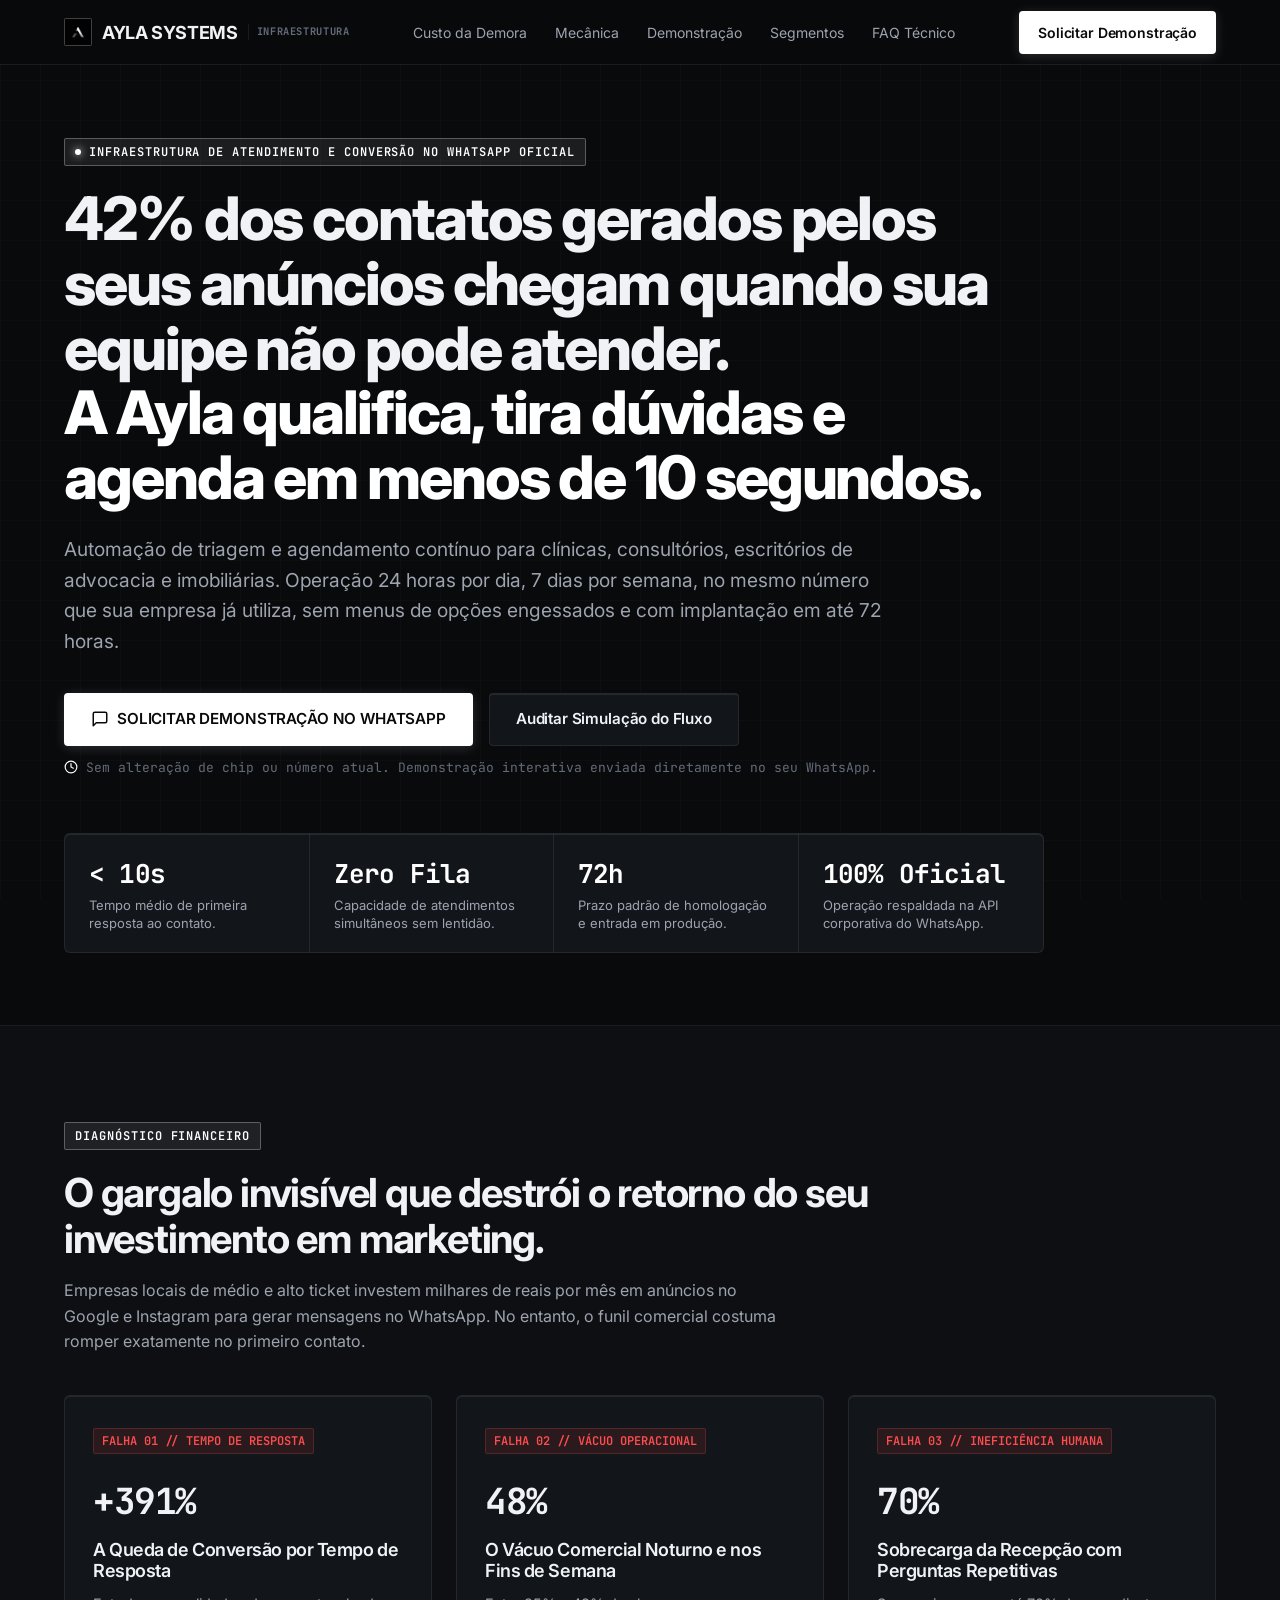
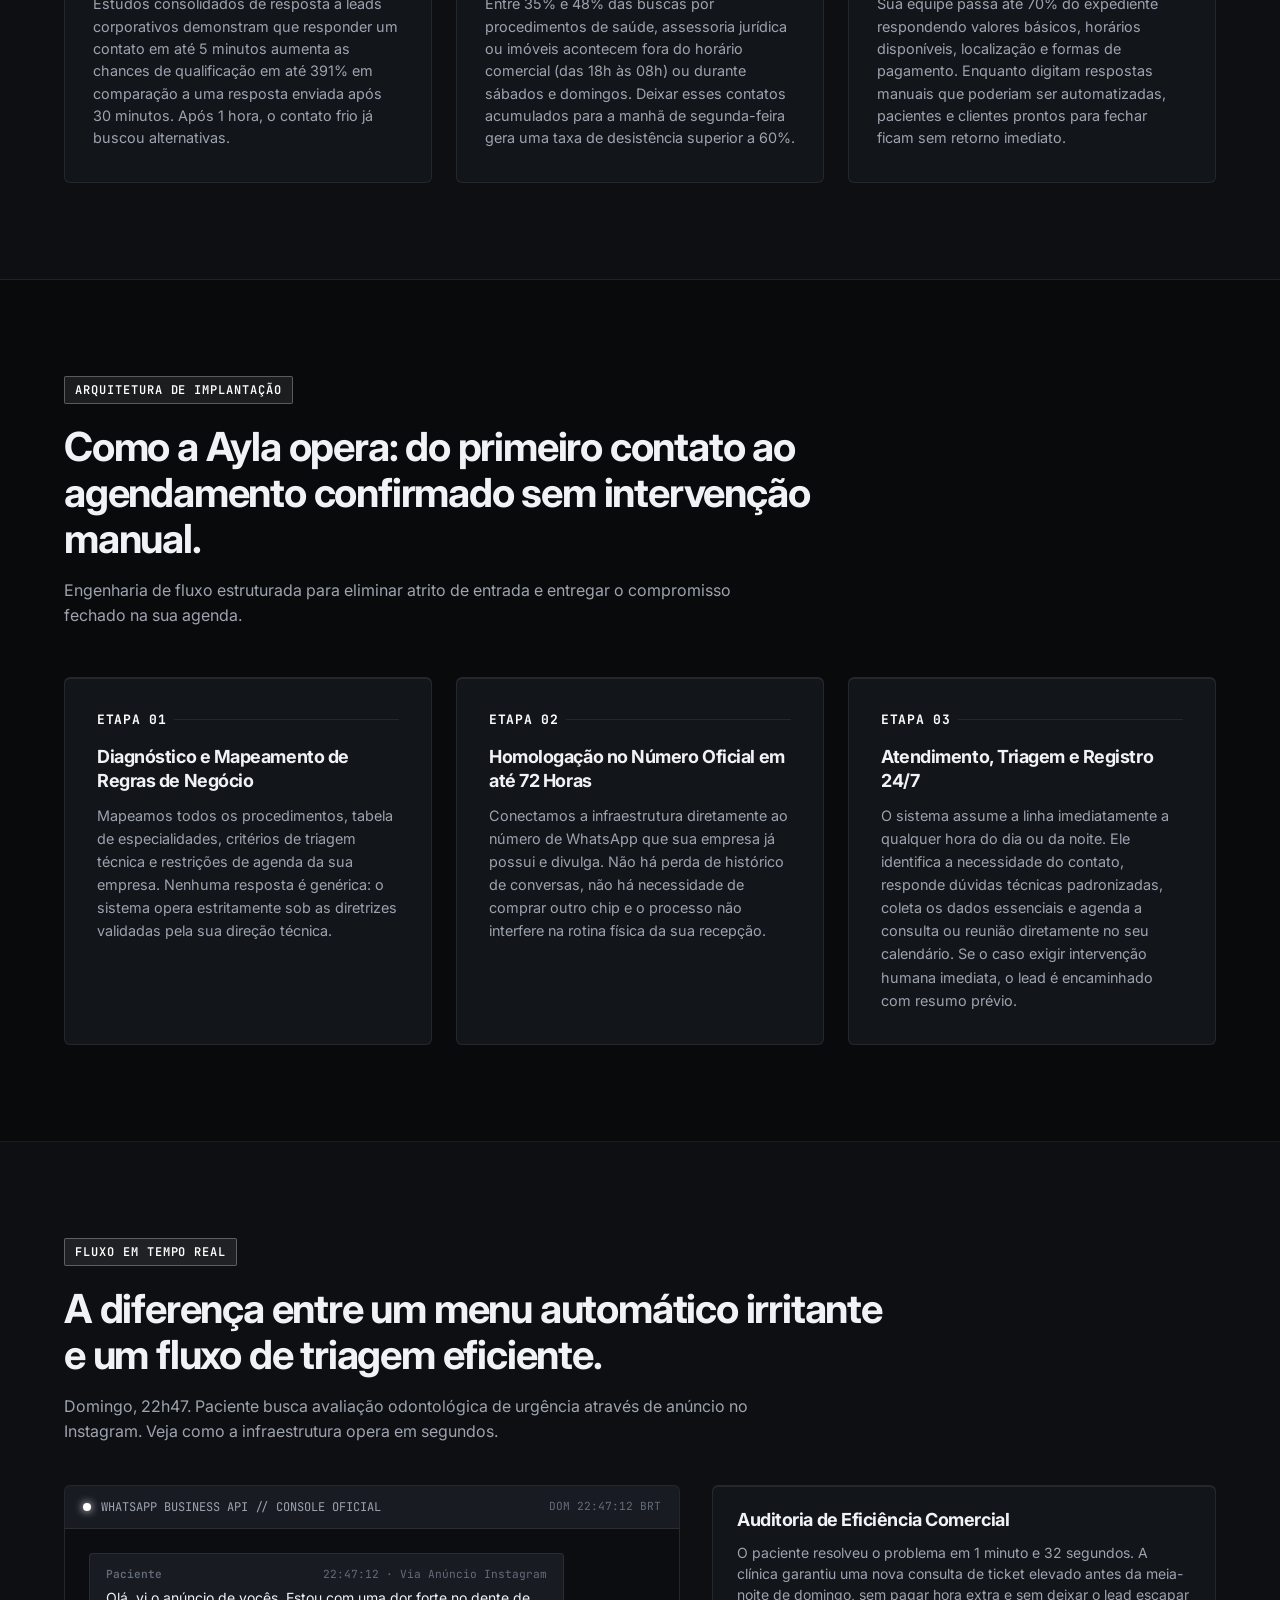
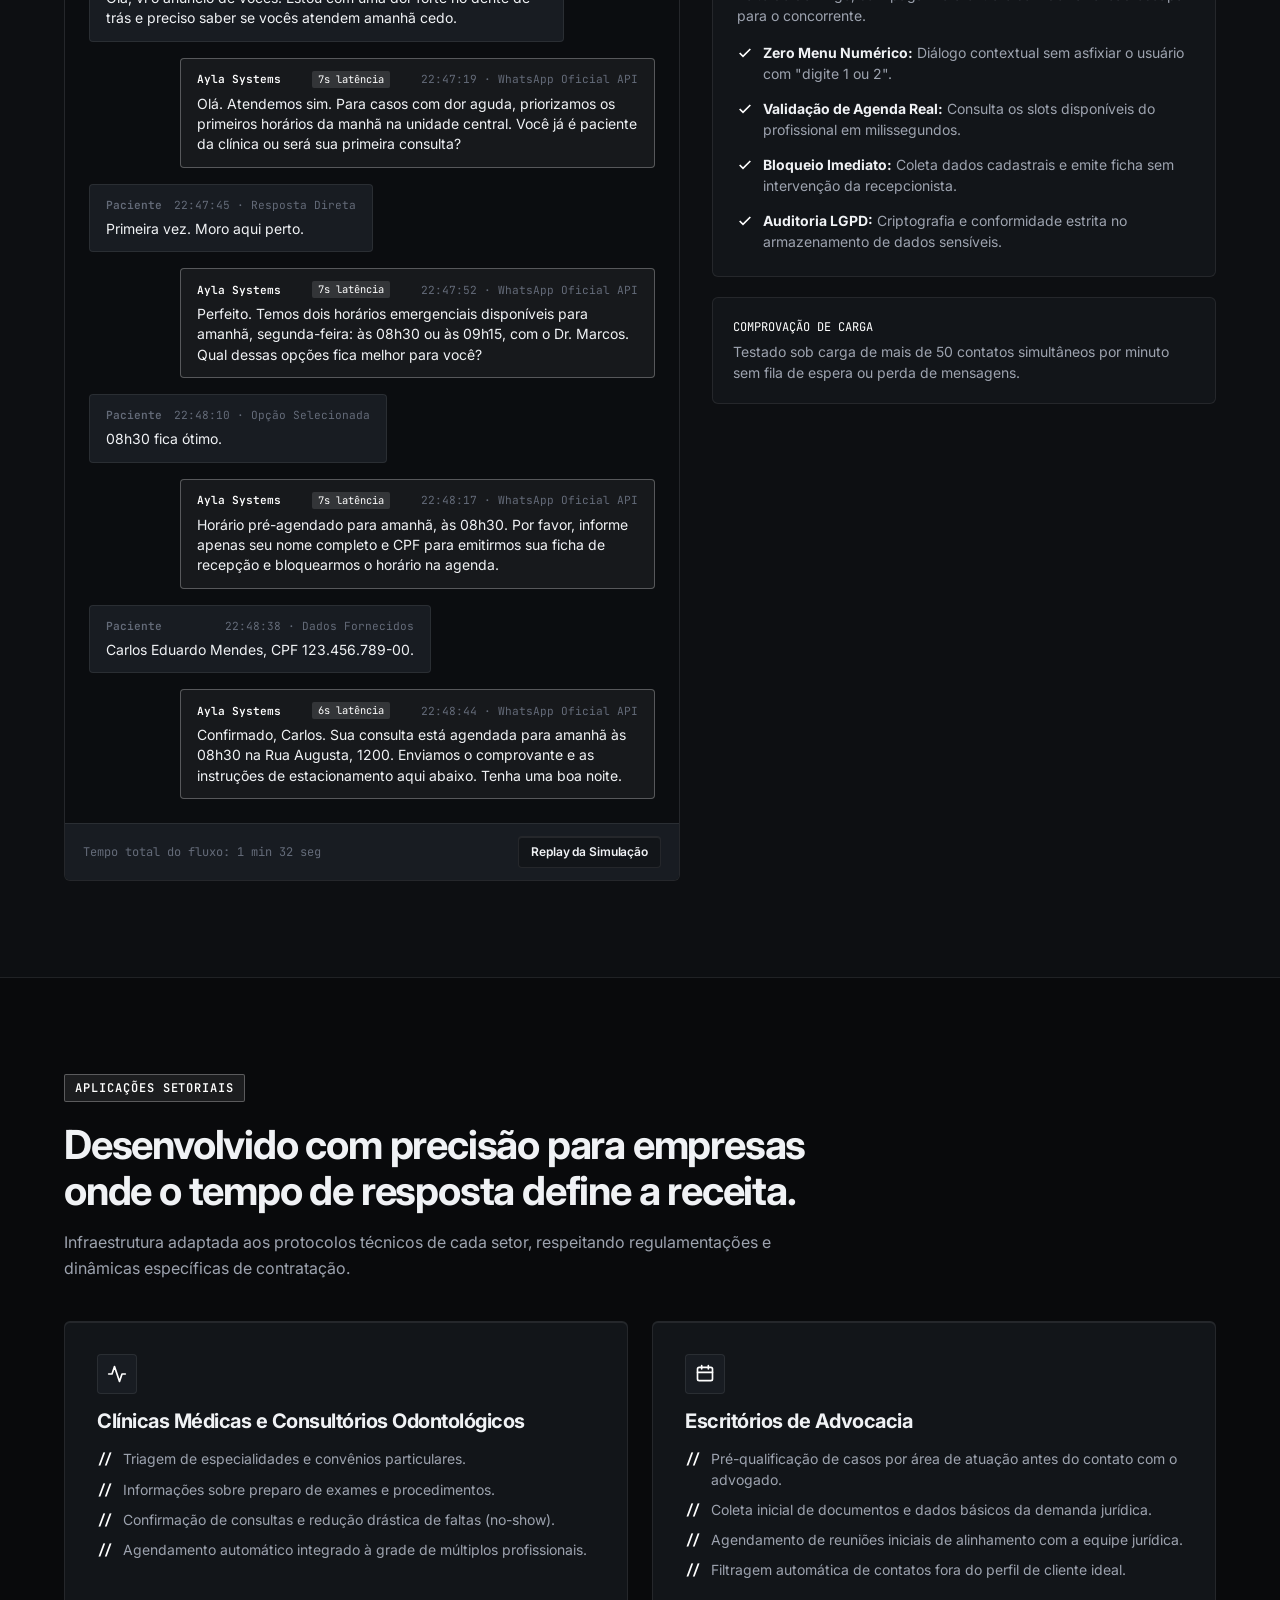
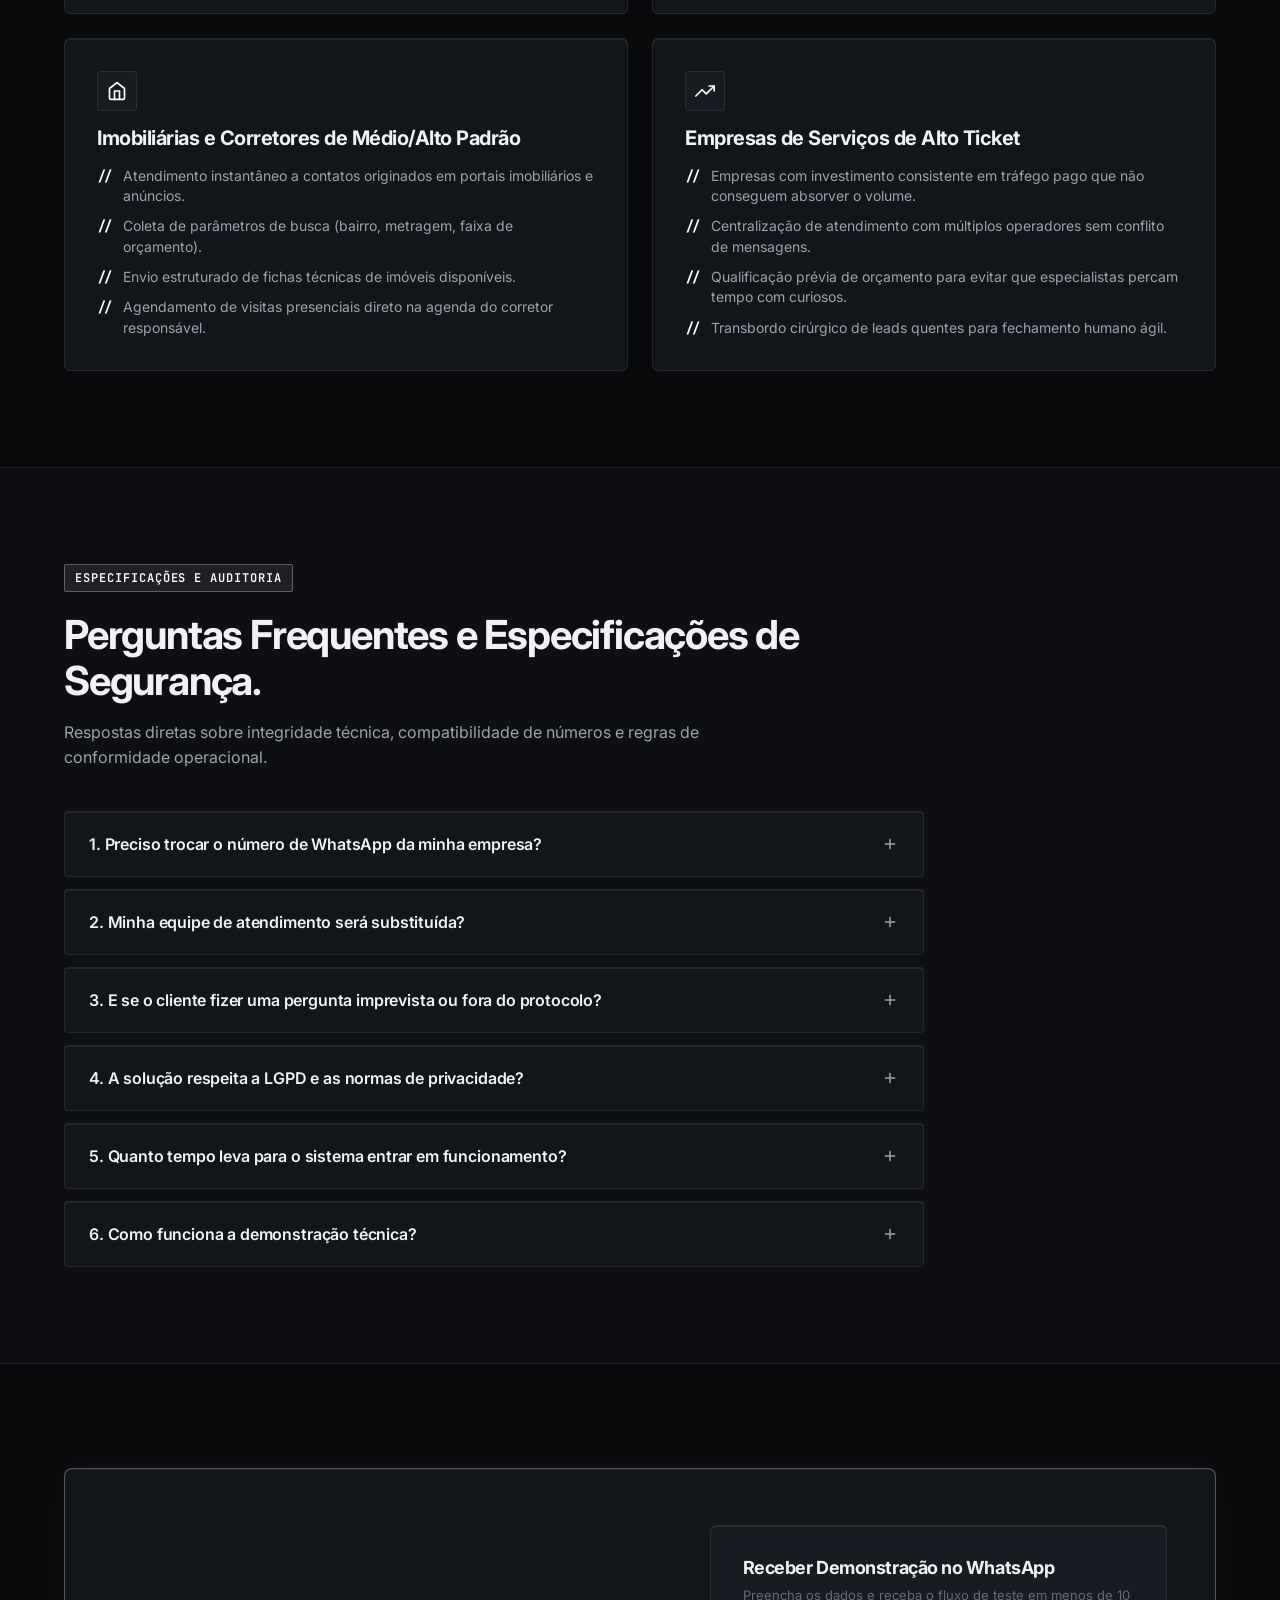
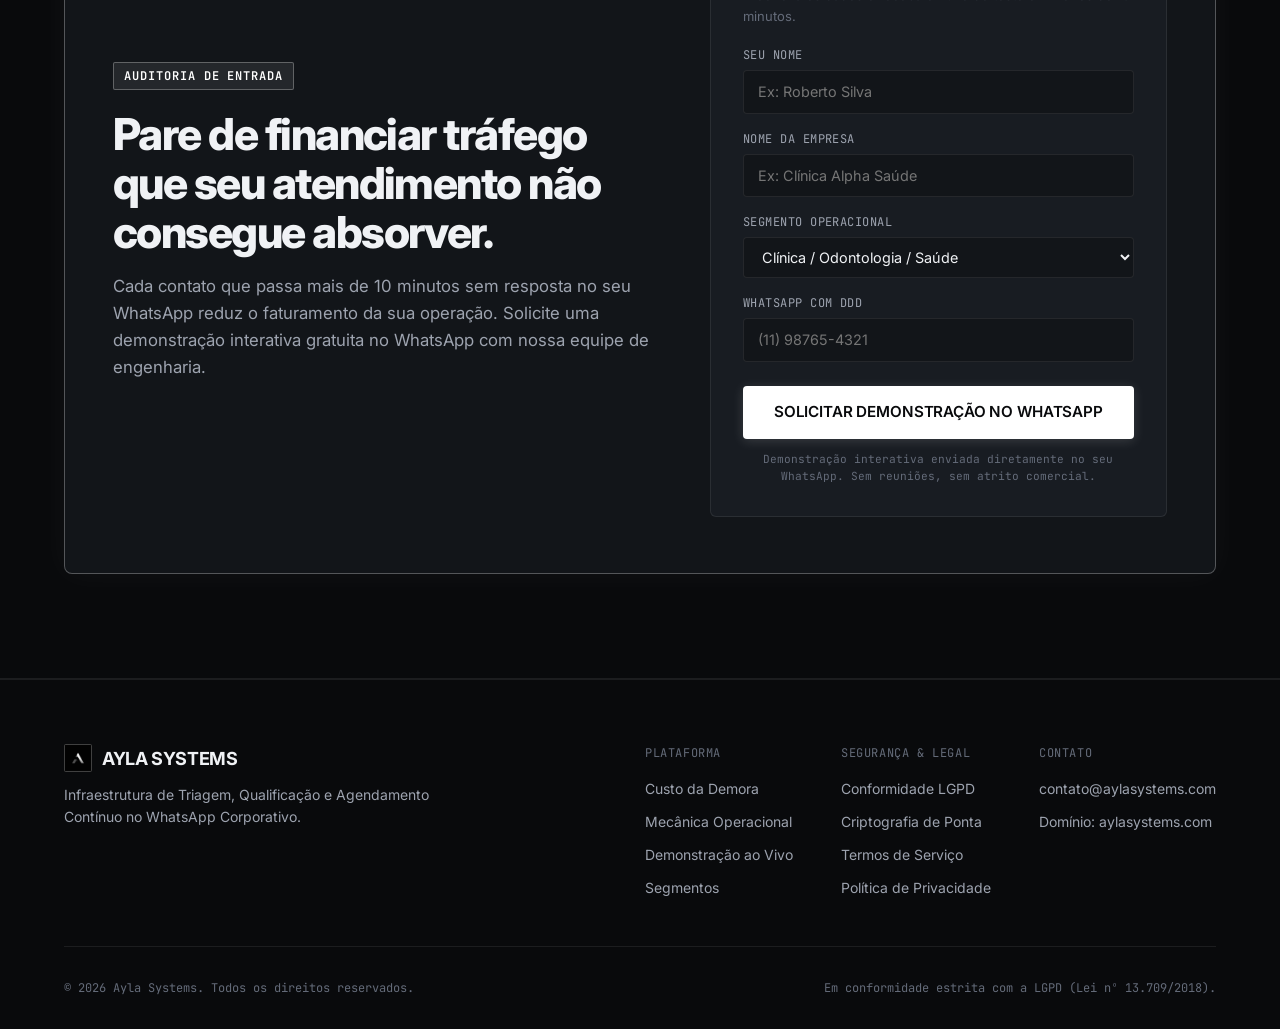
==== index.html @ 6163c15a "Ayla Systems landing page with monochrome metallic visual identity Co-authored-by: OpenBot <33560406" ====
<!DOCTYPE html>
<html lang="pt-BR">
<head>
 <meta charset="UTF-8">
 <meta name="viewport" content="width=device-width, initial-scale=1.0">
 <title>Ayla Systems | Infraestrutura de Atendimento e Conversão no WhatsApp Oficial</title>
 <meta name="description" content="Automação de triagem ativa e agendamento contínuo para clínicas, escritórios de advocacia e imobiliárias no número oficial do WhatsApp. Resposta em menos de 10 segundos.">
 <link rel="canonical" href="https://aylasystems.com">
 <link rel="preconnect" href="https://fonts.googleapis.com">
 <link rel="preconnect" href="https://fonts.gstatic.com" crossorigin>
 <link href="https://fonts.googleapis.com/css2?family=Inter:wght@400;500;600;700;800&family=JetBrains+Mono:wght@400;500;600;700&display=swap" rel="stylesheet">
 <link rel="icon" type="image/jpeg" href="assets/logo.jpg">
 <link rel="stylesheet" href="styles.css">
</head>
<body>
 <header class="site-header">
 <div class="container nav-wrap">
 <a href="#" class="brand-logo" aria-label="Ayla Systems Início">
 <span class="brand-icon">
 <img src="assets/logo.jpg" alt="Ayla Systems Logo" class="brand-logo-img">
 </span>
 <span>AYLA SYSTEMS</span>
 <span class="brand-tag">INFRAESTRUTURA</span>
 </a>
 <nav aria-label="Navegação Principal">
 <ul class="nav-links">
 <li><a href="#custo-demora" class="nav-link">Custo da Demora</a></li>
 <li><a href="#mecanica" class="nav-link">Mecânica</a></li>
 <li><a href="#demonstracao" class="nav-link">Demonstração</a></li>
 <li><a href="#segmentos" class="nav-link">Segmentos</a></li>
 <li><a href="#faq" class="nav-link">FAQ Técnico</a></li>
 </ul>
 </nav>
 <div class="nav-actions">
 <button type="button" class="btn btn-primary trigger-modal">
 Solicitar Demonstração
 </button>
 </div>
 </div>
 </header>
 <main>
 <section class="hero-section" id="hero">
 <div class="container">
 <div class="hero-content">
 <div class="eyebrow">
 <span class="eyebrow-dot"></span>
 INFRAESTRUTURA DE ATENDIMENTO E CONVERSÃO NO WHATSAPP OFICIAL
 </div>
 <h1 class="hero-title">
 42% dos contatos gerados pelos seus anúncios chegam quando sua equipe não pode atender.<br>
 <span class="highlight">A Ayla qualifica, tira dúvidas e agenda em menos de 10 segundos.</span>
 </h1>
 <p class="hero-subtitle">
 Automação de triagem e agendamento contínuo para clínicas, consultórios, escritórios de advocacia e imobiliárias. Operação 24 horas por dia, 7 dias por semana, no mesmo número que sua empresa já utiliza, sem menus de opções engessados e com implantação em até 72 horas.
 </p>
 <div class="hero-cta-group">
 <div class="hero-cta-actions">
 <button type="button" class="btn btn-primary btn-lg trigger-modal">
 <svg width="18" height="18" viewBox="0 0 24 24" fill="none" stroke="currentColor" stroke-width="2" stroke-linecap="round" stroke-linejoin="round">
 <path d="M21 15a2 2 0 0 1-2 2H7l-4 4V5a2 2 0 0 1 2-2h14a2 2 0 0 1 2 2z"></path>
 </svg>
 SOLICITAR DEMONSTRAÇÃO NO WHATSAPP
 </button>
 <a href="#demonstracao" class="btn btn-secondary btn-lg">
 Auditar Simulação do Fluxo
 </a>
 </div>
 <div class="hero-microcopy">
 <svg width="14" height="14" viewBox="0 0 24 24" fill="none" stroke="currentColor" stroke-width="2" stroke-linecap="round" stroke-linejoin="round">
 <circle cx="12" cy="12" r="10"></circle>
 <polyline points="12 6 12 12 16 14"></polyline>
 </svg>
 <span>Sem alteração de chip ou número atual. Demonstração interativa enviada diretamente no seu WhatsApp.</span>
 </div>
 </div>
 <div class="kpi-bar" aria-label="Métricas de Desempenho Operacional">
 <div class="kpi-item">
 <span class="kpi-val">&lt; 10s</span>
 <span class="kpi-label">Tempo médio de primeira resposta ao contato.</span>
 </div>
 <div class="kpi-item">
 <span class="kpi-val">Zero Fila</span>
 <span class="kpi-label">Capacidade de atendimentos simultâneos sem lentidão.</span>
 </div>
 <div class="kpi-item">
 <span class="kpi-val">72h</span>
 <span class="kpi-label">Prazo padrão de homologação e entrada em produção.</span>
 </div>
 <div class="kpi-item">
 <span class="kpi-val">100% Oficial</span>
 <span class="kpi-label">Operação respaldada na API corporativa do WhatsApp.</span>
 </div>
 </div>
 </div>
 </div>
 </section>
 <section class="leak-section" id="custo-demora">
 <div class="container">
 <div class="eyebrow">DIAGNÓSTICO FINANCEIRO</div>
 <h2 class="section-title">O gargalo invisível que destrói o retorno do seu investimento em marketing.</h2>
 <p class="section-desc">
 Empresas locais de médio e alto ticket investem milhares de reais por mês em anúncios no Google e Instagram para gerar mensagens no WhatsApp. No entanto, o funil comercial costuma romper exatamente no primeiro contato.
 </p>
 <div class="leak-grid">
 <article class="leak-card">
 <div class="leak-badge">FALHA 01 // TEMPO DE RESPOSTA</div>
 <div class="leak-metric">+391%</div>
 <h3 class="leak-title">A Queda de Conversão por Tempo de Resposta</h3>
 <p class="leak-desc">
 Estudos consolidados de resposta a leads corporativos demonstram que responder um contato em até 5 minutos aumenta as chances de qualificação em até 391% em comparação a uma resposta enviada após 30 minutos. Após 1 hora, o contato frio já buscou alternativas.
 </p>
 </article>
 <article class="leak-card">
 <div class="leak-badge">FALHA 02 // VÁCUO OPERACIONAL</div>
 <div class="leak-metric">48%</div>
 <h3 class="leak-title">O Vácuo Comercial Noturno e nos Fins de Semana</h3>
 <p class="leak-desc">
 Entre 35% e 48% das buscas por procedimentos de saúde, assessoria jurídica ou imóveis acontecem fora do horário comercial (das 18h às 08h) ou durante sábados e domingos. Deixar esses contatos acumulados para a manhã de segunda-feira gera uma taxa de desistência superior a 60%.
 </p>
 </article>
 <article class="leak-card">
 <div class="leak-badge">FALHA 03 // INEFICIÊNCIA HUMANA</div>
 <div class="leak-metric">70%</div>
 <h3 class="leak-title">Sobrecarga da Recepção com Perguntas Repetitivas</h3>
 <p class="leak-desc">
 Sua equipe passa até 70% do expediente respondendo valores básicos, horários disponíveis, localização e formas de pagamento. Enquanto digitam respostas manuais que poderiam ser automatizadas, pacientes e clientes prontos para fechar ficam sem retorno imediato.
 </p>
 </article>
 </div>
 </div>
 </section>
 <section class="steps-section" id="mecanica">
 <div class="container">
 <div class="eyebrow">ARQUITETURA DE IMPLANTAÇÃO</div>
 <h2 class="section-title">Como a Ayla opera: do primeiro contato ao agendamento confirmado sem intervenção manual.</h2>
 <p class="section-desc">
 Engenharia de fluxo estruturada para eliminar atrito de entrada e entregar o compromisso fechado na sua agenda.
 </p>
 <div class="steps-grid">
 <div class="step-card">
 <div class="step-num">ETAPA 01</div>
 <h3 class="step-title">Diagnóstico e Mapeamento de Regras de Negócio</h3>
 <p class="step-desc">
 Mapeamos todos os procedimentos, tabela de especialidades, critérios de triagem técnica e restrições de agenda da sua empresa. Nenhuma resposta é genérica: o sistema opera estritamente sob as diretrizes validadas pela sua direção técnica.
 </p>
 </div>
 <div class="step-card">
 <div class="step-num">ETAPA 02</div>
 <h3 class="step-title">Homologação no Número Oficial em até 72 Horas</h3>
 <p class="step-desc">
 Conectamos a infraestrutura diretamente ao número de WhatsApp que sua empresa já possui e divulga. Não há perda de histórico de conversas, não há necessidade de comprar outro chip e o processo não interfere na rotina física da sua recepção.
 </p>
 </div>
 <div class="step-card">
 <div class="step-num">ETAPA 03</div>
 <h3 class="step-title">Atendimento, Triagem e Registro 24/7</h3>
 <p class="step-desc">
 O sistema assume a linha imediatamente a qualquer hora do dia ou da noite. Ele identifica a necessidade do contato, responde dúvidas técnicas padronizadas, coleta os dados essenciais e agenda a consulta ou reunião diretamente no seu calendário. Se o caso exigir intervenção humana imediata, o lead é encaminhado com resumo prévio.
 </p>
 </div>
 </div>
 </div>
 </section>
 <section class="demo-section" id="demonstracao">
 <div class="container">
 <div class="eyebrow">FLUXO EM TEMPO REAL</div>
 <h2 class="section-title">A diferença entre um menu automático irritante e um fluxo de triagem eficiente.</h2>
 <p class="section-desc">
 Domingo, 22h47. Paciente busca avaliação odontológica de urgência através de anúncio no Instagram. Veja como a infraestrutura opera em segundos.
 </p>
 <div class="demo-wrap">
 <div class="dialogue-console">
 <div class="console-header">
 <div class="console-title">
 <span class="live-indicator"></span>
 <span>WHATSAPP BUSINESS API // CONSOLE OFICIAL</span>
 </div>
 <div class="console-meta">DOM 22:47:12 BRT</div>
 </div>
 <div class="chat-stream" id="chatStream" aria-live="polite">
 <div class="chat-bubble patient">
 <div class="bubble-head">
 <span class="author">Paciente</span>
 <span>22:47:12 · Via Anúncio Instagram</span>
 </div>
 <div>Olá, vi o anúncio de vocês. Estou com uma dor forte no dente de trás e preciso saber se vocês atendem amanhã cedo.</div>
 </div>
 <div class="chat-bubble ayla">
 <div class="bubble-head">
 <span class="author">Ayla Systems</span>
 <span class="latency-tag">7s latência</span>
 <span>22:47:19 · WhatsApp Oficial API</span>
 </div>
 <div>Olá. Atendemos sim. Para casos com dor aguda, priorizamos os primeiros horários da manhã na unidade central. Você já é paciente da clínica ou será sua primeira consulta?</div>
 </div>
 <div class="chat-bubble patient">
 <div class="bubble-head">
 <span class="author">Paciente</span>
 <span>22:47:45 · Resposta Direta</span>
 </div>
 <div>Primeira vez. Moro aqui perto.</div>
 </div>
 <div class="chat-bubble ayla">
 <div class="bubble-head">
 <span class="author">Ayla Systems</span>
 <span class="latency-tag">7s latência</span>
 <span>22:47:52 · WhatsApp Oficial API</span>
 </div>
 <div>Perfeito. Temos dois horários emergenciais disponíveis para amanhã, segunda-feira: às 08h30 ou às 09h15, com o Dr. Marcos. Qual dessas opções fica melhor para você?</div>
 </div>
 <div class="chat-bubble patient">
 <div class="bubble-head">
 <span class="author">Paciente</span>
 <span>22:48:10 · Opção Selecionada</span>
 </div>
 <div>08h30 fica ótimo.</div>
 </div>
 <div class="chat-bubble ayla">
 <div class="bubble-head">
 <span class="author">Ayla Systems</span>
 <span class="latency-tag">7s latência</span>
 <span>22:48:17 · WhatsApp Oficial API</span>
 </div>
 <div>Horário pré-agendado para amanhã, às 08h30. Por favor, informe apenas seu nome completo e CPF para emitirmos sua ficha de recepção e bloquearmos o horário na agenda.</div>
 </div>
 <div class="chat-bubble patient">
 <div class="bubble-head">
 <span class="author">Paciente</span>
 <span>22:48:38 · Dados Fornecidos</span>
 </div>
 <div>Carlos Eduardo Mendes, CPF 123.456.789-00.</div>
 </div>
 <div class="chat-bubble ayla">
 <div class="bubble-head">
 <span class="author">Ayla Systems</span>
 <span class="latency-tag">6s latência</span>
 <span>22:48:44 · WhatsApp Oficial API</span>
 </div>
 <div>Confirmado, Carlos. Sua consulta está agendada para amanhã às 08h30 na Rua Augusta, 1200. Enviamos o comprovante e as instruções de estacionamento aqui abaixo. Tenha uma boa noite.</div>
 </div>
 </div>
 <div style="padding: 12px 18px; background: var(--surface-2); border-top: 1px solid var(--hairline); display: flex; justify-content: space-between; align-items: center;">
 <span style="font-family: var(--font-mono); font-size: 0.75rem; color: var(--text-muted);">Tempo total do fluxo: 1 min 32 seg</span>
 <button type="button" id="restartSimulatorBtn" class="btn btn-secondary" style="padding: 6px 12px; font-size: 0.75rem;">
 Replay da Simulação
 </button>
 </div>
 </div>
 <div class="demo-sidebar">
 <div class="audit-card">
 <h3>Auditoria de Eficiência Comercial</h3>
 <p style="font-size: 0.875rem; color: var(--text-secondary); line-height: 1.5;">
 O paciente resolveu o problema em 1 minuto e 32 segundos. A clínica garantiu uma nova consulta de ticket elevado antes da meia-noite de domingo, sem pagar hora extra e sem deixar o lead escapar para o concorrente.
 </p>
 <ul class="audit-list">
 <li class="audit-item">
 <svg width="16" height="16" viewBox="0 0 24 24" fill="none" stroke="currentColor" stroke-width="2.5"><polyline points="20 6 9 17 4 12"></polyline></svg>
 <div><strong>Zero Menu Numérico:</strong> Diálogo contextual sem asfixiar o usuário com "digite 1 ou 2".</div>
 </li>
 <li class="audit-item">
 <svg width="16" height="16" viewBox="0 0 24 24" fill="none" stroke="currentColor" stroke-width="2.5"><polyline points="20 6 9 17 4 12"></polyline></svg>
 <div><strong>Validação de Agenda Real:</strong> Consulta os slots disponíveis do profissional em milissegundos.</div>
 </li>
 <li class="audit-item">
 <svg width="16" height="16" viewBox="0 0 24 24" fill="none" stroke="currentColor" stroke-width="2.5"><polyline points="20 6 9 17 4 12"></polyline></svg>
 <div><strong>Bloqueio Imediato:</strong> Coleta dados cadastrais e emite ficha sem intervenção da recepcionista.</div>
 </li>
 <li class="audit-item">
 <svg width="16" height="16" viewBox="0 0 24 24" fill="none" stroke="currentColor" stroke-width="2.5"><polyline points="20 6 9 17 4 12"></polyline></svg>
 <div><strong>Auditoria LGPD:</strong> Criptografia e conformidade estrita no armazenamento de dados sensíveis.</div>
 </li>
 </ul>
 </div>
 <div style="background-color: var(--surface-1); border: 1px solid var(--hairline); border-radius: var(--radius-md); padding: 20px;">
 <div style="font-family: var(--font-mono); font-size: 0.75rem; color: var(--accent); margin-bottom: 6px;">COMPROVAÇÃO DE CARGA</div>
 <div style="font-size: 0.875rem; color: var(--text-secondary); line-height: 1.45;">
 Testado sob carga de mais de 50 contatos simultâneos por minuto sem fila de espera ou perda de mensagens.
 </div>
 </div>
 </div>
 </div>
 </div>
 </section>
 <section class="segments-section" id="segmentos">
 <div class="container">
 <div class="eyebrow">APLICAÇÕES SETORIAIS</div>
 <h2 class="section-title">Desenvolvido com precisão para empresas onde o tempo de resposta define a receita.</h2>
 <p class="section-desc">
 Infraestrutura adaptada aos protocolos técnicos de cada setor, respeitando regulamentações e dinâmicas específicas de contratação.
 </p>
 <div class="segment-grid">
 <article class="segment-card">
 <div class="segment-icon-wrap">
 <svg width="20" height="20" viewBox="0 0 24 24" fill="none" stroke="currentColor" stroke-width="2" stroke-linecap="round" stroke-linejoin="round">
 <path d="M22 12h-4l-3 9L9 3l-3 9H2"></path>
 </svg>
 </div>
 <h3>Clínicas Médicas e Consultórios Odontológicos</h3>
 <ul class="segment-bullets">
 <li><span class="bullet-dash">//</span> Triagem de especialidades e convênios particulares.</li>
 <li><span class="bullet-dash">//</span> Informações sobre preparo de exames e procedimentos.</li>
 <li><span class="bullet-dash">//</span> Confirmação de consultas e redução drástica de faltas (no-show).</li>
 <li><span class="bullet-dash">//</span> Agendamento automático integrado à grade de múltiplos profissionais.</li>
 </ul>
 </article>
 <article class="segment-card">
 <div class="segment-icon-wrap">
 <svg width="20" height="20" viewBox="0 0 24 24" fill="none" stroke="currentColor" stroke-width="2" stroke-linecap="round" stroke-linejoin="round">
 <rect x="3" y="4" width="18" height="16" rx="2"></rect>
 <line x1="8" y1="2" x2="8" y2="6"></line>
 <line x1="16" y1="2" x2="16" y2="6"></line>
 <line x1="3" y1="10" x2="21" y2="10"></line>
 </svg>
 </div>
 <h3>Escritórios de Advocacia</h3>
 <ul class="segment-bullets">
 <li><span class="bullet-dash">//</span> Pré-qualificação de casos por área de atuação antes do contato com o advogado.</li>
 <li><span class="bullet-dash">//</span> Coleta inicial de documentos e dados básicos da demanda jurídica.</li>
 <li><span class="bullet-dash">//</span> Agendamento de reuniões iniciais de alinhamento com a equipe jurídica.</li>
 <li><span class="bullet-dash">//</span> Filtragem automática de contatos fora do perfil de cliente ideal.</li>
 </ul>
 </article>
 <article class="segment-card">
 <div class="segment-icon-wrap">
 <svg width="20" height="20" viewBox="0 0 24 24" fill="none" stroke="currentColor" stroke-width="2" stroke-linecap="round" stroke-linejoin="round">
 <path d="M3 9l9-7 9 7v11a2 2 0 0 1-2 2H5a2 2 0 0 1-2-2z"></path>
 <polyline points="9 22 9 12 15 12 15 22"></polyline>
 </svg>
 </div>
 <h3>Imobiliárias e Corretores de Médio/Alto Padrão</h3>
 <ul class="segment-bullets">
 <li><span class="bullet-dash">//</span> Atendimento instantâneo a contatos originados em portais imobiliários e anúncios.</li>
 <li><span class="bullet-dash">//</span> Coleta de parâmetros de busca (bairro, metragem, faixa de orçamento).</li>
 <li><span class="bullet-dash">//</span> Envio estruturado de fichas técnicas de imóveis disponíveis.</li>
 <li><span class="bullet-dash">//</span> Agendamento de visitas presenciais direto na agenda do corretor responsável.</li>
 </ul>
 </article>
 <article class="segment-card">
 <div class="segment-icon-wrap">
 <svg width="20" height="20" viewBox="0 0 24 24" fill="none" stroke="currentColor" stroke-width="2" stroke-linecap="round" stroke-linejoin="round">
 <polyline points="23 6 13.5 15.5 8.5 10.5 1 18"></polyline>
 <polyline points="17 6 23 6 23 12"></polyline>
 </svg>
 </div>
 <h3>Empresas de Serviços de Alto Ticket</h3>
 <ul class="segment-bullets">
 <li><span class="bullet-dash">//</span> Empresas com investimento consistente em tráfego pago que não conseguem absorver o volume.</li>
 <li><span class="bullet-dash">//</span> Centralização de atendimento com múltiplos operadores sem conflito de mensagens.</li>
 <li><span class="bullet-dash">//</span> Qualificação prévia de orçamento para evitar que especialistas percam tempo com curiosos.</li>
 <li><span class="bullet-dash">//</span> Transbordo cirúrgico de leads quentes para fechamento humano ágil.</li>
 </ul>
 </article>
 </div>
 </div>
 </section>
 <section class="faq-section" id="faq">
 <div class="container">
 <div class="eyebrow">ESPECIFICAÇÕES E AUDITORIA</div>
 <h2 class="section-title">Perguntas Frequentes e Especificações de Segurança.</h2>
 <p class="section-desc">
 Respostas diretas sobre integridade técnica, compatibilidade de números e regras de conformidade operacional.
 </p>
 <div class="faq-list">
 <div class="faq-item">
 <button type="button" class="faq-question" aria-expanded="false">
 <span class="faq-title">1. Preciso trocar o número de WhatsApp da minha empresa?</span>
 <svg class="faq-toggle-icon" viewBox="0 0 24 24" fill="none" stroke="currentColor" stroke-width="2"><line x1="12" y1="5" x2="12" y2="19"></line><line x1="5" y1="12" x2="19" y2="12"></line></svg>
 </button>
 <div class="faq-answer">
 Não. A integração é realizada diretamente no número fixo ou móvel que sua empresa já utiliza e divulga. Não há necessidade de cadastrar novos números nem de perder sua base histórica de clientes.
 </div>
 </div>
 <div class="faq-item">
 <button type="button" class="faq-question" aria-expanded="false">
 <span class="faq-title">2. Minha equipe de atendimento será substituída?</span>
 <svg class="faq-toggle-icon" viewBox="0 0 24 24" fill="none" stroke="currentColor" stroke-width="2"><line x1="12" y1="5" x2="12" y2="19"></line><line x1="5" y1="12" x2="19" y2="12"></line></svg>
 </button>
 <div class="faq-answer">
 Não. A Ayla assume o trabalho repetitivo, mecânico e os horários desprovidos de equipe (noites, madrugadas e finais de semana). Sua equipe humana passa a focar exclusivamente em atendimentos complexos, negociações decisivas e no acolhimento presencial.
 </div>
 </div>
 <div class="faq-item">
 <button type="button" class="faq-question" aria-expanded="false">
 <span class="faq-title">3. E se o cliente fizer uma pergunta imprevista ou fora do protocolo?</span>
 <svg class="faq-toggle-icon" viewBox="0 0 24 24" fill="none" stroke="currentColor" stroke-width="2"><line x1="12" y1="5" x2="12" y2="19"></line><line x1="5" y1="12" x2="19" y2="12"></line></svg>
 </button>
 <div class="faq-answer">
 O sistema possui regras rígidas de segurança operacional. Quando uma mensagem foge dos parâmetros homologados de triagem, a Ayla não inventa informações: ela registra a solicitação, avisa o cliente sobre o encaminhamento e notifica sua equipe com o histórico completo para continuidade manual.
 </div>
 </div>
 <div class="faq-item">
 <button type="button" class="faq-question" aria-expanded="false">
 <span class="faq-title">4. A solução respeita a LGPD e as normas de privacidade?</span>
 <svg class="faq-toggle-icon" viewBox="0 0 24 24" fill="none" stroke="currentColor" stroke-width="2"><line x1="12" y1="5" x2="12" y2="19"></line><line x1="5" y1="12" x2="19" y2="12"></line></svg>
 </button>
 <div class="faq-answer">
 Sim. Todos os dados coletados durante o fluxo de triagem são tratados de acordo com a Lei Geral de Proteção de Dados (Lei nº 13.709/2018). As comunicações utilizam criptografia de ponta a ponta e ficam armazenadas em ambiente seguro e auditável.
 </div>
 </div>
 <div class="faq-item">
 <button type="button" class="faq-question" aria-expanded="false">
 <span class="faq-title">5. Quanto tempo leva para o sistema entrar em funcionamento?</span>
 <svg class="faq-toggle-icon" viewBox="0 0 24 24" fill="none" stroke="currentColor" stroke-width="2"><line x1="12" y1="5" x2="12" y2="19"></line><line x1="5" y1="12" x2="19" y2="12"></line></svg>
 </button>
 <div class="faq-answer">
 Após a reunião de alinhamento das regras de negócio e validação da tabela de serviços, nossa engenharia entrega a automação homologada e em operação no seu WhatsApp em até 72 horas úteis.
 </div>
 </div>
 <div class="faq-item">
 <button type="button" class="faq-question" aria-expanded="false">
 <span class="faq-title">6. Como funciona a demonstração técnica?</span>
 <svg class="faq-toggle-icon" viewBox="0 0 24 24" fill="none" stroke="currentColor" stroke-width="2"><line x1="12" y1="5" x2="12" y2="19"></line><line x1="5" y1="12" x2="19" y2="12"></line></svg>
 </button>
 <div class="faq-answer">
 Enviamos uma demonstração interativa diretamente no seu WhatsApp configurada para o segmento da sua empresa. Você experimenta a triagem na prática, como se fosse um cliente final, para auditar a velocidade, precisão e ausência de menus engessados. Sem reuniões longas, sem perda de tempo.
 </div>
 </div>
 </div>
 </div>
 </section>
 <section class="cta-section" id="contato">
 <div class="container">
 <div class="cta-box">
 <div>
 <div class="eyebrow">AUDITORIA DE ENTRADA</div>
 <h2>Pare de financiar tráfego que seu atendimento não consegue absorver.</h2>
 <p>
 Cada contato que passa mais de 10 minutos sem resposta no seu WhatsApp reduz o faturamento da sua operação. Solicite uma demonstração interativa gratuita no WhatsApp com nossa equipe de engenharia.
 </p>
 </div>
 <div class="lead-form-card">
 <h3>Receber Demonstração no WhatsApp</h3>
 <p>Preencha os dados e receba o fluxo de teste em menos de 10 minutos.</p>
 <form id="sectionLeadForm">
 <div class="form-group">
 <label class="form-label" for="secName">Seu Nome</label>
 <input class="form-input" type="text" id="secName" name="name" placeholder="Ex: Roberto Silva" required>
 </div>
 <div class="form-group">
 <label class="form-label" for="secCompany">Nome da Empresa</label>
 <input class="form-input" type="text" id="secCompany" name="company" placeholder="Ex: Clínica Alpha Saúde">
 </div>
 <div class="form-group">
 <label class="form-label" for="secSegment">Segmento Operacional</label>
 <select class="form-select" id="secSegment" name="segment">
 <option value="Clínica / Consultório">Clínica / Odontologia / Saúde</option>
 <option value="Escritório de Advocacia">Escritório de Advocacia</option>
 <option value="Imobiliária / Corretores">Imobiliária / Corretores</option>
 <option value="Serviços High Ticket">Serviços de Alto Ticket</option>
 <option value="Outro Segmento">Outro Segmento</option>
 </select>
 </div>
 <div class="form-group">
 <label class="form-label" for="secPhone">WhatsApp com DDD</label>
 <input class="form-input" type="tel" id="secPhone" name="phone" placeholder="(11) 98765-4321" required>
 </div>
 <button type="submit" class="btn btn-primary btn-lg" style="width: 100%; margin-top: 8px;">
 SOLICITAR DEMONSTRAÇÃO NO WHATSAPP
 </button>
 <div class="form-footer-note">
 Demonstração interativa enviada diretamente no seu WhatsApp. Sem reuniões, sem atrito comercial.
 </div>
 </form>
 </div>
 </div>
 </div>
 </section>
 </main>
 <div class="modal-overlay" id="demoModal" role="dialog" aria-modal="true" aria-labelledby="modalTitle">
 <div class="modal-window">
 <button type="button" class="modal-close-btn" id="modalCloseBtn" aria-label="Fechar janela">
 <svg width="20" height="20" viewBox="0 0 24 24" fill="none" stroke="currentColor" stroke-width="2"><line x1="18" y1="6" x2="6" y2="18"></line><line x1="6" y1="6" x2="18" y2="18"></line></svg>
 </button>
 <div class="eyebrow" style="margin-bottom: 12px;">DEMONSTRAÇÃO INTERATIVA</div>
 <h3 id="modalTitle" style="font-size: 1.25rem; font-weight: 700; margin-bottom: 8px;">Receba o Fluxo Direto no seu WhatsApp</h3>
 <p style="font-size: 0.85rem; color: var(--text-secondary); margin-bottom: 20px;">
 Informe seu número corporativo. Enviaremos a simulação técnica do protocolo de triagem para você auditar a resposta em 8 segundos.
 </p>
 <form id="modalLeadForm">
 <div class="form-group">
 <label class="form-label" for="modName">Nome</label>
 <input class="form-input" type="text" id="modName" name="name" placeholder="Seu nome" required>
 </div>
 <div class="form-group">
 <label class="form-label" for="modCompany">Empresa</label>
 <input class="form-input" type="text" id="modCompany" name="company" placeholder="Nome da empresa">
 </div>
 <div class="form-group">
 <label class="form-label" for="modSegment">Segmento</label>
 <select class="form-select" id="modSegment" name="segment">
 <option value="Clínica / Odontologia">Clínica / Odontologia / Saúde</option>
 <option value="Advocacia">Escritório de Advocacia</option>
 <option value="Imobiliária">Imobiliária / Corretores</option>
 <option value="Serviços High Ticket">Serviços de Alto Ticket</option>
 <option value="Outro">Outro</option>
 </select>
 </div>
 <div class="form-group">
 <label class="form-label" for="modPhone">WhatsApp</label>
 <input class="form-input" type="tel" id="modPhone" name="phone" placeholder="(11) 98765-4321" required>
 </div>
 <button type="submit" class="btn btn-primary btn-lg" style="width: 100%; margin-top: 8px;">
 INICIAR TESTE NO WHATSAPP
 </button>
 </form>
 </div>
 </div>
 <footer class="site-footer">
 <div class="container">
 <div class="footer-top">
 <div class="footer-brand">
 <div class="brand-logo" style="margin-bottom: 12px;">
 <span class="brand-icon">
 <img src="assets/logo.jpg" alt="Ayla Systems Logo" class="brand-logo-img">
 </span>
 <span>AYLA SYSTEMS</span>
 </div>
 <p>
 Infraestrutura de Triagem, Qualificação e Agendamento Contínuo no WhatsApp Corporativo.
 </p>
 </div>
 <div class="footer-links-group">
 <div class="footer-links-col">
 <span class="footer-col-title">Plataforma</span>
 <a href="#custo-demora" class="footer-link">Custo da Demora</a>
 <a href="#mecanica" class="footer-link">Mecânica Operacional</a>
 <a href="#demonstracao" class="footer-link">Demonstração ao Vivo</a>
 <a href="#segmentos" class="footer-link">Segmentos</a>
 </div>
 <div class="footer-links-col">
 <span class="footer-col-title">Segurança & Legal</span>
 <a href="#faq" class="footer-link">Conformidade LGPD</a>
 <a href="#faq" class="footer-link">Criptografia de Ponta</a>
 <a href="#faq" class="footer-link">Termos de Serviço</a>
 <a href="#faq" class="footer-link">Política de Privacidade</a>
 </div>
 <div class="footer-links-col">
 <span class="footer-col-title">Contato</span>
 <span class="footer-link">contato@aylasystems.com</span>
 <span class="footer-link">Domínio: aylasystems.com</span>
 </div>
 </div>
 </div>
 <div class="footer-bottom">
 <div>© 2026 Ayla Systems. Todos os direitos reservados.</div>
 <div>Em conformidade estrita com a LGPD (Lei nº 13.709/2018).</div>
 </div>
 </div>
 </footer>
 <script src="script.js"></script>
</body>
</html>
---- styles.css ----
:root {
 --canvas: #090a0c;
 --canvas-subtle: #0d0f12;
 --surface-1: #121519;
 --surface-2: #181c22;
 --surface-3: #20252e;
 --hairline: rgba(255, 255, 255, 0.08);
 --hairline-hover: rgba(255, 255, 255, 0.16);
 --hairline-accent: rgba(255, 255, 255, 0.28);
 --accent: #ffffff;
 --accent-hover: #eaeaea;
 --accent-dim: rgba(255, 255, 255, 0.08);
 --accent-glow: rgba(255, 255, 255, 0.18);
 --text-main: #f0f2f5;
 --text-secondary: #9da3af;
 --text-muted: #646b79;
 --text-inverse: #090a0c;
 --red-signal: #ff4d4d;
 --red-dim: rgba(255, 77, 77, 0.1);
 --amber-signal: #ffb84d;
 --font-sans: 'Inter', -apple-system, BlinkMacSystemFont, 'Segoe UI', Roboto, Helvetica, Arial, sans-serif;
 --font-mono: 'JetBrains Mono', 'Space Mono', 'SFMono-Regular', Menlo, Monaco, Consolas, monospace;
 --radius-xs: 2px;
 --radius-sm: 4px;
 --radius-md: 6px;
 --radius-lg: 8px;
 --glint: inset 0 1px 0 rgba(255, 255, 255, 0.08);
 --glint-accent: inset 0 1px 0 rgba(255, 255, 255, 0.4);
 --transition-fast: 140ms cubic-bezier(0.16, 1, 0.3, 1);
 --transition-smooth: 220ms cubic-bezier(0.16, 1, 0.3, 1);
 --container-max: 1200px;
}
*, *::before, *::after {
 box-sizing: border-box;
 margin: 0;
 padding: 0;
}
html {
 background-color: var(--canvas);
 color: var(--text-main);
 font-family: var(--font-sans);
 font-size: 16px;
 line-height: 1.5;
 -webkit-font-smoothing: antialiased;
 -moz-osx-font-smoothing: grayscale;
 scroll-behavior: smooth;
 text-rendering: optimizeLegibility;
}
body {
 min-height: 100vh;
 display: flex;
 flex-direction: column;
 position: relative;
 overflow-x: hidden;
}
body::before {
 content: '';
 position: fixed;
 inset: 0;
 background-image: 
 linear-gradient(to right, rgba(255, 255, 255, 0.02) 1px, transparent 1px),
 linear-gradient(to bottom, rgba(255, 255, 255, 0.02) 1px, transparent 1px);
 background-size: 40px 40px;
 pointer-events: none;
 z-index: 0;
}
a {
 color: inherit;
 text-decoration: none;
}
button, input, select, textarea {
 font: inherit;
 color: inherit;
}
.container {
 width: 100%;
 max-width: var(--container-max);
 margin-left: auto;
 margin-right: auto;
 padding-left: 24px;
 padding-right: 24px;
 position: relative;
 z-index: 1;
}
.eyebrow {
 display: inline-flex;
 align-items: center;
 gap: 8px;
 font-family: var(--font-mono);
 font-size: 0.75rem;
 font-weight: 600;
 letter-spacing: 0.08em;
 text-transform: uppercase;
 color: var(--accent);
 padding: 4px 10px;
 background-color: var(--accent-dim);
 border: 1px solid var(--hairline-accent);
 border-radius: var(--radius-xs);
 margin-bottom: 20px;
}
.eyebrow-dot {
 width: 6px;
 height: 6px;
 border-radius: 50%;
 background-color: var(--accent);
 box-shadow: 0 0 8px var(--accent);
 display: inline-block;
}
h1, h2, h3, h4 {
 color: var(--text-main);
 letter-spacing: -0.025em;
 font-weight: 700;
 line-height: 1.15;
}
.section-title {
 font-size: clamp(1.75rem, 3.5vw, 2.5rem);
 font-weight: 700;
 letter-spacing: -0.03em;
 margin-bottom: 16px;
 max-width: 820px;
}
.section-desc {
 font-size: clamp(1rem, 1.25vw, 1.125rem);
 color: var(--text-secondary);
 max-width: 720px;
 line-height: 1.6;
 margin-bottom: 40px;
}
.site-header {
 position: sticky;
 top: 0;
 z-index: 100;
 background-color: rgba(9, 10, 12, 0.85);
 backdrop-filter: blur(12px);
 -webkit-backdrop-filter: blur(12px);
 border-bottom: 1px solid var(--hairline);
 transition: border-color var(--transition-fast);
}
.nav-wrap {
 display: flex;
 align-items: center;
 justify-content: space-between;
 height: 64px;
}
.brand-logo {
 display: flex;
 align-items: center;
 gap: 10px;
 font-weight: 700;
 font-size: 1.125rem;
 letter-spacing: -0.02em;
}
.brand-icon {
 width: 28px;
 height: 28px;
 background: #000000;
 border: 1px solid rgba(255, 255, 255, 0.25);
 border-radius: var(--radius-xs);
 display: flex;
 align-items: center;
 justify-content: center;
 overflow: hidden;
 flex-shrink: 0;
}
.brand-icon img,
.brand-logo-img {
 width: 100%;
 height: 100%;
 object-fit: cover;
 display: block;
}
.brand-tag {
 font-family: var(--font-mono);
 font-size: 0.65rem;
 letter-spacing: 0.06em;
 text-transform: uppercase;
 color: var(--text-muted);
 border-left: 1px solid var(--hairline);
 padding-left: 8px;
}
.nav-links {
 display: flex;
 align-items: center;
 gap: 28px;
 list-style: none;
}
.nav-link {
 font-size: 0.875rem;
 color: var(--text-secondary);
 transition: color var(--transition-fast);
}
.nav-link:hover {
 color: var(--text-main);
}
.nav-actions {
 display: flex;
 align-items: center;
 gap: 12px;
}
.btn {
 display: inline-flex;
 align-items: center;
 justify-content: center;
 gap: 8px;
 font-family: var(--font-sans);
 font-size: 0.875rem;
 font-weight: 600;
 letter-spacing: -0.01em;
 padding: 10px 18px;
 border-radius: var(--radius-sm);
 cursor: pointer;
 transition: all var(--transition-fast);
 border: 1px solid transparent;
 white-space: nowrap;
}
.btn:active {
 transform: translateY(1px);
}
.btn-primary {
 background-color: var(--accent);
 color: var(--text-inverse);
 box-shadow: var(--glint-accent), 0 2px 12px rgba(255, 255, 255, 0.15);
}
.btn-primary:hover {
 background-color: var(--accent-hover);
 box-shadow: 0 4px 20px rgba(255, 255, 255, 0.25);
}
.btn-secondary {
 background-color: var(--surface-1);
 color: var(--text-main);
 border-color: var(--hairline);
 box-shadow: var(--glint);
}
.btn-secondary:hover {
 background-color: var(--surface-2);
 border-color: var(--hairline-hover);
}
.btn-lg {
 font-size: 0.95rem;
 padding: 14px 26px;
 border-radius: var(--radius-sm);
}
.hero-section {
 padding-top: 72px;
 padding-bottom: 72px;
 position: relative;
 border-bottom: 1px solid var(--hairline);
}
.hero-content {
 max-width: 980px;
}
.hero-title {
 font-size: clamp(2.25rem, 5vw, 3.75rem);
 font-weight: 800;
 letter-spacing: -0.035em;
 line-height: 1.08;
 margin-bottom: 24px;
}
.hero-title span.highlight {
 color: var(--accent);
}
.hero-subtitle {
 font-size: clamp(1.05rem, 1.5vw, 1.25rem);
 color: var(--text-secondary);
 line-height: 1.6;
 max-width: 820px;
 margin-bottom: 36px;
}
.hero-cta-group {
 display: flex;
 flex-direction: column;
 gap: 12px;
 margin-bottom: 56px;
}
.hero-cta-actions {
 display: flex;
 flex-wrap: wrap;
 align-items: center;
 gap: 16px;
}
.hero-microcopy {
 display: flex;
 align-items: center;
 gap: 8px;
 font-size: 0.8125rem;
 color: var(--text-muted);
 font-family: var(--font-mono);
}
.hero-microcopy svg {
 color: var(--accent);
}
.kpi-bar {
 display: grid;
 grid-template-columns: repeat(4, 1fr);
 background-color: var(--surface-1);
 border: 1px solid var(--hairline);
 border-radius: var(--radius-md);
 box-shadow: var(--glint);
 overflow: hidden;
}
.kpi-item {
 padding: 20px 24px;
 border-right: 1px solid var(--hairline);
 display: flex;
 flex-direction: column;
 gap: 4px;
}
.kpi-item:last-child {
 border-right: none;
}
.kpi-val {
 font-family: var(--font-mono);
 font-size: 1.625rem;
 font-weight: 700;
 letter-spacing: -0.03em;
 color: var(--accent);
}
.kpi-label {
 font-size: 0.8125rem;
 color: var(--text-secondary);
 line-height: 1.35;
}
.leak-section {
 padding: 96px 0;
 border-bottom: 1px solid var(--hairline);
 background-color: var(--canvas-subtle);
}
.leak-grid {
 display: grid;
 grid-template-columns: repeat(3, 1fr);
 gap: 24px;
 margin-top: 40px;
}
.leak-card {
 background-color: var(--surface-1);
 border: 1px solid var(--hairline);
 border-radius: var(--radius-md);
 padding: 32px 28px;
 display: flex;
 flex-direction: column;
 box-shadow: var(--glint);
 position: relative;
 transition: border-color var(--transition-fast), transform var(--transition-fast);
}
.leak-card:hover {
 border-color: var(--hairline-hover);
 transform: translateY(-2px);
}
.leak-badge {
 display: inline-flex;
 align-items: center;
 gap: 6px;
 font-family: var(--font-mono);
 font-size: 0.75rem;
 font-weight: 600;
 color: var(--red-signal);
 background: var(--red-dim);
 border: 1px solid rgba(255, 77, 77, 0.2);
 padding: 3px 8px;
 border-radius: var(--radius-xs);
 align-self: flex-start;
 margin-bottom: 20px;
}
.leak-metric {
 font-family: var(--font-mono);
 font-size: 2.25rem;
 font-weight: 700;
 letter-spacing: -0.04em;
 color: var(--text-main);
 margin-bottom: 12px;
}
.leak-title {
 font-size: 1.125rem;
 font-weight: 600;
 margin-bottom: 12px;
 color: var(--text-main);
}
.leak-desc {
 font-size: 0.9rem;
 color: var(--text-secondary);
 line-height: 1.55;
}
.steps-section {
 padding: 96px 0;
 border-bottom: 1px solid var(--hairline);
}
.steps-grid {
 display: grid;
 grid-template-columns: repeat(3, 1fr);
 gap: 24px;
 margin-top: 48px;
 position: relative;
}
.step-card {
 background-color: var(--surface-1);
 border: 1px solid var(--hairline);
 border-radius: var(--radius-md);
 padding: 32px;
 box-shadow: var(--glint);
 position: relative;
 display: flex;
 flex-direction: column;
}
.step-num {
 font-family: var(--font-mono);
 font-size: 0.8125rem;
 font-weight: 700;
 letter-spacing: 0.05em;
 color: var(--accent);
 margin-bottom: 16px;
 display: flex;
 align-items: center;
 gap: 8px;
}
.step-num::after {
 content: '';
 flex: 1;
 height: 1px;
 background-color: var(--hairline);
}
.step-title {
 font-size: 1.125rem;
 font-weight: 700;
 margin-bottom: 12px;
 line-height: 1.3;
}
.step-desc {
 font-size: 0.9rem;
 color: var(--text-secondary);
 line-height: 1.6;
}
.demo-section {
 padding: 96px 0;
 border-bottom: 1px solid var(--hairline);
 background-color: var(--canvas-subtle);
}
.demo-wrap {
 display: grid;
 grid-template-columns: 1.1fr 0.9fr;
 gap: 32px;
 align-items: start;
}
.dialogue-console {
 background-color: var(--surface-1);
 border: 1px solid var(--hairline);
 border-radius: var(--radius-md);
 box-shadow: var(--glint);
 overflow: hidden;
}
.console-header {
 background-color: var(--surface-2);
 border-bottom: 1px solid var(--hairline);
 padding: 12px 18px;
 display: flex;
 align-items: center;
 justify-content: space-between;
}
.console-title {
 display: flex;
 align-items: center;
 gap: 10px;
 font-family: var(--font-mono);
 font-size: 0.75rem;
 color: var(--text-secondary);
}
.live-indicator {
 width: 8px;
 height: 8px;
 border-radius: 50%;
 background-color: var(--accent);
 box-shadow: 0 0 8px var(--accent);
}
.console-meta {
 font-family: var(--font-mono);
 font-size: 0.7rem;
 color: var(--text-muted);
}
.chat-stream {
 padding: 24px;
 display: flex;
 flex-direction: column;
 gap: 16px;
 background-color: #0b0d10;
 min-height: 480px;
}
.chat-bubble {
 max-width: 84%;
 padding: 12px 16px;
 border-radius: var(--radius-sm);
 font-size: 0.875rem;
 line-height: 1.45;
 position: relative;
}
.chat-bubble.patient {
 align-self: flex-start;
 background-color: var(--surface-2);
 border: 1px solid var(--hairline);
 color: var(--text-main);
}
.chat-bubble.ayla {
 align-self: flex-end;
 background-color: rgba(255, 255, 255, 0.05);
 border: 1px solid var(--hairline-accent);
 color: var(--text-main);
}
.bubble-head {
 display: flex;
 align-items: center;
 justify-content: space-between;
 gap: 12px;
 font-family: var(--font-mono);
 font-size: 0.7rem;
 margin-bottom: 6px;
 color: var(--text-muted);
}
.bubble-head .author {
 font-weight: 600;
}
.chat-bubble.ayla .bubble-head .author {
 color: var(--accent);
}
.chat-bubble.ayla .latency-tag {
 color: var(--accent);
 font-size: 0.65rem;
 background-color: rgba(255, 255, 255, 0.12);
 padding: 1px 6px;
 border-radius: var(--radius-xs);
}
.demo-sidebar {
 display: flex;
 flex-direction: column;
 gap: 20px;
}
.audit-card {
 background-color: var(--surface-1);
 border: 1px solid var(--hairline);
 border-radius: var(--radius-md);
 padding: 24px;
 box-shadow: var(--glint);
}
.audit-card h3 {
 font-size: 1.125rem;
 margin-bottom: 12px;
}
.audit-list {
 list-style: none;
 display: flex;
 flex-direction: column;
 gap: 14px;
 margin-top: 16px;
}
.audit-item {
 display: flex;
 align-items: flex-start;
 gap: 10px;
 font-size: 0.875rem;
 color: var(--text-secondary);
}
.audit-item strong {
 color: var(--text-main);
}
.audit-item svg {
 color: var(--accent);
 flex-shrink: 0;
 margin-top: 3px;
}
.segments-section {
 padding: 96px 0;
 border-bottom: 1px solid var(--hairline);
}
.segment-grid {
 display: grid;
 grid-template-columns: repeat(2, 1fr);
 gap: 24px;
 margin-top: 40px;
}
.segment-card {
 background-color: var(--surface-1);
 border: 1px solid var(--hairline);
 border-radius: var(--radius-md);
 padding: 32px;
 box-shadow: var(--glint);
 display: flex;
 flex-direction: column;
 gap: 16px;
 transition: border-color var(--transition-fast);
}
.segment-card:hover {
 border-color: var(--hairline-hover);
}
.segment-icon-wrap {
 width: 40px;
 height: 40px;
 background-color: var(--surface-2);
 border: 1px solid var(--hairline);
 border-radius: var(--radius-sm);
 display: flex;
 align-items: center;
 justify-content: center;
 color: var(--accent);
}
.segment-card h3 {
 font-size: 1.25rem;
 font-weight: 700;
}
.segment-bullets {
 list-style: none;
 display: flex;
 flex-direction: column;
 gap: 10px;
}
.segment-bullets li {
 display: flex;
 align-items: flex-start;
 gap: 10px;
 font-size: 0.875rem;
 color: var(--text-secondary);
 line-height: 1.45;
}
.bullet-dash {
 font-family: var(--font-mono);
 color: var(--accent);
 font-weight: 700;
}
.faq-section {
 padding: 96px 0;
 border-bottom: 1px solid var(--hairline);
 background-color: var(--canvas-subtle);
}
.faq-list {
 max-width: 860px;
 display: flex;
 flex-direction: column;
 gap: 12px;
 margin-top: 40px;
}
.faq-item {
 background-color: var(--surface-1);
 border: 1px solid var(--hairline);
 border-radius: var(--radius-sm);
 box-shadow: var(--glint);
 overflow: hidden;
 transition: border-color var(--transition-fast);
}
.faq-item.active {
 border-color: var(--hairline-hover);
}
.faq-question {
 width: 100%;
 padding: 20px 24px;
 background: none;
 border: none;
 display: flex;
 align-items: center;
 justify-content: space-between;
 gap: 16px;
 text-align: left;
 cursor: pointer;
}
.faq-title {
 font-size: 1rem;
 font-weight: 600;
 color: var(--text-main);
 letter-spacing: -0.01em;
}
.faq-toggle-icon {
 width: 18px;
 height: 18px;
 color: var(--text-secondary);
 transition: transform var(--transition-fast);
 flex-shrink: 0;
}
.faq-item.active .faq-toggle-icon {
 transform: rotate(45deg);
 color: var(--accent);
}
.faq-answer {
 max-height: 0;
 overflow: hidden;
 transition: max-height 280ms cubic-bezier(0.16, 1, 0.3, 1), padding 280ms ease;
 padding: 0 24px;
 color: var(--text-secondary);
 font-size: 0.925rem;
 line-height: 1.6;
}
.faq-item.active .faq-answer {
 max-height: 300px;
 padding-bottom: 24px;
}
.cta-section {
 padding: 104px 0;
 border-bottom: 1px solid var(--hairline);
 position: relative;
}
.cta-box {
 background-color: var(--surface-1);
 border: 1px solid var(--hairline-accent);
 border-radius: var(--radius-lg);
 padding: 56px 48px;
 box-shadow: var(--glint), 0 0 32px rgba(255, 255, 255, 0.04);
 display: grid;
 grid-template-columns: 1.2fr 1fr;
 gap: 48px;
 align-items: center;
}
.cta-box h2 {
 font-size: clamp(1.85rem, 3.5vw, 2.75rem);
 font-weight: 800;
 letter-spacing: -0.035em;
 margin-bottom: 16px;
 line-height: 1.12;
}
.cta-box p {
 font-size: 1.05rem;
 color: var(--text-secondary);
 line-height: 1.6;
}
.lead-form-card {
 background-color: var(--surface-2);
 border: 1px solid var(--hairline);
 border-radius: var(--radius-md);
 padding: 32px;
 box-shadow: var(--glint);
}
.lead-form-card h3 {
 font-size: 1.125rem;
 font-weight: 700;
 margin-bottom: 6px;
}
.lead-form-card p {
 font-size: 0.8125rem;
 color: var(--text-muted);
 margin-bottom: 20px;
}
.form-group {
 display: flex;
 flex-direction: column;
 gap: 6px;
 margin-bottom: 16px;
}
.form-label {
 font-family: var(--font-mono);
 font-size: 0.75rem;
 color: var(--text-secondary);
 text-transform: uppercase;
 letter-spacing: 0.04em;
}
.form-input, .form-select {
 background-color: var(--surface-1);
 border: 1px solid var(--hairline);
 border-radius: var(--radius-sm);
 padding: 10px 14px;
 color: var(--text-main);
 font-size: 0.9rem;
 outline: none;
 transition: border-color var(--transition-fast), box-shadow var(--transition-fast);
}
.form-input:focus, .form-select:focus {
 border-color: var(--accent);
 box-shadow: 0 0 0 2px var(--accent-dim);
}
.form-select option {
 background-color: var(--surface-1);
 color: var(--text-main);
}
.form-footer-note {
 font-family: var(--font-mono);
 font-size: 0.7rem;
 color: var(--text-muted);
 text-align: center;
 margin-top: 12px;
}
.modal-overlay {
 position: fixed;
 inset: 0;
 background-color: rgba(9, 10, 12, 0.85);
 backdrop-filter: blur(8px);
 z-index: 1000;
 display: flex;
 align-items: center;
 justify-content: center;
 padding: 20px;
 opacity: 0;
 visibility: hidden;
 transition: opacity var(--transition-smooth), visibility var(--transition-smooth);
}
.modal-overlay.open {
 opacity: 1;
 visibility: visible;
}
.modal-window {
 width: 100%;
 max-width: 480px;
 background-color: var(--surface-1);
 border: 1px solid var(--hairline-accent);
 border-radius: var(--radius-md);
 box-shadow: var(--glint), 0 20px 40px rgba(0, 0, 0, 0.6);
 padding: 32px;
 position: relative;
 transform: translateY(16px);
 transition: transform var(--transition-smooth);
}
.modal-overlay.open .modal-window {
 transform: translateY(0);
}
.modal-close-btn {
 position: absolute;
 top: 20px;
 right: 20px;
 background: none;
 border: none;
 color: var(--text-muted);
 cursor: pointer;
 padding: 4px;
 display: flex;
 align-items: center;
 justify-content: center;
}
.modal-close-btn:hover {
 color: var(--text-main);
}
.site-footer {
 padding: 64px 0 32px 0;
 background-color: var(--canvas);
 border-top: 1px solid var(--hairline);
}
.footer-top {
 display: flex;
 justify-content: space-between;
 align-items: flex-start;
 gap: 32px;
 padding-bottom: 48px;
 border-bottom: 1px solid var(--hairline);
}
.footer-brand {
 max-width: 420px;
}
.footer-brand p {
 font-size: 0.875rem;
 color: var(--text-secondary);
 margin-top: 12px;
 line-height: 1.55;
}
.footer-links-group {
 display: flex;
 gap: 48px;
}
.footer-links-col {
 display: flex;
 flex-direction: column;
 gap: 12px;
}
.footer-col-title {
 font-family: var(--font-mono);
 font-size: 0.75rem;
 text-transform: uppercase;
 color: var(--text-muted);
 letter-spacing: 0.05em;
 margin-bottom: 4px;
}
.footer-link {
 font-size: 0.875rem;
 color: var(--text-secondary);
 transition: color var(--transition-fast);
}
.footer-link:hover {
 color: var(--text-main);
}
.footer-bottom {
 display: flex;
 justify-content: space-between;
 align-items: center;
 gap: 16px;
 padding-top: 32px;
 font-family: var(--font-mono);
 font-size: 0.75rem;
 color: var(--text-muted);
}
@media (max-width: 960px) {
 .kpi-bar {
 grid-template-columns: repeat(2, 1fr);
 }
 .kpi-item:nth-child(2) {
 border-right: none;
 }
 .kpi-item:nth-child(1), .kpi-item:nth-child(2) {
 border-bottom: 1px solid var(--hairline);
 }
 .leak-grid, .steps-grid {
 grid-template-columns: 1fr;
 }
 .demo-wrap {
 grid-template-columns: 1fr;
 }
 .segment-grid {
 grid-template-columns: 1fr;
 }
 .cta-box {
 grid-template-columns: 1fr;
 padding: 36px 24px;
 }
 .footer-top {
 flex-direction: column;
 }
 .footer-links-group {
 flex-wrap: wrap;
 gap: 32px;
 }
}
@media (max-width: 640px) {
 .kpi-bar {
 grid-template-columns: 1fr;
 }
 .kpi-item {
 border-right: none;
 border-bottom: 1px solid var(--hairline);
 }
 .kpi-item:last-child {
 border-bottom: none;
 }
 .nav-links {
 display: none;
 }
 .footer-bottom {
 flex-direction: column;
 align-items: flex-start;
 }
}
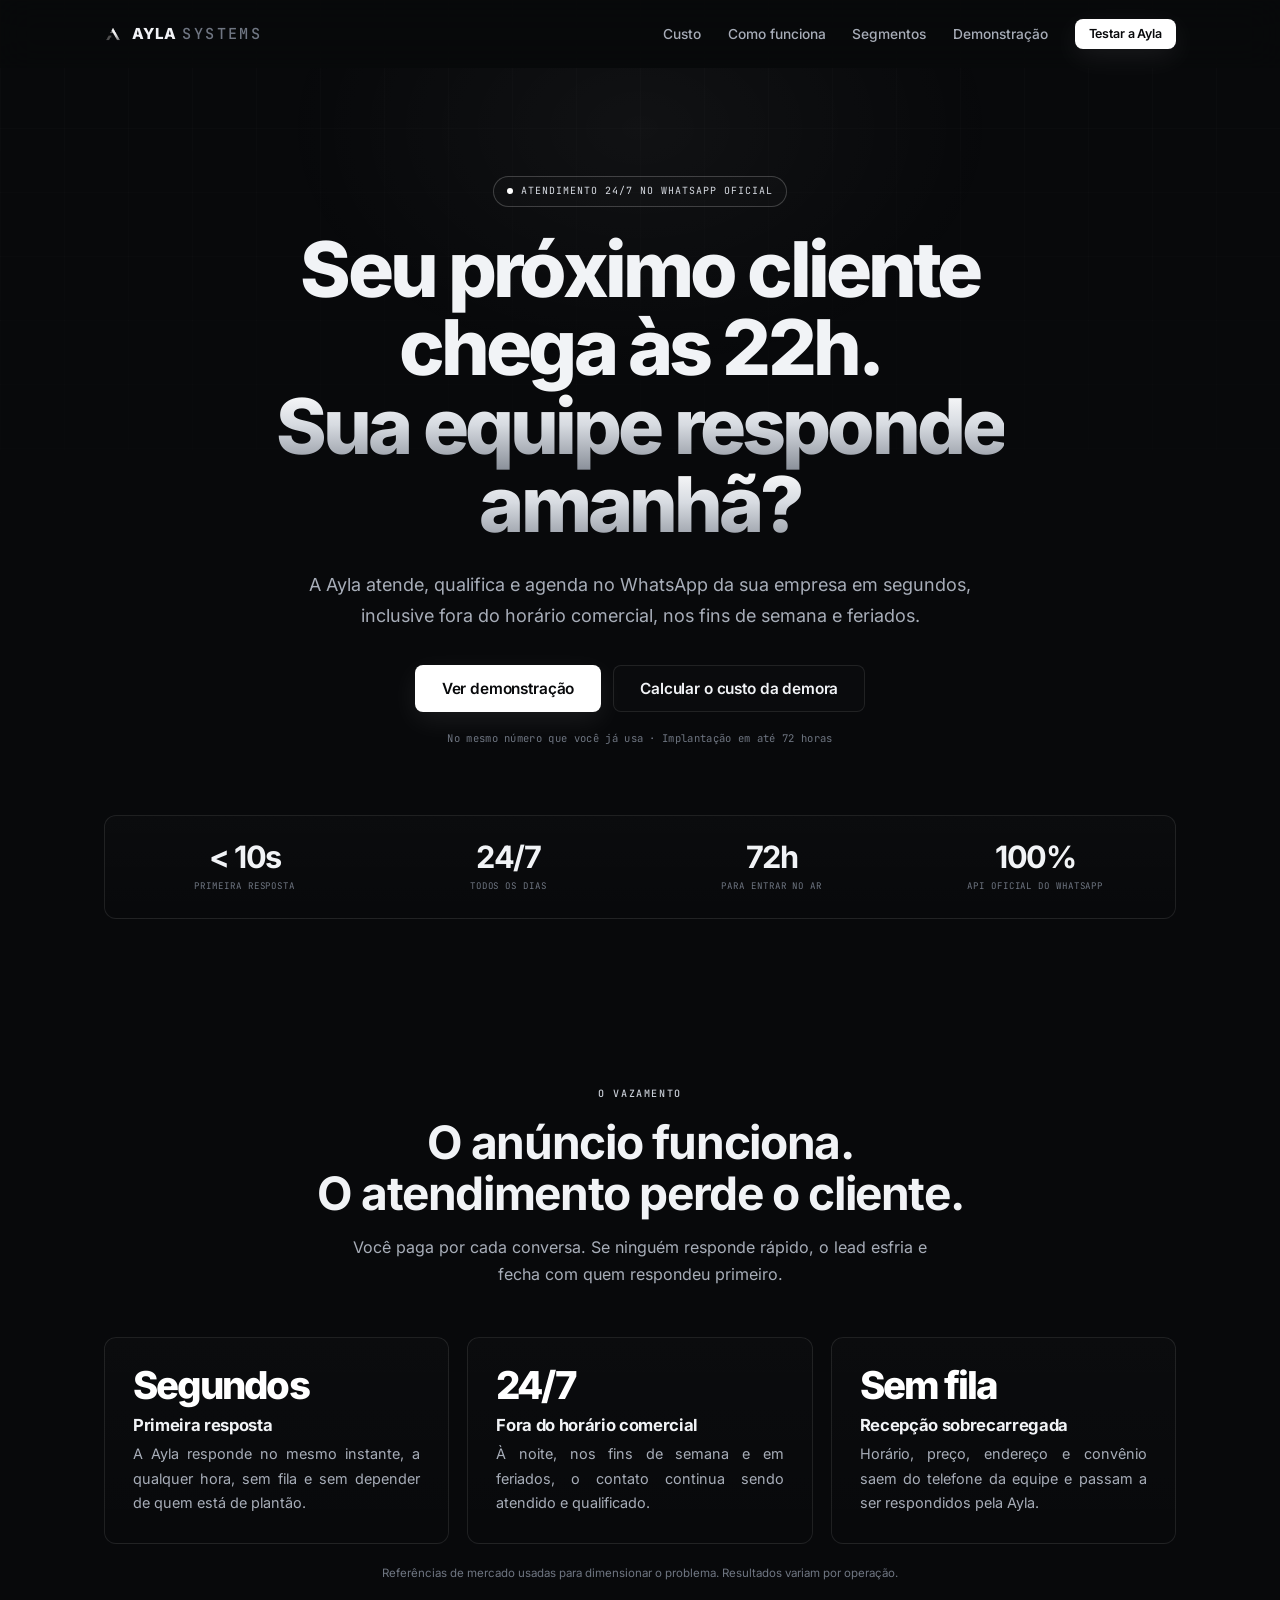
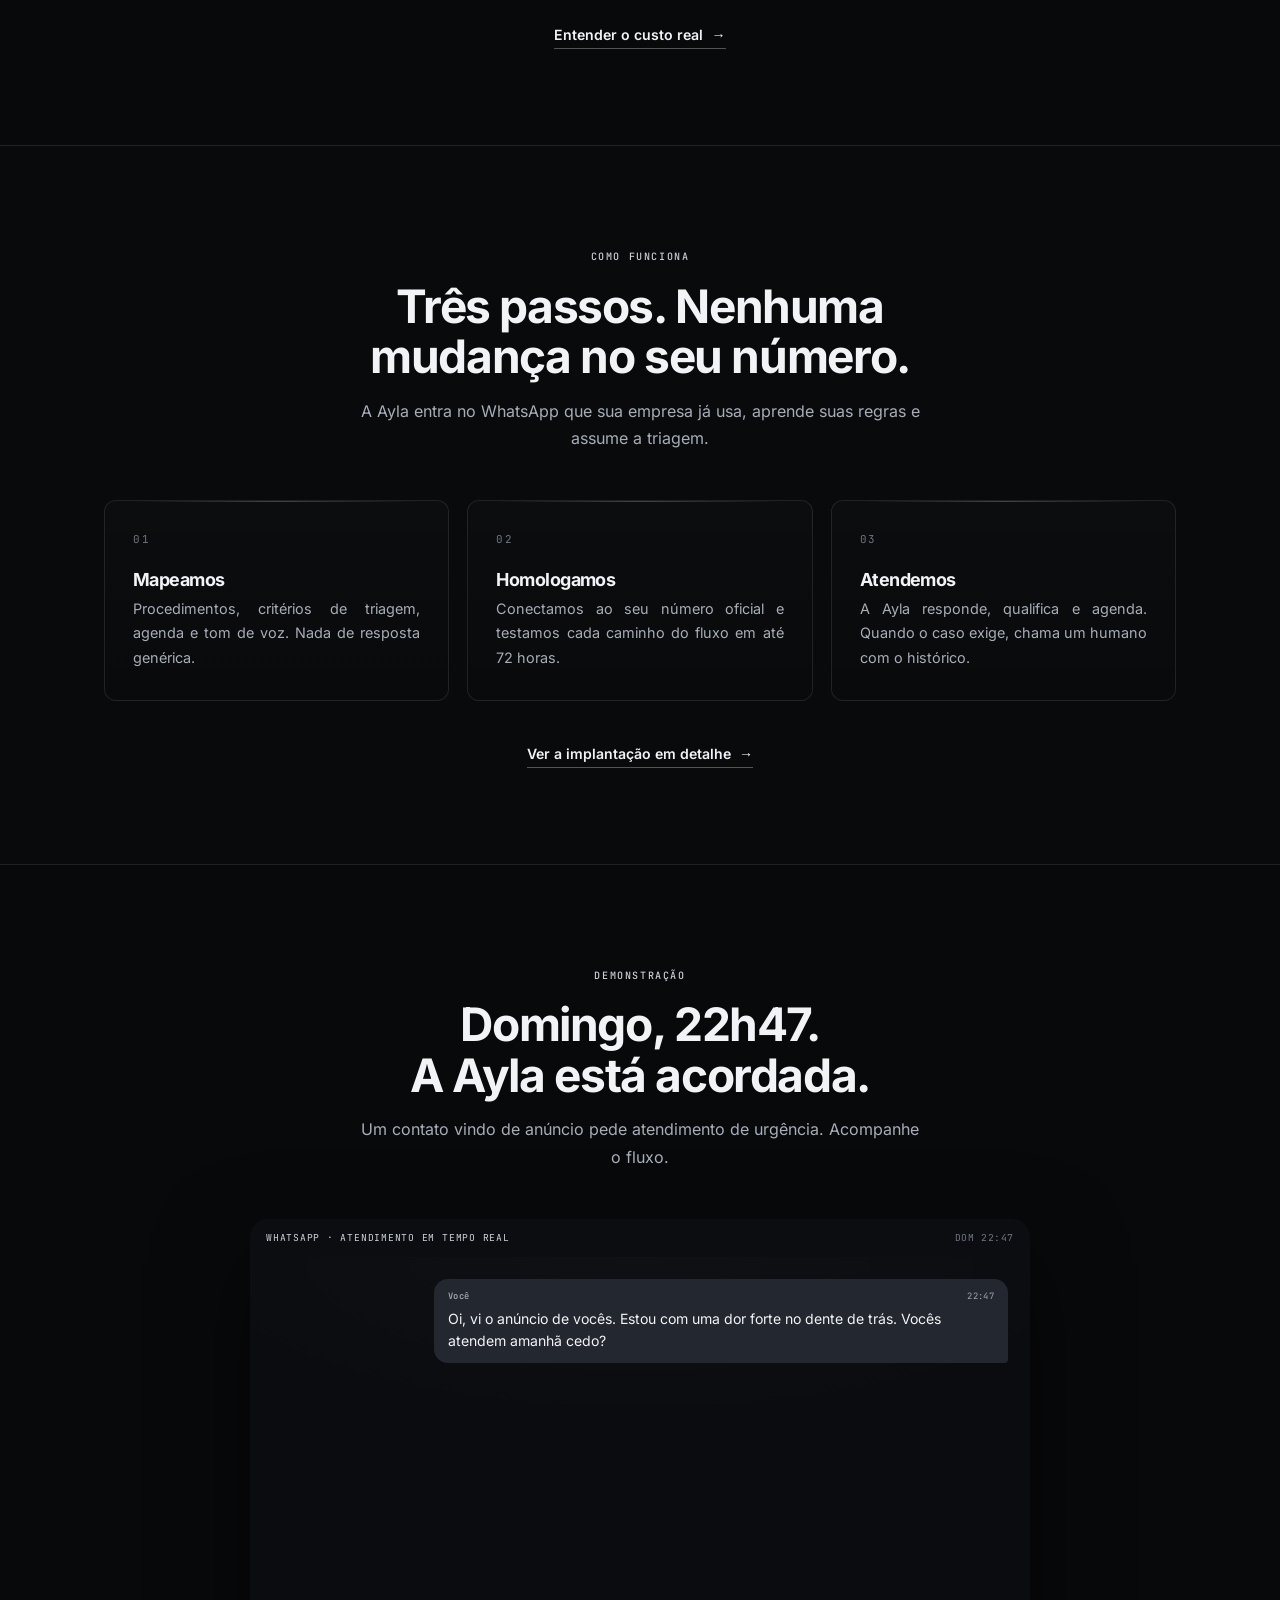
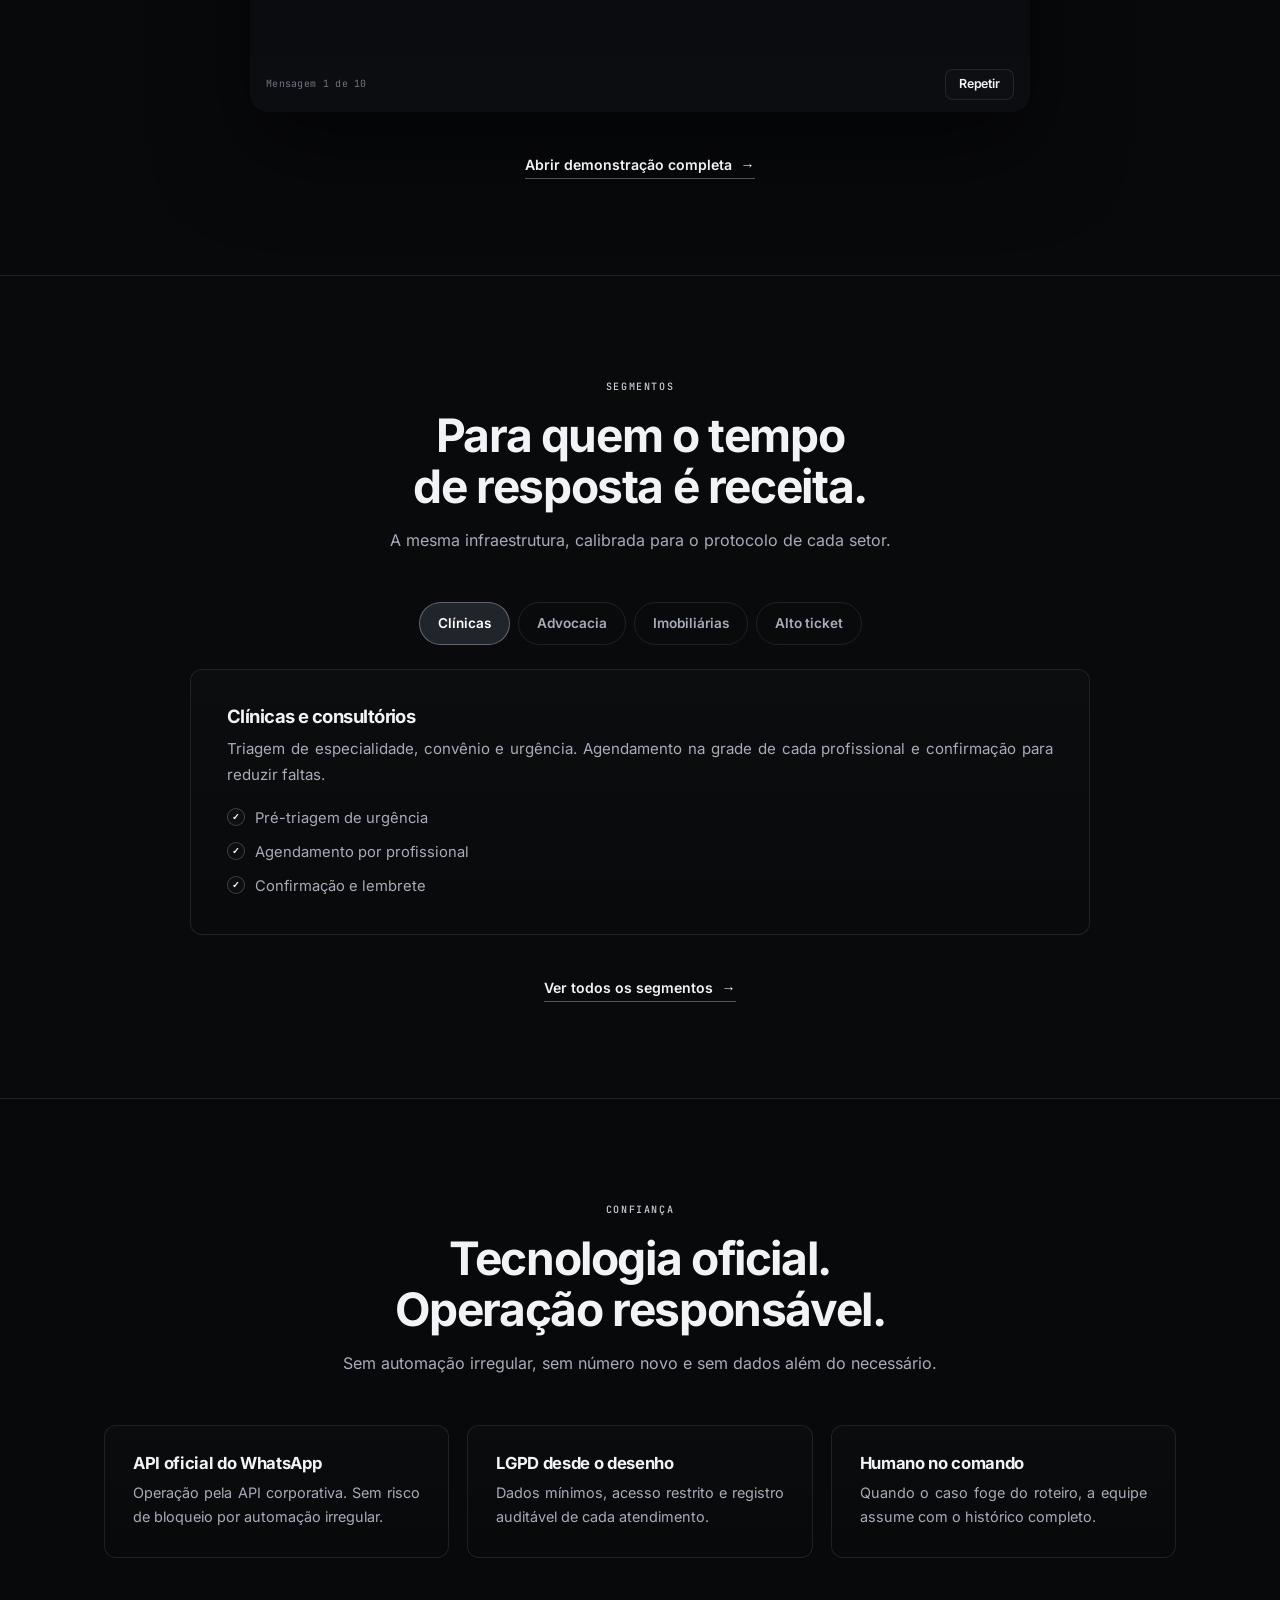
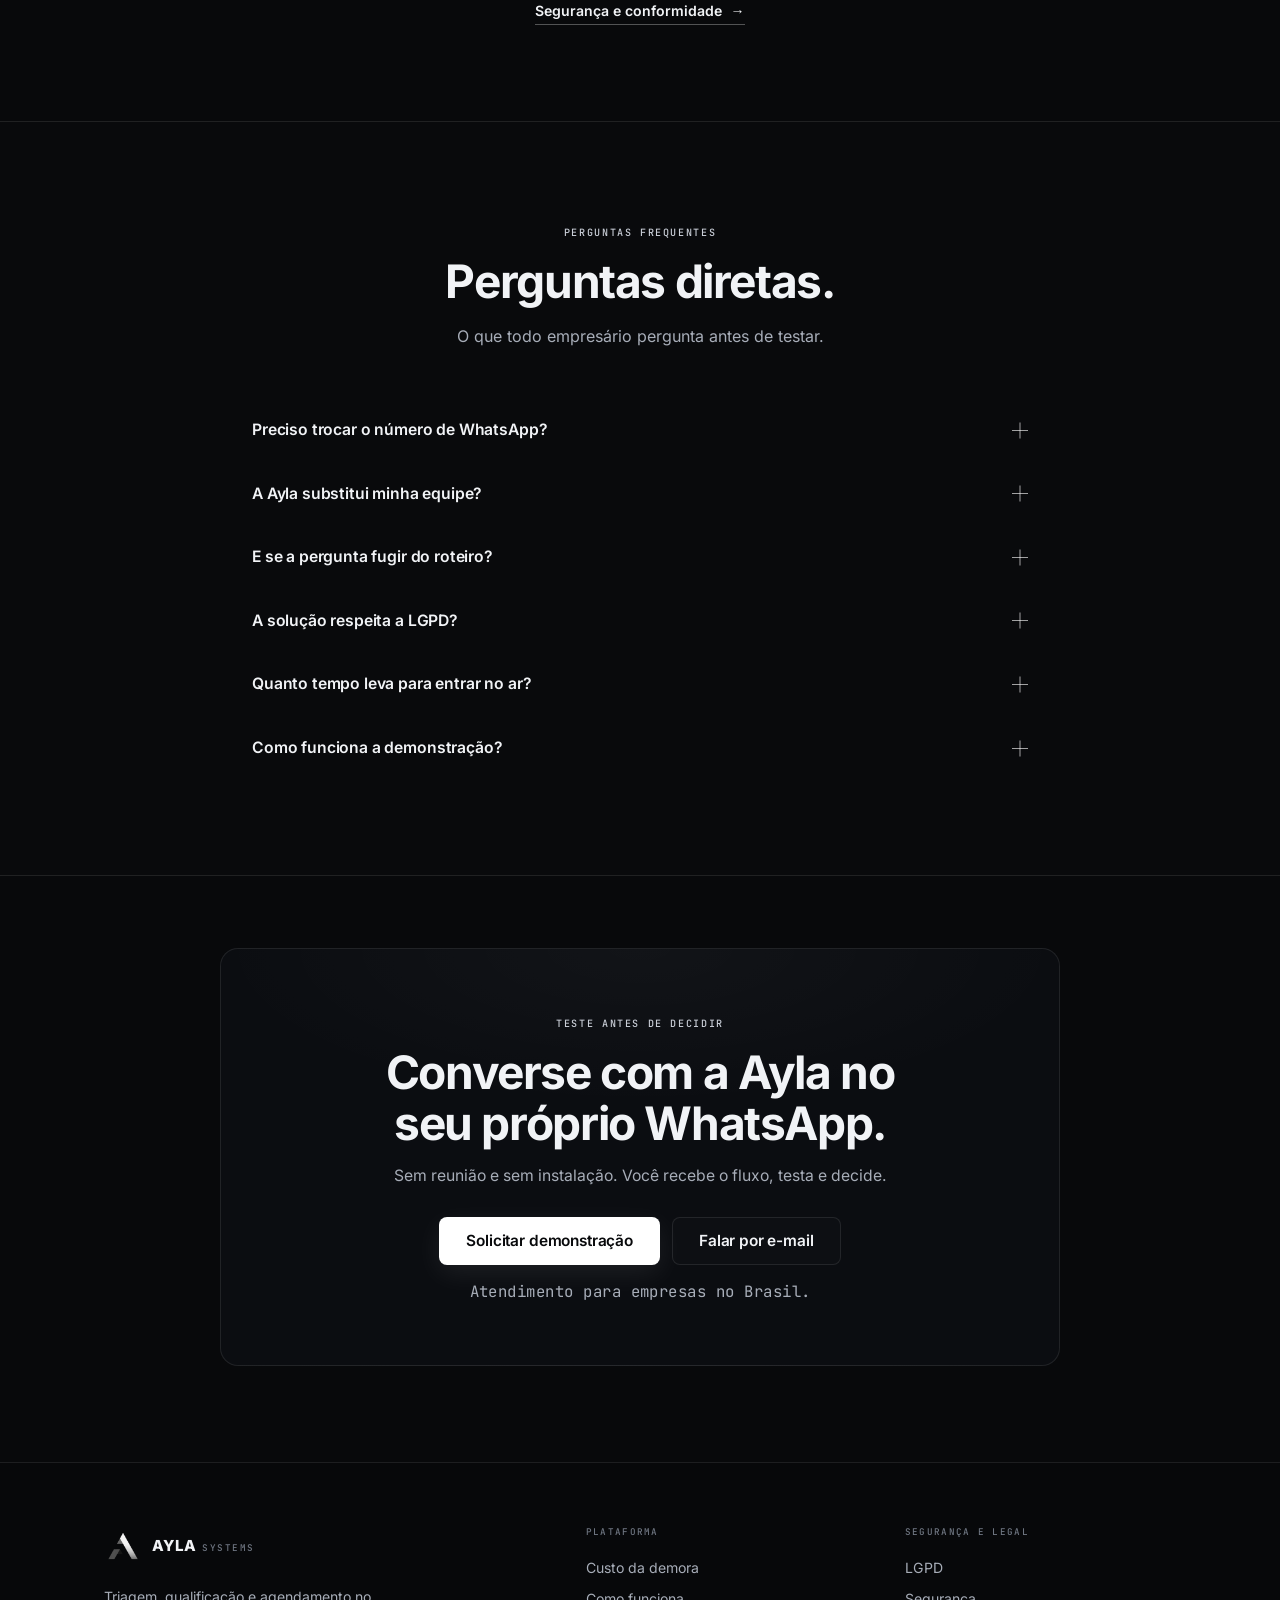
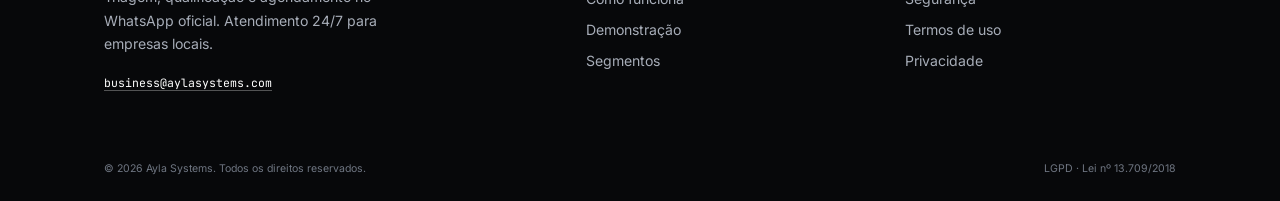
==== commit 697cc30a: "Atualiza site Ayla Systems - formulário envia lead por e-mail via função na Vercel - títulos descrit" ====
--- a/index.html
+++ b/index.html
@@ -1,552 +1,313 @@
 <!DOCTYPE html>
 <html lang="pt-BR">
 <head>
- <meta charset="UTF-8">
- <meta name="viewport" content="width=device-width, initial-scale=1.0">
- <title>Ayla Systems | Infraestrutura de Atendimento e Conversão no WhatsApp Oficial</title>
- <meta name="description" content="Automação de triagem ativa e agendamento contínuo para clínicas, escritórios de advocacia e imobiliárias no número oficial do WhatsApp. Resposta em menos de 10 segundos.">
- <link rel="canonical" href="https://aylasystems.com">
- <link rel="preconnect" href="https://fonts.googleapis.com">
- <link rel="preconnect" href="https://fonts.gstatic.com" crossorigin>
- <link href="https://fonts.googleapis.com/css2?family=Inter:wght@400;500;600;700;800&family=JetBrains+Mono:wght@400;500;600;700&display=swap" rel="stylesheet">
- <link rel="icon" type="image/jpeg" href="assets/logo.jpg">
- <link rel="stylesheet" href="styles.css">
+<meta charset="utf-8">
+<meta name="viewport" content="width=device-width, initial-scale=1">
+<title>Ayla Systems</title>
+<meta name="description" content="A Ayla atende, qualifica e agenda no WhatsApp da sua empresa em segundos, 24 horas por dia. Sem trocar o número e sem menu numérico.">
+<link rel="canonical" href="https://aylasystems.com/">
+<meta property="og:type" content="website">
+<meta property="og:locale" content="pt_BR">
+<meta property="og:site_name" content="Ayla Systems">
+<meta property="og:title" content="Ayla Systems">
+<meta property="og:description" content="A Ayla atende, qualifica e agenda no WhatsApp da sua empresa em segundos, 24 horas por dia. Sem trocar o número e sem menu numérico.">
+<meta property="og:url" content="https://aylasystems.com/">
+<meta property="og:image" content="https://aylasystems.com/assets/icon-512.png">
+<meta name="theme-color" content="#08090b">
+<link rel="icon" href="/assets/favicon.ico" sizes="any">
+<link rel="icon" type="image/png" sizes="32x32" href="/assets/favicon-32.png">
+<link rel="icon" type="image/png" sizes="48x48" href="/assets/favicon-48.png">
+<link rel="apple-touch-icon" href="/assets/apple-touch-icon.png">
+<link rel="manifest" href="/site.webmanifest">
+<link rel="preload" href="/assets/fonts/inter-latin.woff2" as="font" type="font/woff2" crossorigin>
+<link rel="stylesheet" href="/styles.css?v=b3f52405b1">
+<script async src="https://www.googletagmanager.com/gtm.js?id=GTM-W75SXPVL"></script>
+<script src="/analytics.js?v=431a092143" defer></script>
+<script src="/script.js?v=931541720b" defer></script>
 </head>
 <body>
- <header class="site-header">
- <div class="container nav-wrap">
- <a href="#" class="brand-logo" aria-label="Ayla Systems Início">
- <span class="brand-icon">
- <img src="assets/logo.jpg" alt="Ayla Systems Logo" class="brand-logo-img">
- </span>
- <span>AYLA SYSTEMS</span>
- <span class="brand-tag">INFRAESTRUTURA</span>
- </a>
- <nav aria-label="Navegação Principal">
- <ul class="nav-links">
- <li><a href="#custo-demora" class="nav-link">Custo da Demora</a></li>
- <li><a href="#mecanica" class="nav-link">Mecânica</a></li>
- <li><a href="#demonstracao" class="nav-link">Demonstração</a></li>
- <li><a href="#segmentos" class="nav-link">Segmentos</a></li>
- <li><a href="#faq" class="nav-link">FAQ Técnico</a></li>
- </ul>
- </nav>
- <div class="nav-actions">
- <button type="button" class="btn btn-primary trigger-modal">
- Solicitar Demonstração
- </button>
- </div>
- </div>
- </header>
- <main>
- <section class="hero-section" id="hero">
- <div class="container">
- <div class="hero-content">
- <div class="eyebrow">
- <span class="eyebrow-dot"></span>
- INFRAESTRUTURA DE ATENDIMENTO E CONVERSÃO NO WHATSAPP OFICIAL
- </div>
- <h1 class="hero-title">
- 42% dos contatos gerados pelos seus anúncios chegam quando sua equipe não pode atender.<br>
- <span class="highlight">A Ayla qualifica, tira dúvidas e agenda em menos de 10 segundos.</span>
- </h1>
- <p class="hero-subtitle">
- Automação de triagem e agendamento contínuo para clínicas, consultórios, escritórios de advocacia e imobiliárias. Operação 24 horas por dia, 7 dias por semana, no mesmo número que sua empresa já utiliza, sem menus de opções engessados e com implantação em até 72 horas.
- </p>
- <div class="hero-cta-group">
- <div class="hero-cta-actions">
- <button type="button" class="btn btn-primary btn-lg trigger-modal">
- <svg width="18" height="18" viewBox="0 0 24 24" fill="none" stroke="currentColor" stroke-width="2" stroke-linecap="round" stroke-linejoin="round">
- <path d="M21 15a2 2 0 0 1-2 2H7l-4 4V5a2 2 0 0 1 2-2h14a2 2 0 0 1 2 2z"></path>
- </svg>
- SOLICITAR DEMONSTRAÇÃO NO WHATSAPP
- </button>
- <a href="#demonstracao" class="btn btn-secondary btn-lg">
- Auditar Simulação do Fluxo
- </a>
- </div>
- <div class="hero-microcopy">
- <svg width="14" height="14" viewBox="0 0 24 24" fill="none" stroke="currentColor" stroke-width="2" stroke-linecap="round" stroke-linejoin="round">
- <circle cx="12" cy="12" r="10"></circle>
- <polyline points="12 6 12 12 16 14"></polyline>
- </svg>
- <span>Sem alteração de chip ou número atual. Demonstração interativa enviada diretamente no seu WhatsApp.</span>
- </div>
- </div>
- <div class="kpi-bar" aria-label="Métricas de Desempenho Operacional">
- <div class="kpi-item">
- <span class="kpi-val">&lt; 10s</span>
- <span class="kpi-label">Tempo médio de primeira resposta ao contato.</span>
- </div>
- <div class="kpi-item">
- <span class="kpi-val">Zero Fila</span>
- <span class="kpi-label">Capacidade de atendimentos simultâneos sem lentidão.</span>
- </div>
- <div class="kpi-item">
- <span class="kpi-val">72h</span>
- <span class="kpi-label">Prazo padrão de homologação e entrada em produção.</span>
- </div>
- <div class="kpi-item">
- <span class="kpi-val">100% Oficial</span>
- <span class="kpi-label">Operação respaldada na API corporativa do WhatsApp.</span>
- </div>
- </div>
- </div>
- </div>
- </section>
- <section class="leak-section" id="custo-demora">
- <div class="container">
- <div class="eyebrow">DIAGNÓSTICO FINANCEIRO</div>
- <h2 class="section-title">O gargalo invisível que destrói o retorno do seu investimento em marketing.</h2>
- <p class="section-desc">
- Empresas locais de médio e alto ticket investem milhares de reais por mês em anúncios no Google e Instagram para gerar mensagens no WhatsApp. No entanto, o funil comercial costuma romper exatamente no primeiro contato.
- </p>
- <div class="leak-grid">
- <article class="leak-card">
- <div class="leak-badge">FALHA 01 // TEMPO DE RESPOSTA</div>
- <div class="leak-metric">+391%</div>
- <h3 class="leak-title">A Queda de Conversão por Tempo de Resposta</h3>
- <p class="leak-desc">
- Estudos consolidados de resposta a leads corporativos demonstram que responder um contato em até 5 minutos aumenta as chances de qualificação em até 391% em comparação a uma resposta enviada após 30 minutos. Após 1 hora, o contato frio já buscou alternativas.
- </p>
- </article>
- <article class="leak-card">
- <div class="leak-badge">FALHA 02 // VÁCUO OPERACIONAL</div>
- <div class="leak-metric">48%</div>
- <h3 class="leak-title">O Vácuo Comercial Noturno e nos Fins de Semana</h3>
- <p class="leak-desc">
- Entre 35% e 48% das buscas por procedimentos de saúde, assessoria jurídica ou imóveis acontecem fora do horário comercial (das 18h às 08h) ou durante sábados e domingos. Deixar esses contatos acumulados para a manhã de segunda-feira gera uma taxa de desistência superior a 60%.
- </p>
- </article>
- <article class="leak-card">
- <div class="leak-badge">FALHA 03 // INEFICIÊNCIA HUMANA</div>
- <div class="leak-metric">70%</div>
- <h3 class="leak-title">Sobrecarga da Recepção com Perguntas Repetitivas</h3>
- <p class="leak-desc">
- Sua equipe passa até 70% do expediente respondendo valores básicos, horários disponíveis, localização e formas de pagamento. Enquanto digitam respostas manuais que poderiam ser automatizadas, pacientes e clientes prontos para fechar ficam sem retorno imediato.
- </p>
- </article>
- </div>
- </div>
- </section>
- <section class="steps-section" id="mecanica">
- <div class="container">
- <div class="eyebrow">ARQUITETURA DE IMPLANTAÇÃO</div>
- <h2 class="section-title">Como a Ayla opera: do primeiro contato ao agendamento confirmado sem intervenção manual.</h2>
- <p class="section-desc">
- Engenharia de fluxo estruturada para eliminar atrito de entrada e entregar o compromisso fechado na sua agenda.
- </p>
- <div class="steps-grid">
- <div class="step-card">
- <div class="step-num">ETAPA 01</div>
- <h3 class="step-title">Diagnóstico e Mapeamento de Regras de Negócio</h3>
- <p class="step-desc">
- Mapeamos todos os procedimentos, tabela de especialidades, critérios de triagem técnica e restrições de agenda da sua empresa. Nenhuma resposta é genérica: o sistema opera estritamente sob as diretrizes validadas pela sua direção técnica.
- </p>
- </div>
- <div class="step-card">
- <div class="step-num">ETAPA 02</div>
- <h3 class="step-title">Homologação no Número Oficial em até 72 Horas</h3>
- <p class="step-desc">
- Conectamos a infraestrutura diretamente ao número de WhatsApp que sua empresa já possui e divulga. Não há perda de histórico de conversas, não há necessidade de comprar outro chip e o processo não interfere na rotina física da sua recepção.
- </p>
- </div>
- <div class="step-card">
- <div class="step-num">ETAPA 03</div>
- <h3 class="step-title">Atendimento, Triagem e Registro 24/7</h3>
- <p class="step-desc">
- O sistema assume a linha imediatamente a qualquer hora do dia ou da noite. Ele identifica a necessidade do contato, responde dúvidas técnicas padronizadas, coleta os dados essenciais e agenda a consulta ou reunião diretamente no seu calendário. Se o caso exigir intervenção humana imediata, o lead é encaminhado com resumo prévio.
- </p>
- </div>
- </div>
- </div>
- </section>
- <section class="demo-section" id="demonstracao">
- <div class="container">
- <div class="eyebrow">FLUXO EM TEMPO REAL</div>
- <h2 class="section-title">A diferença entre um menu automático irritante e um fluxo de triagem eficiente.</h2>
- <p class="section-desc">
- Domingo, 22h47. Paciente busca avaliação odontológica de urgência através de anúncio no Instagram. Veja como a infraestrutura opera em segundos.
- </p>
- <div class="demo-wrap">
- <div class="dialogue-console">
- <div class="console-header">
- <div class="console-title">
- <span class="live-indicator"></span>
- <span>WHATSAPP BUSINESS API // CONSOLE OFICIAL</span>
- </div>
- <div class="console-meta">DOM 22:47:12 BRT</div>
- </div>
- <div class="chat-stream" id="chatStream" aria-live="polite">
- <div class="chat-bubble patient">
- <div class="bubble-head">
- <span class="author">Paciente</span>
- <span>22:47:12 · Via Anúncio Instagram</span>
- </div>
- <div>Olá, vi o anúncio de vocês. Estou com uma dor forte no dente de trás e preciso saber se vocês atendem amanhã cedo.</div>
- </div>
- <div class="chat-bubble ayla">
- <div class="bubble-head">
- <span class="author">Ayla Systems</span>
- <span class="latency-tag">7s latência</span>
- <span>22:47:19 · WhatsApp Oficial API</span>
- </div>
- <div>Olá. Atendemos sim. Para casos com dor aguda, priorizamos os primeiros horários da manhã na unidade central. Você já é paciente da clínica ou será sua primeira consulta?</div>
- </div>
- <div class="chat-bubble patient">
- <div class="bubble-head">
- <span class="author">Paciente</span>
- <span>22:47:45 · Resposta Direta</span>
- </div>
- <div>Primeira vez. Moro aqui perto.</div>
- </div>
- <div class="chat-bubble ayla">
- <div class="bubble-head">
- <span class="author">Ayla Systems</span>
- <span class="latency-tag">7s latência</span>
- <span>22:47:52 · WhatsApp Oficial API</span>
- </div>
- <div>Perfeito. Temos dois horários emergenciais disponíveis para amanhã, segunda-feira: às 08h30 ou às 09h15, com o Dr. Marcos. Qual dessas opções fica melhor para você?</div>
- </div>
- <div class="chat-bubble patient">
- <div class="bubble-head">
- <span class="author">Paciente</span>
- <span>22:48:10 · Opção Selecionada</span>
- </div>
- <div>08h30 fica ótimo.</div>
- </div>
- <div class="chat-bubble ayla">
- <div class="bubble-head">
- <span class="author">Ayla Systems</span>
- <span class="latency-tag">7s latência</span>
- <span>22:48:17 · WhatsApp Oficial API</span>
- </div>
- <div>Horário pré-agendado para amanhã, às 08h30. Por favor, informe apenas seu nome completo e CPF para emitirmos sua ficha de recepção e bloquearmos o horário na agenda.</div>
- </div>
- <div class="chat-bubble patient">
- <div class="bubble-head">
- <span class="author">Paciente</span>
- <span>22:48:38 · Dados Fornecidos</span>
- </div>
- <div>Carlos Eduardo Mendes, CPF 123.456.789-00.</div>
- </div>
- <div class="chat-bubble ayla">
- <div class="bubble-head">
- <span class="author">Ayla Systems</span>
- <span class="latency-tag">6s latência</span>
- <span>22:48:44 · WhatsApp Oficial API</span>
- </div>
- <div>Confirmado, Carlos. Sua consulta está agendada para amanhã às 08h30 na Rua Augusta, 1200. Enviamos o comprovante e as instruções de estacionamento aqui abaixo. Tenha uma boa noite.</div>
- </div>
- </div>
- <div style="padding: 12px 18px; background: var(--surface-2); border-top: 1px solid var(--hairline); display: flex; justify-content: space-between; align-items: center;">
- <span style="font-family: var(--font-mono); font-size: 0.75rem; color: var(--text-muted);">Tempo total do fluxo: 1 min 32 seg</span>
- <button type="button" id="restartSimulatorBtn" class="btn btn-secondary" style="padding: 6px 12px; font-size: 0.75rem;">
- Replay da Simulação
- </button>
- </div>
- </div>
- <div class="demo-sidebar">
- <div class="audit-card">
- <h3>Auditoria de Eficiência Comercial</h3>
- <p style="font-size: 0.875rem; color: var(--text-secondary); line-height: 1.5;">
- O paciente resolveu o problema em 1 minuto e 32 segundos. A clínica garantiu uma nova consulta de ticket elevado antes da meia-noite de domingo, sem pagar hora extra e sem deixar o lead escapar para o concorrente.
- </p>
- <ul class="audit-list">
- <li class="audit-item">
- <svg width="16" height="16" viewBox="0 0 24 24" fill="none" stroke="currentColor" stroke-width="2.5"><polyline points="20 6 9 17 4 12"></polyline></svg>
- <div><strong>Zero Menu Numérico:</strong> Diálogo contextual sem asfixiar o usuário com "digite 1 ou 2".</div>
- </li>
- <li class="audit-item">
- <svg width="16" height="16" viewBox="0 0 24 24" fill="none" stroke="currentColor" stroke-width="2.5"><polyline points="20 6 9 17 4 12"></polyline></svg>
- <div><strong>Validação de Agenda Real:</strong> Consulta os slots disponíveis do profissional em milissegundos.</div>
- </li>
- <li class="audit-item">
- <svg width="16" height="16" viewBox="0 0 24 24" fill="none" stroke="currentColor" stroke-width="2.5"><polyline points="20 6 9 17 4 12"></polyline></svg>
- <div><strong>Bloqueio Imediato:</strong> Coleta dados cadastrais e emite ficha sem intervenção da recepcionista.</div>
- </li>
- <li class="audit-item">
- <svg width="16" height="16" viewBox="0 0 24 24" fill="none" stroke="currentColor" stroke-width="2.5"><polyline points="20 6 9 17 4 12"></polyline></svg>
- <div><strong>Auditoria LGPD:</strong> Criptografia e conformidade estrita no armazenamento de dados sensíveis.</div>
- </li>
- </ul>
- </div>
- <div style="background-color: var(--surface-1); border: 1px solid var(--hairline); border-radius: var(--radius-md); padding: 20px;">
- <div style="font-family: var(--font-mono); font-size: 0.75rem; color: var(--accent); margin-bottom: 6px;">COMPROVAÇÃO DE CARGA</div>
- <div style="font-size: 0.875rem; color: var(--text-secondary); line-height: 1.45;">
- Testado sob carga de mais de 50 contatos simultâneos por minuto sem fila de espera ou perda de mensagens.
- </div>
- </div>
- </div>
- </div>
- </div>
- </section>
- <section class="segments-section" id="segmentos">
- <div class="container">
- <div class="eyebrow">APLICAÇÕES SETORIAIS</div>
- <h2 class="section-title">Desenvolvido com precisão para empresas onde o tempo de resposta define a receita.</h2>
- <p class="section-desc">
- Infraestrutura adaptada aos protocolos técnicos de cada setor, respeitando regulamentações e dinâmicas específicas de contratação.
- </p>
- <div class="segment-grid">
- <article class="segment-card">
- <div class="segment-icon-wrap">
- <svg width="20" height="20" viewBox="0 0 24 24" fill="none" stroke="currentColor" stroke-width="2" stroke-linecap="round" stroke-linejoin="round">
- <path d="M22 12h-4l-3 9L9 3l-3 9H2"></path>
- </svg>
- </div>
- <h3>Clínicas Médicas e Consultórios Odontológicos</h3>
- <ul class="segment-bullets">
- <li><span class="bullet-dash">//</span> Triagem de especialidades e convênios particulares.</li>
- <li><span class="bullet-dash">//</span> Informações sobre preparo de exames e procedimentos.</li>
- <li><span class="bullet-dash">//</span> Confirmação de consultas e redução drástica de faltas (no-show).</li>
- <li><span class="bullet-dash">//</span> Agendamento automático integrado à grade de múltiplos profissionais.</li>
- </ul>
- </article>
- <article class="segment-card">
- <div class="segment-icon-wrap">
- <svg width="20" height="20" viewBox="0 0 24 24" fill="none" stroke="currentColor" stroke-width="2" stroke-linecap="round" stroke-linejoin="round">
- <rect x="3" y="4" width="18" height="16" rx="2"></rect>
- <line x1="8" y1="2" x2="8" y2="6"></line>
- <line x1="16" y1="2" x2="16" y2="6"></line>
- <line x1="3" y1="10" x2="21" y2="10"></line>
- </svg>
- </div>
- <h3>Escritórios de Advocacia</h3>
- <ul class="segment-bullets">
- <li><span class="bullet-dash">//</span> Pré-qualificação de casos por área de atuação antes do contato com o advogado.</li>
- <li><span class="bullet-dash">//</span> Coleta inicial de documentos e dados básicos da demanda jurídica.</li>
- <li><span class="bullet-dash">//</span> Agendamento de reuniões iniciais de alinhamento com a equipe jurídica.</li>
- <li><span class="bullet-dash">//</span> Filtragem automática de contatos fora do perfil de cliente ideal.</li>
- </ul>
- </article>
- <article class="segment-card">
- <div class="segment-icon-wrap">
- <svg width="20" height="20" viewBox="0 0 24 24" fill="none" stroke="currentColor" stroke-width="2" stroke-linecap="round" stroke-linejoin="round">
- <path d="M3 9l9-7 9 7v11a2 2 0 0 1-2 2H5a2 2 0 0 1-2-2z"></path>
- <polyline points="9 22 9 12 15 12 15 22"></polyline>
- </svg>
- </div>
- <h3>Imobiliárias e Corretores de Médio/Alto Padrão</h3>
- <ul class="segment-bullets">
- <li><span class="bullet-dash">//</span> Atendimento instantâneo a contatos originados em portais imobiliários e anúncios.</li>
- <li><span class="bullet-dash">//</span> Coleta de parâmetros de busca (bairro, metragem, faixa de orçamento).</li>
- <li><span class="bullet-dash">//</span> Envio estruturado de fichas técnicas de imóveis disponíveis.</li>
- <li><span class="bullet-dash">//</span> Agendamento de visitas presenciais direto na agenda do corretor responsável.</li>
- </ul>
- </article>
- <article class="segment-card">
- <div class="segment-icon-wrap">
- <svg width="20" height="20" viewBox="0 0 24 24" fill="none" stroke="currentColor" stroke-width="2" stroke-linecap="round" stroke-linejoin="round">
- <polyline points="23 6 13.5 15.5 8.5 10.5 1 18"></polyline>
- <polyline points="17 6 23 6 23 12"></polyline>
- </svg>
- </div>
- <h3>Empresas de Serviços de Alto Ticket</h3>
- <ul class="segment-bullets">
- <li><span class="bullet-dash">//</span> Empresas com investimento consistente em tráfego pago que não conseguem absorver o volume.</li>
- <li><span class="bullet-dash">//</span> Centralização de atendimento com múltiplos operadores sem conflito de mensagens.</li>
- <li><span class="bullet-dash">//</span> Qualificação prévia de orçamento para evitar que especialistas percam tempo com curiosos.</li>
- <li><span class="bullet-dash">//</span> Transbordo cirúrgico de leads quentes para fechamento humano ágil.</li>
- </ul>
- </article>
- </div>
- </div>
- </section>
- <section class="faq-section" id="faq">
- <div class="container">
- <div class="eyebrow">ESPECIFICAÇÕES E AUDITORIA</div>
- <h2 class="section-title">Perguntas Frequentes e Especificações de Segurança.</h2>
- <p class="section-desc">
- Respostas diretas sobre integridade técnica, compatibilidade de números e regras de conformidade operacional.
- </p>
- <div class="faq-list">
- <div class="faq-item">
- <button type="button" class="faq-question" aria-expanded="false">
- <span class="faq-title">1. Preciso trocar o número de WhatsApp da minha empresa?</span>
- <svg class="faq-toggle-icon" viewBox="0 0 24 24" fill="none" stroke="currentColor" stroke-width="2"><line x1="12" y1="5" x2="12" y2="19"></line><line x1="5" y1="12" x2="19" y2="12"></line></svg>
- </button>
- <div class="faq-answer">
- Não. A integração é realizada diretamente no número fixo ou móvel que sua empresa já utiliza e divulga. Não há necessidade de cadastrar novos números nem de perder sua base histórica de clientes.
- </div>
- </div>
- <div class="faq-item">
- <button type="button" class="faq-question" aria-expanded="false">
- <span class="faq-title">2. Minha equipe de atendimento será substituída?</span>
- <svg class="faq-toggle-icon" viewBox="0 0 24 24" fill="none" stroke="currentColor" stroke-width="2"><line x1="12" y1="5" x2="12" y2="19"></line><line x1="5" y1="12" x2="19" y2="12"></line></svg>
- </button>
- <div class="faq-answer">
- Não. A Ayla assume o trabalho repetitivo, mecânico e os horários desprovidos de equipe (noites, madrugadas e finais de semana). Sua equipe humana passa a focar exclusivamente em atendimentos complexos, negociações decisivas e no acolhimento presencial.
- </div>
- </div>
- <div class="faq-item">
- <button type="button" class="faq-question" aria-expanded="false">
- <span class="faq-title">3. E se o cliente fizer uma pergunta imprevista ou fora do protocolo?</span>
- <svg class="faq-toggle-icon" viewBox="0 0 24 24" fill="none" stroke="currentColor" stroke-width="2"><line x1="12" y1="5" x2="12" y2="19"></line><line x1="5" y1="12" x2="19" y2="12"></line></svg>
- </button>
- <div class="faq-answer">
- O sistema possui regras rígidas de segurança operacional. Quando uma mensagem foge dos parâmetros homologados de triagem, a Ayla não inventa informações: ela registra a solicitação, avisa o cliente sobre o encaminhamento e notifica sua equipe com o histórico completo para continuidade manual.
- </div>
- </div>
- <div class="faq-item">
- <button type="button" class="faq-question" aria-expanded="false">
- <span class="faq-title">4. A solução respeita a LGPD e as normas de privacidade?</span>
- <svg class="faq-toggle-icon" viewBox="0 0 24 24" fill="none" stroke="currentColor" stroke-width="2"><line x1="12" y1="5" x2="12" y2="19"></line><line x1="5" y1="12" x2="19" y2="12"></line></svg>
- </button>
- <div class="faq-answer">
- Sim. Todos os dados coletados durante o fluxo de triagem são tratados de acordo com a Lei Geral de Proteção de Dados (Lei nº 13.709/2018). As comunicações utilizam criptografia de ponta a ponta e ficam armazenadas em ambiente seguro e auditável.
- </div>
- </div>
- <div class="faq-item">
- <button type="button" class="faq-question" aria-expanded="false">
- <span class="faq-title">5. Quanto tempo leva para o sistema entrar em funcionamento?</span>
- <svg class="faq-toggle-icon" viewBox="0 0 24 24" fill="none" stroke="currentColor" stroke-width="2"><line x1="12" y1="5" x2="12" y2="19"></line><line x1="5" y1="12" x2="19" y2="12"></line></svg>
- </button>
- <div class="faq-answer">
- Após a reunião de alinhamento das regras de negócio e validação da tabela de serviços, nossa engenharia entrega a automação homologada e em operação no seu WhatsApp em até 72 horas úteis.
- </div>
- </div>
- <div class="faq-item">
- <button type="button" class="faq-question" aria-expanded="false">
- <span class="faq-title">6. Como funciona a demonstração técnica?</span>
- <svg class="faq-toggle-icon" viewBox="0 0 24 24" fill="none" stroke="currentColor" stroke-width="2"><line x1="12" y1="5" x2="12" y2="19"></line><line x1="5" y1="12" x2="19" y2="12"></line></svg>
- </button>
- <div class="faq-answer">
- Enviamos uma demonstração interativa diretamente no seu WhatsApp configurada para o segmento da sua empresa. Você experimenta a triagem na prática, como se fosse um cliente final, para auditar a velocidade, precisão e ausência de menus engessados. Sem reuniões longas, sem perda de tempo.
- </div>
- </div>
- </div>
- </div>
- </section>
- <section class="cta-section" id="contato">
- <div class="container">
- <div class="cta-box">
- <div>
- <div class="eyebrow">AUDITORIA DE ENTRADA</div>
- <h2>Pare de financiar tráfego que seu atendimento não consegue absorver.</h2>
- <p>
- Cada contato que passa mais de 10 minutos sem resposta no seu WhatsApp reduz o faturamento da sua operação. Solicite uma demonstração interativa gratuita no WhatsApp com nossa equipe de engenharia.
- </p>
- </div>
- <div class="lead-form-card">
- <h3>Receber Demonstração no WhatsApp</h3>
- <p>Preencha os dados e receba o fluxo de teste em menos de 10 minutos.</p>
- <form id="sectionLeadForm">
- <div class="form-group">
- <label class="form-label" for="secName">Seu Nome</label>
- <input class="form-input" type="text" id="secName" name="name" placeholder="Ex: Roberto Silva" required>
- </div>
- <div class="form-group">
- <label class="form-label" for="secCompany">Nome da Empresa</label>
- <input class="form-input" type="text" id="secCompany" name="company" placeholder="Ex: Clínica Alpha Saúde">
- </div>
- <div class="form-group">
- <label class="form-label" for="secSegment">Segmento Operacional</label>
- <select class="form-select" id="secSegment" name="segment">
- <option value="Clínica / Consultório">Clínica / Odontologia / Saúde</option>
- <option value="Escritório de Advocacia">Escritório de Advocacia</option>
- <option value="Imobiliária / Corretores">Imobiliária / Corretores</option>
- <option value="Serviços High Ticket">Serviços de Alto Ticket</option>
- <option value="Outro Segmento">Outro Segmento</option>
- </select>
- </div>
- <div class="form-group">
- <label class="form-label" for="secPhone">WhatsApp com DDD</label>
- <input class="form-input" type="tel" id="secPhone" name="phone" placeholder="(11) 98765-4321" required>
- </div>
- <button type="submit" class="btn btn-primary btn-lg" style="width: 100%; margin-top: 8px;">
- SOLICITAR DEMONSTRAÇÃO NO WHATSAPP
- </button>
- <div class="form-footer-note">
- Demonstração interativa enviada diretamente no seu WhatsApp. Sem reuniões, sem atrito comercial.
- </div>
- </form>
- </div>
- </div>
- </div>
- </section>
- </main>
- <div class="modal-overlay" id="demoModal" role="dialog" aria-modal="true" aria-labelledby="modalTitle">
- <div class="modal-window">
- <button type="button" class="modal-close-btn" id="modalCloseBtn" aria-label="Fechar janela">
- <svg width="20" height="20" viewBox="0 0 24 24" fill="none" stroke="currentColor" stroke-width="2"><line x1="18" y1="6" x2="6" y2="18"></line><line x1="6" y1="6" x2="18" y2="18"></line></svg>
- </button>
- <div class="eyebrow" style="margin-bottom: 12px;">DEMONSTRAÇÃO INTERATIVA</div>
- <h3 id="modalTitle" style="font-size: 1.25rem; font-weight: 700; margin-bottom: 8px;">Receba o Fluxo Direto no seu WhatsApp</h3>
- <p style="font-size: 0.85rem; color: var(--text-secondary); margin-bottom: 20px;">
- Informe seu número corporativo. Enviaremos a simulação técnica do protocolo de triagem para você auditar a resposta em 8 segundos.
- </p>
- <form id="modalLeadForm">
- <div class="form-group">
- <label class="form-label" for="modName">Nome</label>
- <input class="form-input" type="text" id="modName" name="name" placeholder="Seu nome" required>
- </div>
- <div class="form-group">
- <label class="form-label" for="modCompany">Empresa</label>
- <input class="form-input" type="text" id="modCompany" name="company" placeholder="Nome da empresa">
- </div>
- <div class="form-group">
- <label class="form-label" for="modSegment">Segmento</label>
- <select class="form-select" id="modSegment" name="segment">
- <option value="Clínica / Odontologia">Clínica / Odontologia / Saúde</option>
- <option value="Advocacia">Escritório de Advocacia</option>
- <option value="Imobiliária">Imobiliária / Corretores</option>
- <option value="Serviços High Ticket">Serviços de Alto Ticket</option>
- <option value="Outro">Outro</option>
- </select>
- </div>
- <div class="form-group">
- <label class="form-label" for="modPhone">WhatsApp</label>
- <input class="form-input" type="tel" id="modPhone" name="phone" placeholder="(11) 98765-4321" required>
- </div>
- <button type="submit" class="btn btn-primary btn-lg" style="width: 100%; margin-top: 8px;">
- INICIAR TESTE NO WHATSAPP
- </button>
- </form>
- </div>
- </div>
- <footer class="site-footer">
- <div class="container">
- <div class="footer-top">
- <div class="footer-brand">
- <div class="brand-logo" style="margin-bottom: 12px;">
- <span class="brand-icon">
- <img src="assets/logo.jpg" alt="Ayla Systems Logo" class="brand-logo-img">
- </span>
- <span>AYLA SYSTEMS</span>
- </div>
- <p>
- Infraestrutura de Triagem, Qualificação e Agendamento Contínuo no WhatsApp Corporativo.
- </p>
- </div>
- <div class="footer-links-group">
- <div class="footer-links-col">
- <span class="footer-col-title">Plataforma</span>
- <a href="#custo-demora" class="footer-link">Custo da Demora</a>
- <a href="#mecanica" class="footer-link">Mecânica Operacional</a>
- <a href="#demonstracao" class="footer-link">Demonstração ao Vivo</a>
- <a href="#segmentos" class="footer-link">Segmentos</a>
- </div>
- <div class="footer-links-col">
- <span class="footer-col-title">Segurança & Legal</span>
- <a href="#faq" class="footer-link">Conformidade LGPD</a>
- <a href="#faq" class="footer-link">Criptografia de Ponta</a>
- <a href="#faq" class="footer-link">Termos de Serviço</a>
- <a href="#faq" class="footer-link">Política de Privacidade</a>
- </div>
- <div class="footer-links-col">
- <span class="footer-col-title">Contato</span>
- <span class="footer-link">contato@aylasystems.com</span>
- <span class="footer-link">Domínio: aylasystems.com</span>
- </div>
- </div>
- </div>
- <div class="footer-bottom">
- <div>© 2026 Ayla Systems. Todos os direitos reservados.</div>
- <div>Em conformidade estrita com a LGPD (Lei nº 13.709/2018).</div>
- </div>
- </div>
- </footer>
- <script src="script.js"></script>
+<noscript><iframe src="https://www.googletagmanager.com/ns.html?id=GTM-W75SXPVL" height="0" width="0" style="display:none;visibility:hidden" title="Google Tag Manager"></iframe></noscript>
+<a class="skip-link" href="#main">Pular para o conteúdo</a>
+<div class="progress" aria-hidden="true"><span id="scrollProgress"></span></div>
+<header class="site-header">
+  <div class="container nav-wrap">
+    <a class="brand" href="/" aria-label="Ayla Systems, página inicial">
+      <img class="brand-mark" src="/assets/logo-header.png?v=b3f52405b1" alt="" width="18" height="18">
+      <span class="brand-type">AYLA<span>SYSTEMS</span></span>
+    </a>
+    <button class="nav-toggle" id="navToggle" type="button" aria-expanded="false" aria-controls="siteNav" aria-label="Abrir menu">
+      <span></span><span></span>
+    </button>
+    <nav class="site-nav" id="siteNav" aria-label="Navegação principal">
+        <a href="/custo-da-demora" data-label="Custo"><span>Custo</span></a>
+        <a href="/mecanica" data-label="Como funciona"><span>Como funciona</span></a>
+        <a href="/segmentos" data-label="Segmentos"><span>Segmentos</span></a>
+        <a href="/demonstracao" data-label="Demonstração"><span>Demonstração</span></a>
+        <a class="btn btn-primary btn-small nav-cta" href="/demonstracao">Testar a Ayla</a>
+    </nav>
+  </div>
+</header>
+<main id="main">
+<section class="hero">
+  <div class="container hero-inner">
+    <span class="pill reveal"><span class="pill-dot" aria-hidden="true"></span>Atendimento 24/7 no WhatsApp oficial</span>
+    <h1 class="reveal">Seu próximo cliente chega às 22h.<br><span class="metal">Sua equipe responde amanhã?</span></h1>
+    <p class="lead reveal">A Ayla atende, qualifica e agenda no WhatsApp da sua empresa em segundos, inclusive fora do horário comercial, nos fins de semana e feriados.</p>
+    <div class="actions reveal">
+      <a class="btn btn-primary btn-large" href="/demonstracao">Ver demonstração</a>
+      <a class="btn btn-ghost btn-large" href="/custo-da-demora">Calcular o custo da demora</a>
+    </div>
+    <p class="micro reveal">No mesmo número que você já usa · Implantação em até 72 horas</p>
+  </div>
+  <div class="container">
+    <div class="stat-strip reveal">
+      <div class="stat"><strong>&lt; 10s</strong><span>primeira resposta</span></div>
+      <div class="stat"><strong>24/7</strong><span>todos os dias</span></div>
+      <div class="stat"><strong>72h</strong><span>para entrar no ar</span></div>
+      <div class="stat"><strong>100%</strong><span>API oficial do WhatsApp</span></div>
+    </div>
+  </div>
+</section>
+
+<section class="section">
+  <div class="container">
+    <div class="section-head reveal">
+      <span class="kicker">O vazamento</span>
+      <h2>O anúncio funciona.<br>O atendimento perde o cliente.</h2>
+      <p>Você paga por cada conversa. Se ninguém responde rápido, o lead esfria e fecha com quem respondeu primeiro.</p>
+    </div>
+    <div class="grid grid-3">
+      <article class="card card-problem reveal">
+        <span class="card-metric">Segundos</span>
+        <h3>Primeira resposta</h3>
+        <p>A Ayla responde no mesmo instante, a qualquer hora, sem fila e sem depender de quem está de plantão.</p>
+      </article>
+      <article class="card card-problem reveal">
+        <span class="card-metric">24/7</span>
+        <h3>Fora do horário comercial</h3>
+        <p>À noite, nos fins de semana e em feriados, o contato continua sendo atendido e qualificado.</p>
+      </article>
+      <article class="card card-problem reveal">
+        <span class="card-metric">Sem fila</span>
+        <h3>Recepção sobrecarregada</h3>
+        <p>Horário, preço, endereço e convênio saem do telefone da equipe e passam a ser respondidos pela Ayla.</p>
+      </article>
+    </div>
+    <p class="note reveal">Referências de mercado usadas para dimensionar o problema. Resultados variam por operação.</p>
+    <div class="center reveal"><a class="text-link" href="/custo-da-demora">Entender o custo real <span aria-hidden="true">→</span></a></div>
+  </div>
+</section>
+
+<section class="section section-alt">
+  <div class="container">
+    <div class="section-head reveal">
+      <span class="kicker">Como funciona</span>
+      <h2>Três passos. Nenhuma mudança no seu número.</h2>
+      <p>A Ayla entra no WhatsApp que sua empresa já usa, aprende suas regras e assume a triagem.</p>
+    </div>
+    <ol class="steps">
+      <li class="step reveal">
+        <span class="step-index">01</span>
+        <h3>Mapeamos</h3>
+        <p>Procedimentos, critérios de triagem, agenda e tom de voz. Nada de resposta genérica.</p>
+      </li>
+      <li class="step reveal">
+        <span class="step-index">02</span>
+        <h3>Homologamos</h3>
+        <p>Conectamos ao seu número oficial e testamos cada caminho do fluxo em até 72 horas.</p>
+      </li>
+      <li class="step reveal">
+        <span class="step-index">03</span>
+        <h3>Atendemos</h3>
+        <p>A Ayla responde, qualifica e agenda. Quando o caso exige, chama um humano com o histórico.</p>
+      </li>
+    </ol>
+    <div class="center reveal"><a class="text-link" href="/mecanica">Ver a implantação em detalhe <span aria-hidden="true">→</span></a></div>
+  </div>
+</section>
+
+<section class="section" id="simulador">
+  <div class="container">
+    <div class="section-head reveal">
+      <span class="kicker">Demonstração</span>
+      <h2>Domingo, 22h47.<br>A Ayla está acordada.</h2>
+      <p>Um contato vindo de anúncio pede atendimento de urgência. Acompanhe o fluxo.</p>
+    </div>
+    <div class="sim reveal" data-sim="home">
+      <div class="sim-head">
+        <span class="sim-title">WhatsApp · atendimento em tempo real</span>
+        <span class="sim-time">DOM 22:47</span>
+      </div>
+      <div class="sim-chat" id="chatStream" aria-live="polite" aria-label="Simulação de conversa no WhatsApp"></div>
+      <div class="sim-foot">
+        <span id="simStatus" class="sim-status">Preparando conversa…</span>
+        <button class="btn btn-ghost btn-small" id="restartSimulatorBtn" type="button">Repetir</button>
+      </div>
+    </div>
+    <div class="center reveal"><a class="text-link" href="/demonstracao">Abrir demonstração completa <span aria-hidden="true">→</span></a></div>
+  </div>
+</section>
+
+<section class="section section-alt">
+  <div class="container">
+    <div class="section-head reveal">
+      <span class="kicker">Segmentos</span>
+      <h2>Para quem o tempo de resposta é receita.</h2>
+      <p>A mesma infraestrutura, calibrada para o protocolo de cada setor.</p>
+    </div>
+    <div class="tabs reveal" role="tablist" aria-label="Segmentos de atendimento">
+      <button class="tab is-active" type="button" role="tab" aria-selected="true" aria-controls="panel-clinicas" id="tab-clinicas" data-tab="clinicas">Clínicas</button>
+      <button class="tab" type="button" role="tab" aria-selected="false" aria-controls="panel-advocacia" id="tab-advocacia" data-tab="advocacia" tabindex="-1">Advocacia</button>
+      <button class="tab" type="button" role="tab" aria-selected="false" aria-controls="panel-imobiliarias" id="tab-imobiliarias" data-tab="imobiliarias" tabindex="-1">Imobiliárias</button>
+      <button class="tab" type="button" role="tab" aria-selected="false" aria-controls="panel-ticket" id="tab-ticket" data-tab="ticket" tabindex="-1">Alto ticket</button>
+    </div>
+    <div class="tab-panels reveal">
+      <div class="tab-panel is-active" role="tabpanel" id="panel-clinicas" aria-labelledby="tab-clinicas" data-panel="clinicas">
+        <h3>Clínicas e consultórios</h3>
+        <p>Triagem de especialidade, convênio e urgência. Agendamento na grade de cada profissional e confirmação para reduzir faltas.</p>
+        <ul class="checklist">
+          <li>Pré-triagem de urgência</li>
+          <li>Agendamento por profissional</li>
+          <li>Confirmação e lembrete</li>
+        </ul>
+      </div>
+      <div class="tab-panel" role="tabpanel" id="panel-advocacia" aria-labelledby="tab-advocacia" data-panel="advocacia" hidden>
+        <h3>Escritórios de advocacia</h3>
+        <p>Pré-qualificação por área, coleta de dados e agendamento da consulta inicial. Contatos fora do perfil são filtrados.</p>
+        <ul class="checklist">
+          <li>Triagem por área de atuação</li>
+          <li>Coleta inicial de documentos</li>
+          <li>Agenda da equipe jurídica</li>
+        </ul>
+      </div>
+      <div class="tab-panel" role="tabpanel" id="panel-imobiliarias" aria-labelledby="tab-imobiliarias" data-panel="imobiliarias" hidden>
+        <h3>Imobiliárias e corretores</h3>
+        <p>Resposta imediata aos contatos de portais e anúncios. Bairro, faixa de orçamento e metragem coletados antes da visita.</p>
+        <ul class="checklist">
+          <li>Atendimento a leads de portais</li>
+          <li>Ficha técnica do imóvel</li>
+          <li>Visita na agenda do corretor</li>
+        </ul>
+      </div>
+      <div class="tab-panel" role="tabpanel" id="panel-ticket" aria-labelledby="tab-ticket" data-panel="ticket" hidden>
+        <h3>Serviços de alto ticket</h3>
+        <p>Qualificação de orçamento antes do especialista, atendimento simultâneo e transbordo para o fechamento humano.</p>
+        <ul class="checklist">
+          <li>Filtro de orçamento</li>
+          <li>Vários atendimentos ao mesmo tempo</li>
+          <li>Transbordo com contexto</li>
+        </ul>
+      </div>
+    </div>
+    <div class="center reveal"><a class="text-link" href="/segmentos">Ver todos os segmentos <span aria-hidden="true">→</span></a></div>
+  </div>
+</section>
+
+<section class="section">
+  <div class="container">
+    <div class="section-head reveal">
+      <span class="kicker">Confiança</span>
+      <h2>Tecnologia oficial. Operação responsável.</h2>
+      <p>Sem automação irregular, sem número novo e sem dados além do necessário.</p>
+    </div>
+    <div class="grid grid-3">
+      <article class="card reveal">
+        <h3>API oficial do WhatsApp</h3>
+        <p>Operação pela API corporativa. Sem risco de bloqueio por automação irregular.</p>
+      </article>
+      <article class="card reveal">
+        <h3>LGPD desde o desenho</h3>
+        <p>Dados mínimos, acesso restrito e registro auditável de cada atendimento.</p>
+      </article>
+      <article class="card reveal">
+        <h3>Humano no comando</h3>
+        <p>Quando o caso foge do roteiro, a equipe assume com o histórico completo.</p>
+      </article>
+    </div>
+    <div class="center reveal"><a class="text-link" href="/seguranca">Segurança e conformidade <span aria-hidden="true">→</span></a></div>
+  </div>
+</section>
+
+<section class="section section-alt">
+  <div class="container">
+    <div class="section-head reveal">
+      <span class="kicker">Perguntas frequentes</span>
+      <h2>Perguntas diretas.</h2>
+      <p>O que todo empresário pergunta antes de testar.</p>
+    </div>
+    <div class="accordion reveal">
+      <div class="acc-item">
+        <button class="acc-btn" type="button" aria-expanded="false"><span>Preciso trocar o número de WhatsApp?</span><span class="acc-icon" aria-hidden="true"></span></button>
+        <div class="acc-panel"><div class="acc-inner"><p>Não. A integração usa o número que sua empresa já divulga. Você não perde o histórico nem precisa comprar outro chip.</p></div></div>
+      </div>
+      <div class="acc-item">
+        <button class="acc-btn" type="button" aria-expanded="false"><span>A Ayla substitui minha equipe?</span><span class="acc-icon" aria-hidden="true"></span></button>
+        <div class="acc-panel"><div class="acc-inner"><p>Não. Ela assume o repetitivo e os horários sem equipe. Sua recepção fica livre para casos complexos, negociação e atendimento presencial.</p></div></div>
+      </div>
+      <div class="acc-item">
+        <button class="acc-btn" type="button" aria-expanded="false"><span>E se a pergunta fugir do roteiro?</span><span class="acc-icon" aria-hidden="true"></span></button>
+        <div class="acc-panel"><div class="acc-inner"><p>A Ayla não inventa. Ela registra a solicitação, avisa o cliente e encaminha o caso para um humano com o histórico da conversa.</p></div></div>
+      </div>
+      <div class="acc-item">
+        <button class="acc-btn" type="button" aria-expanded="false"><span>A solução respeita a LGPD?</span><span class="acc-icon" aria-hidden="true"></span></button>
+        <div class="acc-panel"><div class="acc-inner"><p>Sim. O tratamento segue a Lei nº 13.709/2018, com coleta mínima, acesso restrito e direitos do titular garantidos. Veja os detalhes na <a href="/lgpd">página de LGPD</a>.</p></div></div>
+      </div>
+      <div class="acc-item">
+        <button class="acc-btn" type="button" aria-expanded="false"><span>Quanto tempo leva para entrar no ar?</span><span class="acc-icon" aria-hidden="true"></span></button>
+        <div class="acc-panel"><div class="acc-inner"><p>Até 72 horas após a validação das regras de negócio e da tabela de serviços.</p></div></div>
+      </div>
+      <div class="acc-item">
+        <button class="acc-btn" type="button" aria-expanded="false"><span>Como funciona a demonstração?</span><span class="acc-icon" aria-hidden="true"></span></button>
+        <div class="acc-panel"><div class="acc-inner"><p>Você recebe um fluxo de teste no seu WhatsApp e conversa com a Ayla como um cliente. Sem reunião e sem instalação.</p></div></div>
+      </div>
+    </div>
+  </div>
+</section>
+
+<section class="section cta-section">
+  <div class="container">
+    <div class="cta-box reveal">
+      <span class="kicker">Teste antes de decidir</span>
+      <h2>Converse com a Ayla no seu próprio WhatsApp.</h2>
+      <p>Sem reunião e sem instalação. Você recebe o fluxo, testa e decide.</p>
+      <div class="actions">
+        <a class="btn btn-primary btn-large" href="/demonstracao">Solicitar demonstração</a>
+        <a class="btn btn-ghost btn-large" href="mailto:business@aylasystems.com">Falar por e-mail</a>
+      </div>
+      <p class="micro">Atendimento para empresas no Brasil.</p>
+    </div>
+  </div>
+</section>
+</main>
+<footer class="site-footer">
+  <div class="container footer-grid">
+    <div class="footer-brand">
+      <a class="brand" href="/" aria-label="Ayla Systems, página inicial">
+        <img class="brand-mark" src="/assets/logo-header.png?v=b3f52405b1" alt="" width="38" height="38">
+        <span class="brand-type">AYLA<span>SYSTEMS</span></span>
+      </a>
+      <p>Triagem, qualificação e agendamento no WhatsApp oficial. Atendimento 24/7 para empresas locais.</p>
+      <a class="footer-mail" href="mailto:business@aylasystems.com">business@aylasystems.com</a>
+    </div>
+    <div class="footer-col">
+      <h2>Plataforma</h2>
+      <a href="/custo-da-demora">Custo da demora</a>
+      <a href="/mecanica">Como funciona</a>
+      <a href="/demonstracao">Demonstração</a>
+      <a href="/segmentos">Segmentos</a>
+    </div>
+    <div class="footer-col">
+      <h2>Segurança e legal</h2>
+      <a href="/lgpd">LGPD</a>
+      <a href="/seguranca">Segurança</a>
+      <a href="/termos">Termos de uso</a>
+      <a href="/privacidade">Privacidade</a>
+    </div>
+  </div>
+  <div class="container footer-bottom">
+    <span>© 2026 Ayla Systems. Todos os direitos reservados.</span>
+    <span>LGPD · Lei nº 13.709/2018</span>
+  </div>
+</footer>
 </body>
-</html>+</html>
--- a/styles.css
+++ b/styles.css
@@ -1,928 +1,1906 @@
+/* ==========================================================================
+   Ayla Systems — site institucional
+   Paleta monocromática, layout centralizado, tipografia local.
+   ========================================================================== */
+
+@font-face {
+  font-family: "Inter";
+  font-style: normal;
+  font-weight: 400 800;
+  font-display: swap;
+  src: url("/assets/fonts/inter-latin.woff2") format("woff2");
+  unicode-range: U+0000-00FF, U+0131, U+0152-0153, U+02BB-02BC, U+02C6, U+02DA, U+02DC, U+0304, U+0308, U+0329, U+2000-206F, U+20AC, U+2122, U+2191, U+2193, U+2212, U+2215, U+FEFF, U+FFFD;
+}
+
+@font-face {
+  font-family: "Inter";
+  font-style: normal;
+  font-weight: 400 800;
+  font-display: swap;
+  src: url("/assets/fonts/inter-latin-ext.woff2") format("woff2");
+  unicode-range: U+0100-02BA, U+02BD-02C5, U+02C7-02CC, U+02CE-02D7, U+02DD-02FF, U+0304, U+0308, U+0329, U+1D00-1DBF, U+1E00-1E9F, U+1EF2-1EFF, U+2020, U+20A0-20AB, U+20AD-20C4, U+2113, U+2C60-2C7F, U+A720-A7FF;
+}
+
+@font-face {
+  font-family: "JetBrains Mono";
+  font-style: normal;
+  font-weight: 400 700;
+  font-display: swap;
+  src: url("/assets/fonts/jetbrains-mono-latin.woff2") format("woff2");
+  unicode-range: U+0000-00FF, U+0131, U+0152-0153, U+02BB-02BC, U+02C6, U+02DA, U+02DC, U+0304, U+0308, U+0329, U+2000-206F, U+20AC, U+2122, U+2191, U+2193, U+2212, U+2215, U+FEFF, U+FFFD;
+}
+
 :root {
- --canvas: #090a0c;
- --canvas-subtle: #0d0f12;
- --surface-1: #121519;
- --surface-2: #181c22;
- --surface-3: #20252e;
- --hairline: rgba(255, 255, 255, 0.08);
- --hairline-hover: rgba(255, 255, 255, 0.16);
- --hairline-accent: rgba(255, 255, 255, 0.28);
- --accent: #ffffff;
- --accent-hover: #eaeaea;
- --accent-dim: rgba(255, 255, 255, 0.08);
- --accent-glow: rgba(255, 255, 255, 0.18);
- --text-main: #f0f2f5;
- --text-secondary: #9da3af;
- --text-muted: #646b79;
- --text-inverse: #090a0c;
- --red-signal: #ff4d4d;
- --red-dim: rgba(255, 77, 77, 0.1);
- --amber-signal: #ffb84d;
- --font-sans: 'Inter', -apple-system, BlinkMacSystemFont, 'Segoe UI', Roboto, Helvetica, Arial, sans-serif;
- --font-mono: 'JetBrains Mono', 'Space Mono', 'SFMono-Regular', Menlo, Monaco, Consolas, monospace;
- --radius-xs: 2px;
- --radius-sm: 4px;
- --radius-md: 6px;
- --radius-lg: 8px;
- --glint: inset 0 1px 0 rgba(255, 255, 255, 0.08);
- --glint-accent: inset 0 1px 0 rgba(255, 255, 255, 0.4);
- --transition-fast: 140ms cubic-bezier(0.16, 1, 0.3, 1);
- --transition-smooth: 220ms cubic-bezier(0.16, 1, 0.3, 1);
- --container-max: 1200px;
-}
-*, *::before, *::after {
- box-sizing: border-box;
- margin: 0;
- padding: 0;
-}
+  --bg: #08090b;
+  --bg-soft: #0b0d10;
+  --surface: #0b0d11;
+  --surface-2: #101318;
+  --surface-3: #141820;
+  --line: rgba(255, 255, 255, 0.09);
+  --line-strong: rgba(255, 255, 255, 0.2);
+  --text: #f1f3f6;
+  --muted: #a7adb8;
+  --faint: #6f7682;
+  --white: #ffffff;
+  --radius-sm: 8px;
+  --radius-md: 12px;
+  --radius-lg: 18px;
+  --font-sans: "Inter", -apple-system, BlinkMacSystemFont, "Segoe UI", Roboto, Helvetica, Arial, sans-serif;
+  --font-mono: "JetBrains Mono", "SFMono-Regular", Menlo, Monaco, Consolas, monospace;
+  --container: 1120px;
+  --ease: cubic-bezier(0.16, 1, 0.3, 1);
+}
+
+*,
+*::before,
+*::after {
+  box-sizing: border-box;
+}
+
 html {
- background-color: var(--canvas);
- color: var(--text-main);
- font-family: var(--font-sans);
- font-size: 16px;
- line-height: 1.5;
- -webkit-font-smoothing: antialiased;
- -moz-osx-font-smoothing: grayscale;
- scroll-behavior: smooth;
- text-rendering: optimizeLegibility;
-}
+  scroll-behavior: smooth;
+  -webkit-text-size-adjust: 100%;
+}
+
 body {
- min-height: 100vh;
- display: flex;
- flex-direction: column;
- position: relative;
- overflow-x: hidden;
-}
+  margin: 0;
+  min-height: 100vh;
+  display: flex;
+  flex-direction: column;
+  background: var(--bg);
+  color: var(--text);
+  font-family: var(--font-sans);
+  font-size: 16px;
+  line-height: 1.5;
+  -webkit-font-smoothing: antialiased;
+  -moz-osx-font-smoothing: grayscale;
+  text-rendering: optimizeLegibility;
+  overflow-x: hidden;
+}
+
 body::before {
- content: '';
- position: fixed;
- inset: 0;
- background-image: 
- linear-gradient(to right, rgba(255, 255, 255, 0.02) 1px, transparent 1px),
- linear-gradient(to bottom, rgba(255, 255, 255, 0.02) 1px, transparent 1px);
- background-size: 40px 40px;
- pointer-events: none;
- z-index: 0;
-}
+  content: "";
+  position: fixed;
+  inset: 0;
+  z-index: 0;
+  pointer-events: none;
+  background-image:
+    linear-gradient(to right, rgba(255, 255, 255, 0.018) 1px, transparent 1px),
+    linear-gradient(to bottom, rgba(255, 255, 255, 0.018) 1px, transparent 1px);
+  background-size: 64px 64px;
+  mask-image: linear-gradient(to bottom, rgba(0, 0, 0, 0.9), transparent 75%);
+  -webkit-mask-image: linear-gradient(to bottom, rgba(0, 0, 0, 0.9), transparent 75%);
+}
+
+main {
+  position: relative;
+  z-index: 1;
+  flex: 1;
+}
+
+::selection {
+  background: var(--white);
+  color: var(--bg);
+}
+
+img {
+  display: block;
+  max-width: 100%;
+}
+
 a {
- color: inherit;
- text-decoration: none;
-}
-button, input, select, textarea {
- font: inherit;
- color: inherit;
-}
+  color: inherit;
+  text-decoration: none;
+}
+
+button,
+input,
+select,
+textarea {
+  font: inherit;
+  color: inherit;
+}
+
+button {
+  cursor: pointer;
+}
+
+h1,
+h2,
+h3,
+h4 {
+  margin: 0;
+  color: var(--text);
+  font-weight: 700;
+  line-height: 1.1;
+  letter-spacing: -0.03em;
+  text-wrap: balance;
+}
+
+p {
+  margin: 0;
+}
+
+ul,
+ol {
+  margin: 0;
+  padding: 0;
+}
+
+[hidden] {
+  display: none !important;
+}
+
+:focus-visible {
+  outline: 2px solid var(--white);
+  outline-offset: 3px;
+}
+
+.skip-link {
+  position: absolute;
+  top: 10px;
+  left: -9999px;
+  z-index: 500;
+  padding: 9px 14px;
+  border-radius: 6px;
+  background: var(--white);
+  color: var(--bg);
+  font-size: 0.85rem;
+  font-weight: 600;
+}
+
+.skip-link:focus {
+  left: 16px;
+}
+
+.progress {
+  position: fixed;
+  top: 0;
+  left: 0;
+  right: 0;
+  z-index: 300;
+  height: 2px;
+  pointer-events: none;
+}
+
+#scrollProgress {
+  display: block;
+  width: 0;
+  height: 100%;
+  background: var(--white);
+}
+
 .container {
- width: 100%;
- max-width: var(--container-max);
- margin-left: auto;
- margin-right: auto;
- padding-left: 24px;
- padding-right: 24px;
- position: relative;
- z-index: 1;
-}
-.eyebrow {
- display: inline-flex;
- align-items: center;
- gap: 8px;
- font-family: var(--font-mono);
- font-size: 0.75rem;
- font-weight: 600;
- letter-spacing: 0.08em;
- text-transform: uppercase;
- color: var(--accent);
- padding: 4px 10px;
- background-color: var(--accent-dim);
- border: 1px solid var(--hairline-accent);
- border-radius: var(--radius-xs);
- margin-bottom: 20px;
-}
-.eyebrow-dot {
- width: 6px;
- height: 6px;
- border-radius: 50%;
- background-color: var(--accent);
- box-shadow: 0 0 8px var(--accent);
- display: inline-block;
-}
-h1, h2, h3, h4 {
- color: var(--text-main);
- letter-spacing: -0.025em;
- font-weight: 700;
- line-height: 1.15;
-}
-.section-title {
- font-size: clamp(1.75rem, 3.5vw, 2.5rem);
- font-weight: 700;
- letter-spacing: -0.03em;
- margin-bottom: 16px;
- max-width: 820px;
-}
-.section-desc {
- font-size: clamp(1rem, 1.25vw, 1.125rem);
- color: var(--text-secondary);
- max-width: 720px;
- line-height: 1.6;
- margin-bottom: 40px;
-}
+  position: relative;
+  z-index: 1;
+  width: 100%;
+  max-width: var(--container);
+  margin: 0 auto;
+  padding: 0 24px;
+}
+
+/* Header ------------------------------------------------------------------ */
+
 .site-header {
- position: sticky;
- top: 0;
- z-index: 100;
- background-color: rgba(9, 10, 12, 0.85);
- backdrop-filter: blur(12px);
- -webkit-backdrop-filter: blur(12px);
- border-bottom: 1px solid var(--hairline);
- transition: border-color var(--transition-fast);
-}
+  position: sticky;
+  top: 0;
+  z-index: 200;
+  border-bottom: 0;
+  background: rgba(8, 9, 11, 0.78);
+  backdrop-filter: blur(18px) saturate(140%);
+  -webkit-backdrop-filter: blur(18px) saturate(140%);
+  transition: background 180ms ease;
+}
+
+.site-header.is-scrolled {
+  background: rgba(8, 9, 11, 0.94);
+}
+
 .nav-wrap {
- display: flex;
- align-items: center;
- justify-content: space-between;
- height: 64px;
-}
-.brand-logo {
- display: flex;
- align-items: center;
- gap: 10px;
- font-weight: 700;
- font-size: 1.125rem;
- letter-spacing: -0.02em;
-}
-.brand-icon {
- width: 28px;
- height: 28px;
- background: #000000;
- border: 1px solid rgba(255, 255, 255, 0.25);
- border-radius: var(--radius-xs);
- display: flex;
- align-items: center;
- justify-content: center;
- overflow: hidden;
- flex-shrink: 0;
-}
-.brand-icon img,
-.brand-logo-img {
- width: 100%;
- height: 100%;
- object-fit: cover;
- display: block;
-}
-.brand-tag {
- font-family: var(--font-mono);
- font-size: 0.65rem;
- letter-spacing: 0.06em;
- text-transform: uppercase;
- color: var(--text-muted);
- border-left: 1px solid var(--hairline);
- padding-left: 8px;
-}
-.nav-links {
- display: flex;
- align-items: center;
- gap: 28px;
- list-style: none;
-}
-.nav-link {
- font-size: 0.875rem;
- color: var(--text-secondary);
- transition: color var(--transition-fast);
-}
-.nav-link:hover {
- color: var(--text-main);
-}
-.nav-actions {
- display: flex;
- align-items: center;
- gap: 12px;
-}
+  position: relative;
+  display: flex;
+  align-items: center;
+  justify-content: space-between;
+  gap: 24px;
+  height: 68px;
+}
+
+.brand {
+  display: inline-flex;
+  align-items: center;
+  gap: 10px;
+  flex-shrink: 0;
+}
+
+.brand-mark {
+  width: 38px;
+  height: 38px;
+  border-radius: 7px;
+  background: transparent;
+}
+
+.brand-type {
+  display: inline-flex;
+  align-items: baseline;
+  gap: 6px;
+  font-size: 0.95rem;
+  font-weight: 800;
+  letter-spacing: 0.02em;
+}
+
+.brand-type span {
+  color: var(--faint);
+  font-family: var(--font-mono);
+  font-size: 0.58rem;
+  font-weight: 500;
+  letter-spacing: 0.16em;
+}
+
+/* Header lockup: mark matches the AYLA cap height */
+.site-header .brand-mark {
+  width: 18px;
+  height: 18px;
+}
+
+.site-header .brand-type span {
+  font-size: 0.95rem;
+}
+
+.site-nav {
+  display: flex;
+  align-items: center;
+  gap: 26px;
+}
+
+.site-nav > a:not(.btn) {
+  position: relative;
+  display: inline-grid;
+  grid-template-columns: 1fr;
+  padding: 6px 0;
+  color: var(--muted);
+  font-size: 0.86rem;
+  font-weight: 500;
+  transition: color 160ms ease;
+}
+
+.site-nav > a:not(.btn) > span,
+.site-nav > a:not(.btn)::after {
+  grid-area: 1 / 1;
+  white-space: nowrap;
+}
+
+.site-nav > a:not(.btn)::after {
+  content: attr(data-label);
+  font-weight: 600;
+  visibility: hidden;
+  pointer-events: none;
+}
+
+.site-nav > a:not(.btn):hover,
+.site-nav > a:not(.btn).is-active {
+  color: var(--white);
+  font-weight: 600;
+}
+
+.nav-toggle {
+  display: none;
+  width: 42px;
+  height: 42px;
+  padding: 0;
+  border: 0;
+  border-radius: var(--radius-sm);
+  background: transparent;
+  align-items: center;
+  justify-content: center;
+  flex-direction: column;
+  gap: 5px;
+}
+
+.nav-toggle span {
+  display: block;
+  width: 17px;
+  height: 1px;
+  background: var(--white);
+  transition: transform 200ms ease, opacity 200ms ease;
+}
+
+.nav-toggle[aria-expanded="true"] span:first-child {
+  transform: translateY(3px) rotate(45deg);
+}
+
+.nav-toggle[aria-expanded="true"] span:last-child {
+  transform: translateY(-3px) rotate(-45deg);
+}
+
+.hp-field {
+  position: absolute;
+  left: -9999px;
+  top: auto;
+  width: 1px;
+  height: 1px;
+  overflow: hidden;
+}
+
+/* Buttons ----------------------------------------------------------------- */
+
 .btn {
- display: inline-flex;
- align-items: center;
- justify-content: center;
- gap: 8px;
- font-family: var(--font-sans);
- font-size: 0.875rem;
- font-weight: 600;
- letter-spacing: -0.01em;
- padding: 10px 18px;
- border-radius: var(--radius-sm);
- cursor: pointer;
- transition: all var(--transition-fast);
- border: 1px solid transparent;
- white-space: nowrap;
-}
-.btn:active {
- transform: translateY(1px);
-}
+  display: inline-flex;
+  align-items: center;
+  justify-content: center;
+  gap: 9px;
+  padding: 12px 20px;
+  border: 1px solid transparent;
+  border-radius: var(--radius-sm);
+  font-size: 0.88rem;
+  font-weight: 600;
+  letter-spacing: -0.01em;
+  line-height: 1;
+  white-space: nowrap;
+  transition: background 160ms ease, border-color 160ms ease, box-shadow 160ms ease, color 160ms ease;
+}
+
 .btn-primary {
- background-color: var(--accent);
- color: var(--text-inverse);
- box-shadow: var(--glint-accent), 0 2px 12px rgba(255, 255, 255, 0.15);
-}
+  background: var(--white);
+  color: var(--bg);
+  box-shadow: 0 1px 0 rgba(255, 255, 255, 0.5) inset, 0 8px 28px rgba(255, 255, 255, 0.08);
+}
+
 .btn-primary:hover {
- background-color: var(--accent-hover);
- box-shadow: 0 4px 20px rgba(255, 255, 255, 0.25);
-}
-.btn-secondary {
- background-color: var(--surface-1);
- color: var(--text-main);
- border-color: var(--hairline);
- box-shadow: var(--glint);
-}
-.btn-secondary:hover {
- background-color: var(--surface-2);
- border-color: var(--hairline-hover);
-}
-.btn-lg {
- font-size: 0.95rem;
- padding: 14px 26px;
- border-radius: var(--radius-sm);
-}
-.hero-section {
- padding-top: 72px;
- padding-bottom: 72px;
- position: relative;
- border-bottom: 1px solid var(--hairline);
-}
-.hero-content {
- max-width: 980px;
-}
-.hero-title {
- font-size: clamp(2.25rem, 5vw, 3.75rem);
- font-weight: 800;
- letter-spacing: -0.035em;
- line-height: 1.08;
- margin-bottom: 24px;
-}
-.hero-title span.highlight {
- color: var(--accent);
-}
-.hero-subtitle {
- font-size: clamp(1.05rem, 1.5vw, 1.25rem);
- color: var(--text-secondary);
- line-height: 1.6;
- max-width: 820px;
- margin-bottom: 36px;
-}
-.hero-cta-group {
- display: flex;
- flex-direction: column;
- gap: 12px;
- margin-bottom: 56px;
-}
-.hero-cta-actions {
- display: flex;
- flex-wrap: wrap;
- align-items: center;
- gap: 16px;
-}
-.hero-microcopy {
- display: flex;
- align-items: center;
- gap: 8px;
- font-size: 0.8125rem;
- color: var(--text-muted);
- font-family: var(--font-mono);
-}
-.hero-microcopy svg {
- color: var(--accent);
-}
-.kpi-bar {
- display: grid;
- grid-template-columns: repeat(4, 1fr);
- background-color: var(--surface-1);
- border: 1px solid var(--hairline);
- border-radius: var(--radius-md);
- box-shadow: var(--glint);
- overflow: hidden;
-}
-.kpi-item {
- padding: 20px 24px;
- border-right: 1px solid var(--hairline);
- display: flex;
- flex-direction: column;
- gap: 4px;
-}
-.kpi-item:last-child {
- border-right: none;
-}
-.kpi-val {
- font-family: var(--font-mono);
- font-size: 1.625rem;
- font-weight: 700;
- letter-spacing: -0.03em;
- color: var(--accent);
-}
-.kpi-label {
- font-size: 0.8125rem;
- color: var(--text-secondary);
- line-height: 1.35;
-}
-.leak-section {
- padding: 96px 0;
- border-bottom: 1px solid var(--hairline);
- background-color: var(--canvas-subtle);
-}
-.leak-grid {
- display: grid;
- grid-template-columns: repeat(3, 1fr);
- gap: 24px;
- margin-top: 40px;
-}
-.leak-card {
- background-color: var(--surface-1);
- border: 1px solid var(--hairline);
- border-radius: var(--radius-md);
- padding: 32px 28px;
- display: flex;
- flex-direction: column;
- box-shadow: var(--glint);
- position: relative;
- transition: border-color var(--transition-fast), transform var(--transition-fast);
-}
-.leak-card:hover {
- border-color: var(--hairline-hover);
- transform: translateY(-2px);
-}
-.leak-badge {
- display: inline-flex;
- align-items: center;
- gap: 6px;
- font-family: var(--font-mono);
- font-size: 0.75rem;
- font-weight: 600;
- color: var(--red-signal);
- background: var(--red-dim);
- border: 1px solid rgba(255, 77, 77, 0.2);
- padding: 3px 8px;
- border-radius: var(--radius-xs);
- align-self: flex-start;
- margin-bottom: 20px;
-}
-.leak-metric {
- font-family: var(--font-mono);
- font-size: 2.25rem;
- font-weight: 700;
- letter-spacing: -0.04em;
- color: var(--text-main);
- margin-bottom: 12px;
-}
-.leak-title {
- font-size: 1.125rem;
- font-weight: 600;
- margin-bottom: 12px;
- color: var(--text-main);
-}
-.leak-desc {
- font-size: 0.9rem;
- color: var(--text-secondary);
- line-height: 1.55;
-}
-.steps-section {
- padding: 96px 0;
- border-bottom: 1px solid var(--hairline);
-}
-.steps-grid {
- display: grid;
- grid-template-columns: repeat(3, 1fr);
- gap: 24px;
- margin-top: 48px;
- position: relative;
-}
-.step-card {
- background-color: var(--surface-1);
- border: 1px solid var(--hairline);
- border-radius: var(--radius-md);
- padding: 32px;
- box-shadow: var(--glint);
- position: relative;
- display: flex;
- flex-direction: column;
-}
-.step-num {
- font-family: var(--font-mono);
- font-size: 0.8125rem;
- font-weight: 700;
- letter-spacing: 0.05em;
- color: var(--accent);
- margin-bottom: 16px;
- display: flex;
- align-items: center;
- gap: 8px;
-}
-.step-num::after {
- content: '';
- flex: 1;
- height: 1px;
- background-color: var(--hairline);
-}
-.step-title {
- font-size: 1.125rem;
- font-weight: 700;
- margin-bottom: 12px;
- line-height: 1.3;
-}
-.step-desc {
- font-size: 0.9rem;
- color: var(--text-secondary);
- line-height: 1.6;
-}
-.demo-section {
- padding: 96px 0;
- border-bottom: 1px solid var(--hairline);
- background-color: var(--canvas-subtle);
-}
-.demo-wrap {
- display: grid;
- grid-template-columns: 1.1fr 0.9fr;
- gap: 32px;
- align-items: start;
-}
-.dialogue-console {
- background-color: var(--surface-1);
- border: 1px solid var(--hairline);
- border-radius: var(--radius-md);
- box-shadow: var(--glint);
- overflow: hidden;
-}
-.console-header {
- background-color: var(--surface-2);
- border-bottom: 1px solid var(--hairline);
- padding: 12px 18px;
- display: flex;
- align-items: center;
- justify-content: space-between;
-}
-.console-title {
- display: flex;
- align-items: center;
- gap: 10px;
- font-family: var(--font-mono);
- font-size: 0.75rem;
- color: var(--text-secondary);
-}
-.live-indicator {
- width: 8px;
- height: 8px;
- border-radius: 50%;
- background-color: var(--accent);
- box-shadow: 0 0 8px var(--accent);
-}
-.console-meta {
- font-family: var(--font-mono);
- font-size: 0.7rem;
- color: var(--text-muted);
-}
-.chat-stream {
- padding: 24px;
- display: flex;
- flex-direction: column;
- gap: 16px;
- background-color: #0b0d10;
- min-height: 480px;
-}
-.chat-bubble {
- max-width: 84%;
- padding: 12px 16px;
- border-radius: var(--radius-sm);
- font-size: 0.875rem;
- line-height: 1.45;
- position: relative;
-}
-.chat-bubble.patient {
- align-self: flex-start;
- background-color: var(--surface-2);
- border: 1px solid var(--hairline);
- color: var(--text-main);
-}
-.chat-bubble.ayla {
- align-self: flex-end;
- background-color: rgba(255, 255, 255, 0.05);
- border: 1px solid var(--hairline-accent);
- color: var(--text-main);
-}
-.bubble-head {
- display: flex;
- align-items: center;
- justify-content: space-between;
- gap: 12px;
- font-family: var(--font-mono);
- font-size: 0.7rem;
- margin-bottom: 6px;
- color: var(--text-muted);
-}
-.bubble-head .author {
- font-weight: 600;
-}
-.chat-bubble.ayla .bubble-head .author {
- color: var(--accent);
-}
-.chat-bubble.ayla .latency-tag {
- color: var(--accent);
- font-size: 0.65rem;
- background-color: rgba(255, 255, 255, 0.12);
- padding: 1px 6px;
- border-radius: var(--radius-xs);
-}
-.demo-sidebar {
- display: flex;
- flex-direction: column;
- gap: 20px;
-}
-.audit-card {
- background-color: var(--surface-1);
- border: 1px solid var(--hairline);
- border-radius: var(--radius-md);
- padding: 24px;
- box-shadow: var(--glint);
-}
-.audit-card h3 {
- font-size: 1.125rem;
- margin-bottom: 12px;
-}
-.audit-list {
- list-style: none;
- display: flex;
- flex-direction: column;
- gap: 14px;
- margin-top: 16px;
-}
-.audit-item {
- display: flex;
- align-items: flex-start;
- gap: 10px;
- font-size: 0.875rem;
- color: var(--text-secondary);
-}
-.audit-item strong {
- color: var(--text-main);
-}
-.audit-item svg {
- color: var(--accent);
- flex-shrink: 0;
- margin-top: 3px;
-}
-.segments-section {
- padding: 96px 0;
- border-bottom: 1px solid var(--hairline);
-}
-.segment-grid {
- display: grid;
- grid-template-columns: repeat(2, 1fr);
- gap: 24px;
- margin-top: 40px;
-}
-.segment-card {
- background-color: var(--surface-1);
- border: 1px solid var(--hairline);
- border-radius: var(--radius-md);
- padding: 32px;
- box-shadow: var(--glint);
- display: flex;
- flex-direction: column;
- gap: 16px;
- transition: border-color var(--transition-fast);
-}
-.segment-card:hover {
- border-color: var(--hairline-hover);
-}
-.segment-icon-wrap {
- width: 40px;
- height: 40px;
- background-color: var(--surface-2);
- border: 1px solid var(--hairline);
- border-radius: var(--radius-sm);
- display: flex;
- align-items: center;
- justify-content: center;
- color: var(--accent);
-}
-.segment-card h3 {
- font-size: 1.25rem;
- font-weight: 700;
-}
-.segment-bullets {
- list-style: none;
- display: flex;
- flex-direction: column;
- gap: 10px;
-}
-.segment-bullets li {
- display: flex;
- align-items: flex-start;
- gap: 10px;
- font-size: 0.875rem;
- color: var(--text-secondary);
- line-height: 1.45;
-}
-.bullet-dash {
- font-family: var(--font-mono);
- color: var(--accent);
- font-weight: 700;
-}
-.faq-section {
- padding: 96px 0;
- border-bottom: 1px solid var(--hairline);
- background-color: var(--canvas-subtle);
-}
-.faq-list {
- max-width: 860px;
- display: flex;
- flex-direction: column;
- gap: 12px;
- margin-top: 40px;
-}
-.faq-item {
- background-color: var(--surface-1);
- border: 1px solid var(--hairline);
- border-radius: var(--radius-sm);
- box-shadow: var(--glint);
- overflow: hidden;
- transition: border-color var(--transition-fast);
-}
-.faq-item.active {
- border-color: var(--hairline-hover);
-}
-.faq-question {
- width: 100%;
- padding: 20px 24px;
- background: none;
- border: none;
- display: flex;
- align-items: center;
- justify-content: space-between;
- gap: 16px;
- text-align: left;
- cursor: pointer;
-}
-.faq-title {
- font-size: 1rem;
- font-weight: 600;
- color: var(--text-main);
- letter-spacing: -0.01em;
-}
-.faq-toggle-icon {
- width: 18px;
- height: 18px;
- color: var(--text-secondary);
- transition: transform var(--transition-fast);
- flex-shrink: 0;
-}
-.faq-item.active .faq-toggle-icon {
- transform: rotate(45deg);
- color: var(--accent);
-}
-.faq-answer {
- max-height: 0;
- overflow: hidden;
- transition: max-height 280ms cubic-bezier(0.16, 1, 0.3, 1), padding 280ms ease;
- padding: 0 24px;
- color: var(--text-secondary);
- font-size: 0.925rem;
- line-height: 1.6;
-}
-.faq-item.active .faq-answer {
- max-height: 300px;
- padding-bottom: 24px;
-}
+  background: #e9ebee;
+  box-shadow: 0 1px 0 rgba(255, 255, 255, 0.6) inset, 0 12px 36px rgba(255, 255, 255, 0.16);
+}
+
+.btn-ghost {
+  border-color: var(--line);
+  background: rgba(255, 255, 255, 0.01);
+  color: var(--text);
+}
+
+.btn-ghost:hover {
+  border-color: var(--line-strong);
+  background: rgba(255, 255, 255, 0.03);
+}
+
+.btn-large {
+  padding: 15px 26px;
+  font-size: 0.96rem;
+}
+
+.btn-small {
+  padding: 8px 13px;
+  font-size: 0.78rem;
+}
+
+/* Typography helpers ------------------------------------------------------ */
+
+.kicker {
+  display: inline-flex;
+  align-items: center;
+  gap: 9px;
+  margin-bottom: 16px;
+  color: #c9ced7;
+  font-family: var(--font-mono);
+  font-size: 0.63rem;
+  font-weight: 500;
+  letter-spacing: 0.16em;
+  text-transform: uppercase;
+}
+
+.kicker::before {
+  content: none;
+}
+
+.metal {
+  background: linear-gradient(180deg, #ffffff 8%, #d7dbe1 48%, #858b95 100%);
+  -webkit-background-clip: text;
+  background-clip: text;
+  color: transparent;
+}
+
+.lead {
+  max-width: 700px;
+  margin: 26px auto 0;
+  color: var(--muted);
+  font-size: clamp(1.03rem, 1.4vw, 1.18rem);
+  line-height: 1.7;
+  text-align: center;
+  text-wrap: pretty;
+}
+
+.micro {
+  margin-top: 18px;
+  color: var(--faint);
+  font-family: var(--font-mono);
+  font-size: 0.66rem;
+  letter-spacing: 0.03em;
+  line-height: 1.6;
+}
+
+.note {
+  margin-top: 20px;
+  color: var(--faint);
+  font-size: 0.72rem;
+  line-height: 1.6;
+  text-align: center;
+}
+
+.note a {
+  color: #d9dde3;
+  border-bottom: 1px solid rgba(255, 255, 255, 0.28);
+}
+
+.center {
+  margin-top: 40px;
+  text-align: center;
+}
+
+.text-link {
+  display: inline-flex;
+  align-items: center;
+  gap: 8px;
+  padding-bottom: 3px;
+  border-bottom: 1px solid rgba(255, 255, 255, 0.3);
+  color: var(--text);
+  font-size: 0.88rem;
+  font-weight: 600;
+  transition: gap 200ms var(--ease), border-color 160ms ease;
+}
+
+.text-link:hover {
+  gap: 14px;
+  border-color: var(--white);
+}
+
+/* Hero -------------------------------------------------------------------- */
+
+.hero {
+  position: relative;
+  padding: 108px 0 64px;
+  overflow: hidden;
+  text-align: center;
+}
+
+.hero::before {
+  content: "";
+  position: absolute;
+  top: -280px;
+  left: 50%;
+  width: 1000px;
+  height: 680px;
+  transform: translateX(-50%);
+  background: radial-gradient(closest-side, rgba(255, 255, 255, 0.04), transparent 72%);
+  pointer-events: none;
+}
+
+.hero-inner {
+  position: relative;
+}
+
+.pill {
+  display: inline-flex;
+  align-items: center;
+  gap: 8px;
+  padding: 7px 13px;
+  border: 1px solid var(--line-strong);
+  border-radius: 999px;
+  background: rgba(255, 255, 255, 0.014);
+  color: #d8dce3;
+  font-family: var(--font-mono);
+  font-size: 0.62rem;
+  letter-spacing: 0.1em;
+  text-transform: uppercase;
+}
+
+.pill-dot {
+  width: 6px;
+  height: 6px;
+  border-radius: 50%;
+  background: var(--white);
+  box-shadow: 0 0 0 0 rgba(255, 255, 255, 0.55);
+  animation: pulse 2.6s infinite;
+}
+
+@keyframes pulse {
+  0%, 100% { box-shadow: 0 0 0 0 rgba(255, 255, 255, 0.45); }
+  50% { box-shadow: 0 0 0 7px rgba(255, 255, 255, 0); }
+}
+
+.hero h1 {
+  max-width: 1000px;
+  margin: 24px auto 0;
+  font-size: clamp(2.45rem, 6.4vw, 4.8rem);
+  font-weight: 800;
+  line-height: 1.02;
+  letter-spacing: -0.05em;
+}
+
+.actions {
+  display: flex;
+  flex-wrap: wrap;
+  justify-content: center;
+  gap: 12px;
+  margin-top: 34px;
+}
+
+.stat-strip {
+  display: grid;
+  grid-template-columns: repeat(4, 1fr);
+  margin-top: 68px;
+  padding: 24px 8px;
+  border: 1px solid var(--line);
+  border-radius: var(--radius-md);
+  background: linear-gradient(180deg, rgba(255, 255, 255, 0.016), rgba(255, 255, 255, 0.004));
+}
+
+.stat {
+  padding: 0 18px;
+  text-align: center;
+}
+
+.stat strong {
+  display: block;
+  font-size: clamp(1.5rem, 2.4vw, 2rem);
+  font-weight: 700;
+  letter-spacing: -0.045em;
+  line-height: 1.1;
+}
+
+.stat span {
+  display: block;
+  margin-top: 6px;
+  color: var(--faint);
+  font-family: var(--font-mono);
+  font-size: 0.57rem;
+  letter-spacing: 0.1em;
+  text-transform: uppercase;
+}
+
+/* Sections ---------------------------------------------------------------- */
+
+.section {
+  position: relative;
+  padding: 96px 0;
+}
+
+.section-tight {
+  padding-top: 36px;
+}
+
+.section-alt {
+  border-top: 1px solid var(--line);
+  border-bottom: 1px solid var(--line);
+  background: rgba(255, 255, 255, 0.006);
+}
+
+.section-head {
+  max-width: 780px;
+  margin: 0 auto 48px;
+  text-align: center;
+}
+
+.section-head h2 {
+  font-size: clamp(1.9rem, 3.6vw, 2.9rem);
+}
+
+.section-head p {
+  max-width: 620px;
+  margin: 16px auto 0;
+  color: var(--muted);
+  font-size: 1rem;
+  line-height: 1.7;
+  text-align: center;
+  text-wrap: pretty;
+}
+
+.grid {
+  display: grid;
+  gap: 18px;
+}
+
+.grid-2 {
+  grid-template-columns: repeat(2, minmax(0, 1fr));
+}
+
+.grid-3 {
+  grid-template-columns: repeat(3, minmax(0, 1fr));
+}
+
+.card {
+  padding: 28px;
+  border: 1px solid var(--line);
+  border-radius: var(--radius-md);
+  background: linear-gradient(180deg, rgba(255, 255, 255, 0.016), rgba(255, 255, 255, 0.004));
+  transition: transform 260ms var(--ease), border-color 260ms ease, background 260ms ease;
+}
+
+.card:hover {
+  transform: translateY(-3px);
+  border-color: var(--line-strong);
+  background: linear-gradient(180deg, rgba(255, 255, 255, 0.03), rgba(255, 255, 255, 0.008));
+}
+
+.card h3 {
+  margin-bottom: 8px;
+  font-size: 1.04rem;
+  letter-spacing: -0.02em;
+}
+
+.card p {
+  color: var(--muted);
+  font-size: 0.9rem;
+  line-height: 1.68;
+  text-align: justify;
+  text-align-last: left;
+  hyphens: auto;
+}
+
+.card-metric {
+  display: block;
+  margin-bottom: 12px;
+  font-size: clamp(2rem, 3vw, 2.6rem);
+  font-weight: 800;
+  letter-spacing: -0.05em;
+  line-height: 1;
+}
+
+.card-problem .card-metric {
+  color: var(--white);
+}
+
+/* Steps ------------------------------------------------------------------- */
+
+.steps {
+  display: grid;
+  grid-template-columns: repeat(3, minmax(0, 1fr));
+  gap: 18px;
+  list-style: none;
+}
+
+.step {
+  position: relative;
+  padding: 30px 28px;
+  border: 1px solid var(--line);
+  border-radius: var(--radius-md);
+  background: linear-gradient(180deg, rgba(255, 255, 255, 0.016), rgba(255, 255, 255, 0.004));
+}
+
+.step::before {
+  content: "";
+  position: absolute;
+  top: 0;
+  left: 28px;
+  right: 28px;
+  height: 1px;
+  background: linear-gradient(90deg, transparent, rgba(255, 255, 255, 0.22), transparent);
+}
+
+.step-index {
+  display: block;
+  margin-bottom: 22px;
+  color: var(--faint);
+  font-family: var(--font-mono);
+  font-size: 0.68rem;
+  letter-spacing: 0.14em;
+}
+
+.step h3 {
+  margin-bottom: 8px;
+  font-size: 1.12rem;
+}
+
+.step p {
+  color: var(--muted);
+  font-size: 0.9rem;
+  line-height: 1.68;
+  text-align: justify;
+  text-align-last: left;
+  hyphens: auto;
+}
+
+/* Simulator --------------------------------------------------------------- */
+
+.sim {
+  max-width: 780px;
+  margin: 0 auto;
+  border: 0;
+  border-radius: var(--radius-lg);
+  background: #0a0c0f;
+  box-shadow: 0 36px 90px rgba(0, 0, 0, 0.55);
+  overflow: hidden;
+}
+
+.sim-head {
+  display: flex;
+  align-items: center;
+  gap: 10px;
+  padding: 12px 16px;
+  border-bottom: 0;
+  background: var(--surface);
+}
+
+.sim-title {
+  flex: 1;
+  color: #cdd2d9;
+  font-family: var(--font-mono);
+  font-size: 0.6rem;
+  letter-spacing: 0.08em;
+  text-transform: uppercase;
+  white-space: nowrap;
+  overflow: hidden;
+  text-overflow: ellipsis;
+}
+
+.sim-time {
+  color: var(--faint);
+  font-family: var(--font-mono);
+  font-size: 0.6rem;
+  letter-spacing: 0.06em;
+  white-space: nowrap;
+}
+
+.sim-chat {
+  display: flex;
+  flex-direction: column;
+  gap: 12px;
+  height: 400px;
+  padding: 22px;
+  overflow-y: auto;
+  background:
+    radial-gradient(700px 240px at 50% 0, rgba(255, 255, 255, 0.018), transparent 70%),
+    #0a0c0f;
+  scrollbar-width: thin;
+  scrollbar-color: rgba(255, 255, 255, 0.18) transparent;
+}
+
+.sim-large .sim-chat {
+  height: 500px;
+}
+
+.sim-chat::-webkit-scrollbar {
+  width: 6px;
+}
+
+.sim-chat::-webkit-scrollbar-thumb {
+  border-radius: 99px;
+  background: rgba(255, 255, 255, 0.16);
+}
+
+.msg {
+  max-width: 78%;
+  padding: 11px 14px;
+  border-radius: 14px;
+  animation: msgIn 340ms var(--ease) both;
+}
+
+@keyframes msgIn {
+  from { opacity: 0; transform: translateY(8px); }
+  to { opacity: 1; transform: none; }
+}
+
+.msg-user {
+  align-self: flex-end;
+  border-bottom-right-radius: 4px;
+  background: #232830;
+  color: var(--text);
+}
+
+.msg-ayla {
+  align-self: flex-start;
+  border: 0;
+  border-bottom-left-radius: 4px;
+  background: transparent;
+  color: var(--text);
+}
+
+.msg-head {
+  display: flex;
+  align-items: center;
+  gap: 7px;
+  margin-bottom: 5px;
+  font-family: var(--font-mono);
+  font-size: 0.55rem;
+  letter-spacing: 0.04em;
+  opacity: 0.62;
+}
+
+.msg-head img {
+  width: 14px;
+  height: 14px;
+  border-radius: 3px;
+}
+
+.msg-author {
+  font-weight: 600;
+}
+
+.msg-time {
+  margin-left: auto;
+}
+
+.msg-body {
+  font-size: 0.88rem;
+  line-height: 1.55;
+  text-align: left;
+}
+
+.msg-typing {
+  display: inline-flex;
+  gap: 4px;
+  padding: 14px 16px;
+  border: 0;
+  border-radius: 14px;
+  border-bottom-left-radius: 4px;
+  background: transparent;
+  align-self: flex-start;
+}
+
+.msg-typing i {
+  width: 5px;
+  height: 5px;
+  border-radius: 50%;
+  background: rgba(255, 255, 255, 0.55);
+  animation: blink 1.1s infinite ease-in-out;
+}
+
+.msg-typing i:nth-child(2) { animation-delay: 0.15s; }
+.msg-typing i:nth-child(3) { animation-delay: 0.3s; }
+
+@keyframes blink {
+  0%, 80%, 100% { opacity: 0.25; transform: translateY(0); }
+  40% { opacity: 1; transform: translateY(-2px); }
+}
+
+.sim-foot {
+  display: flex;
+  align-items: center;
+  justify-content: space-between;
+  gap: 12px;
+  padding: 12px 16px;
+  border-top: 0;
+  background: var(--surface);
+}
+
+.sim-status {
+  color: var(--faint);
+  font-family: var(--font-mono);
+  font-size: 0.62rem;
+  letter-spacing: 0.03em;
+}
+
+/* Accordion ---------------------------------------------------------------- */
+
+.accordion {
+  max-width: 780px;
+  margin: 0 auto;
+}
+
+.acc-item {
+  border-bottom: 0;
+}
+
+.acc-btn {
+  display: flex;
+  align-items: center;
+  justify-content: space-between;
+  gap: 20px;
+  width: 100%;
+  padding: 20px 2px;
+  border: 0;
+  background: none;
+  color: var(--text);
+  font-size: 0.98rem;
+  font-weight: 600;
+  letter-spacing: -0.01em;
+  text-align: left;
+}
+
+.acc-btn:hover {
+  color: var(--white);
+}
+
+.acc-icon {
+  position: relative;
+  flex: 0 0 16px;
+  width: 16px;
+  height: 16px;
+}
+
+.acc-icon::before,
+.acc-icon::after {
+  content: "";
+  position: absolute;
+  top: 50%;
+  left: 0;
+  width: 16px;
+  height: 1px;
+  background: rgba(255, 255, 255, 0.62);
+  transition: transform 260ms var(--ease);
+}
+
+.acc-icon::after {
+  transform: rotate(90deg);
+}
+
+.acc-item.is-open .acc-icon::after {
+  transform: rotate(0deg);
+}
+
+.acc-panel {
+  display: grid;
+  grid-template-rows: 0fr;
+  transition: grid-template-rows 320ms var(--ease);
+}
+
+.acc-inner {
+  overflow: hidden;
+}
+
+.acc-inner p {
+  padding: 0 40px 20px 2px;
+  color: var(--muted);
+  font-size: 0.9rem;
+  line-height: 1.7;
+  text-align: justify;
+  text-align-last: left;
+  hyphens: auto;
+}
+
+.acc-item.is-open .acc-panel {
+  grid-template-rows: 1fr;
+}
+
+/* Tabs -------------------------------------------------------------------- */
+
+.tabs {
+  display: flex;
+  flex-wrap: wrap;
+  justify-content: center;
+  gap: 8px;
+  margin-bottom: 24px;
+}
+
+.tab {
+  padding: 10px 18px;
+  border: 1px solid var(--line);
+  border-radius: 999px;
+  background: transparent;
+  color: var(--muted);
+  font-size: 0.85rem;
+  font-weight: 600;
+  transition: color 160ms ease, background 160ms ease, border-color 160ms ease;
+}
+
+.tab:hover {
+  color: var(--white);
+  border-color: var(--line-strong);
+}
+
+.tab.is-active {
+  background: #20242b;
+  border-color: rgba(255, 255, 255, 0.3);
+  color: var(--white);
+}
+
+.tab-panels {
+  max-width: 900px;
+  margin: 0 auto;
+}
+
+.tab-panel {
+  padding: 36px;
+  border: 1px solid var(--line);
+  border-radius: var(--radius-md);
+  background: linear-gradient(180deg, rgba(255, 255, 255, 0.016), rgba(255, 255, 255, 0.004));
+  animation: panelIn 320ms var(--ease) both;
+}
+
+@keyframes panelIn {
+  from { opacity: 0; transform: translateY(6px); }
+  to { opacity: 1; transform: none; }
+}
+
+.tab-panel h3 {
+  margin-bottom: 10px;
+  font-size: 1.15rem;
+}
+
+.tab-panel p {
+  color: var(--muted);
+  font-size: 0.94rem;
+  line-height: 1.7;
+  text-align: justify;
+  text-align-last: left;
+  hyphens: auto;
+}
+
+.tab-panel-large {
+  padding: 48px;
+}
+
+.tab-panel-large h2 {
+  margin: 12px 0 16px;
+  font-size: clamp(1.6rem, 3vw, 2.3rem);
+}
+
+.tab-panel-large h3 {
+  margin-top: 28px;
+  margin-bottom: 0;
+  font-size: 0.95rem;
+  color: #d8dce3;
+}
+
+.result-line {
+  margin-top: 24px;
+  padding-top: 18px;
+  border-top: 1px solid var(--line);
+  color: #d8dce3 !important;
+  font-size: 0.88rem !important;
+  font-weight: 500;
+}
+
+/* Checklist --------------------------------------------------------------- */
+
+.checklist {
+  display: grid;
+  gap: 11px;
+  margin-top: 20px;
+  list-style: none;
+}
+
+.checklist li {
+  display: flex;
+  align-items: flex-start;
+  gap: 10px;
+  color: var(--muted);
+  font-size: 0.92rem;
+  line-height: 1.55;
+  text-align: left;
+}
+
+.checklist li::before {
+  content: "✓";
+  display: inline-flex;
+  align-items: center;
+  justify-content: center;
+  flex: 0 0 18px;
+  width: 18px;
+  height: 18px;
+  margin-top: 1px;
+  border: 1px solid var(--line-strong);
+  border-radius: 50%;
+  background: rgba(255, 255, 255, 0.018);
+  color: var(--white);
+  font-size: 0.58rem;
+  font-weight: 700;
+}
+
+.checklist-grid {
+  grid-template-columns: repeat(auto-fit, minmax(280px, 1fr));
+  gap: 14px 24px;
+  max-width: 900px;
+  margin: 0 auto;
+}
+
+/* CTA --------------------------------------------------------------------- */
+
 .cta-section {
- padding: 104px 0;
- border-bottom: 1px solid var(--hairline);
- position: relative;
-}
+  padding-top: 72px;
+  padding-bottom: 96px;
+}
+
 .cta-box {
- background-color: var(--surface-1);
- border: 1px solid var(--hairline-accent);
- border-radius: var(--radius-lg);
- padding: 56px 48px;
- box-shadow: var(--glint), 0 0 32px rgba(255, 255, 255, 0.04);
- display: grid;
- grid-template-columns: 1.2fr 1fr;
- gap: 48px;
- align-items: center;
-}
+  max-width: 840px;
+  margin: 0 auto;
+  padding: 60px 32px;
+  border: 1px solid var(--line);
+  border-radius: var(--radius-lg);
+  background:
+    radial-gradient(600px 220px at 50% 0, rgba(255, 255, 255, 0.028), transparent 72%),
+    var(--surface);
+  text-align: center;
+}
+
 .cta-box h2 {
- font-size: clamp(1.85rem, 3.5vw, 2.75rem);
- font-weight: 800;
- letter-spacing: -0.035em;
- margin-bottom: 16px;
- line-height: 1.12;
-}
-.cta-box p {
- font-size: 1.05rem;
- color: var(--text-secondary);
- line-height: 1.6;
-}
-.lead-form-card {
- background-color: var(--surface-2);
- border: 1px solid var(--hairline);
- border-radius: var(--radius-md);
- padding: 32px;
- box-shadow: var(--glint);
-}
-.lead-form-card h3 {
- font-size: 1.125rem;
- font-weight: 700;
- margin-bottom: 6px;
-}
-.lead-form-card p {
- font-size: 0.8125rem;
- color: var(--text-muted);
- margin-bottom: 20px;
-}
-.form-group {
- display: flex;
- flex-direction: column;
- gap: 6px;
- margin-bottom: 16px;
-}
-.form-label {
- font-family: var(--font-mono);
- font-size: 0.75rem;
- color: var(--text-secondary);
- text-transform: uppercase;
- letter-spacing: 0.04em;
-}
-.form-input, .form-select {
- background-color: var(--surface-1);
- border: 1px solid var(--hairline);
- border-radius: var(--radius-sm);
- padding: 10px 14px;
- color: var(--text-main);
- font-size: 0.9rem;
- outline: none;
- transition: border-color var(--transition-fast), box-shadow var(--transition-fast);
-}
-.form-input:focus, .form-select:focus {
- border-color: var(--accent);
- box-shadow: 0 0 0 2px var(--accent-dim);
-}
-.form-select option {
- background-color: var(--surface-1);
- color: var(--text-main);
-}
-.form-footer-note {
- font-family: var(--font-mono);
- font-size: 0.7rem;
- color: var(--text-muted);
- text-align: center;
- margin-top: 12px;
-}
-.modal-overlay {
- position: fixed;
- inset: 0;
- background-color: rgba(9, 10, 12, 0.85);
- backdrop-filter: blur(8px);
- z-index: 1000;
- display: flex;
- align-items: center;
- justify-content: center;
- padding: 20px;
- opacity: 0;
- visibility: hidden;
- transition: opacity var(--transition-smooth), visibility var(--transition-smooth);
-}
-.modal-overlay.open {
- opacity: 1;
- visibility: visible;
-}
-.modal-window {
- width: 100%;
- max-width: 480px;
- background-color: var(--surface-1);
- border: 1px solid var(--hairline-accent);
- border-radius: var(--radius-md);
- box-shadow: var(--glint), 0 20px 40px rgba(0, 0, 0, 0.6);
- padding: 32px;
- position: relative;
- transform: translateY(16px);
- transition: transform var(--transition-smooth);
-}
-.modal-overlay.open .modal-window {
- transform: translateY(0);
-}
-.modal-close-btn {
- position: absolute;
- top: 20px;
- right: 20px;
- background: none;
- border: none;
- color: var(--text-muted);
- cursor: pointer;
- padding: 4px;
- display: flex;
- align-items: center;
- justify-content: center;
-}
-.modal-close-btn:hover {
- color: var(--text-main);
-}
+  max-width: 660px;
+  margin: 0 auto;
+  font-size: clamp(1.9rem, 3.6vw, 2.9rem);
+}
+
+.cta-box > p {
+  max-width: 520px;
+  margin: 14px auto 0;
+  color: var(--muted);
+  font-size: 0.98rem;
+  line-height: 1.7;
+}
+
+.cta-box .actions {
+  margin-top: 28px;
+}
+
+/* Page hero --------------------------------------------------------------- */
+
+.page-hero {
+  position: relative;
+  padding: 96px 0 24px;
+  text-align: center;
+  overflow: hidden;
+}
+
+.page-hero::before {
+  content: "";
+  position: absolute;
+  top: -300px;
+  left: 50%;
+  width: 900px;
+  height: 600px;
+  transform: translateX(-50%);
+  background: radial-gradient(closest-side, rgba(255, 255, 255, 0.03), transparent 72%);
+  pointer-events: none;
+}
+
+.page-hero h1 {
+  position: relative;
+  max-width: 920px;
+  margin: 0 auto;
+  font-size: clamp(2.15rem, 5vw, 3.8rem);
+  font-weight: 800;
+  line-height: 1.05;
+  letter-spacing: -0.045em;
+}
+
+.page-hero .lead {
+  position: relative;
+}
+
+.page-hero-404 {
+  padding: 140px 0 160px;
+}
+
+/* Calculator -------------------------------------------------------------- */
+
+.calculator {
+  display: grid;
+  grid-template-columns: 1.15fr 0.85fr;
+  max-width: 980px;
+  margin: 0 auto;
+  border-radius: var(--radius-lg);
+  background: var(--surface);
+  overflow: hidden;
+}
+
+.calc-controls {
+  padding: 40px;
+}
+
+.calc-controls h2 {
+  font-size: 1.55rem;
+}
+
+.calc-controls > p {
+  margin: 10px 0 30px;
+  color: var(--muted);
+  font-size: 0.9rem;
+  line-height: 1.65;
+  text-align: justify;
+  text-align-last: left;
+  hyphens: auto;
+}
+
+.calc-field {
+  margin-bottom: 26px;
+}
+
+.calc-field:last-child {
+  margin-bottom: 0;
+}
+
+.calc-label {
+  display: flex;
+  align-items: baseline;
+  justify-content: space-between;
+  gap: 12px;
+  margin-bottom: 10px;
+  font-size: 0.88rem;
+}
+
+.calc-label output {
+  color: var(--white);
+  font-family: var(--font-mono);
+  font-size: 0.82rem;
+  white-space: nowrap;
+}
+
+input[type="range"] {
+  -webkit-appearance: none;
+  appearance: none;
+  width: 100%;
+  height: 22px;
+  margin: 0;
+  background: transparent;
+  cursor: pointer;
+  accent-color: var(--white);
+}
+
+input[type="range"]::-webkit-slider-runnable-track {
+  height: 4px;
+  border-radius: 99px;
+  background: rgba(255, 255, 255, 0.16);
+}
+
+input[type="range"]::-webkit-slider-thumb {
+  -webkit-appearance: none;
+  width: 16px;
+  height: 16px;
+  margin-top: -6px;
+  border: 3px solid var(--bg);
+  border-radius: 50%;
+  background: var(--white);
+  box-shadow: 0 0 0 1px var(--white);
+}
+
+input[type="range"]::-moz-range-track {
+  height: 4px;
+  border-radius: 99px;
+  background: rgba(255, 255, 255, 0.16);
+}
+
+input[type="range"]::-moz-range-progress {
+  height: 4px;
+  border-radius: 99px;
+  background: var(--white);
+}
+
+input[type="range"]::-moz-range-thumb {
+  width: 12px;
+  height: 12px;
+  border: 3px solid var(--bg);
+  border-radius: 50%;
+  background: var(--white);
+  box-shadow: 0 0 0 1px var(--white);
+}
+
+.calc-result {
+  display: flex;
+  flex-direction: column;
+  justify-content: center;
+  padding: 40px;
+  background: linear-gradient(160deg, rgba(255, 255, 255, 0.008), rgba(255, 255, 255, 0.002));
+}
+
+.calc-result strong {
+  margin: 8px 0 4px;
+  font-size: clamp(2.3rem, 4vw, 3.3rem);
+  font-weight: 800;
+  letter-spacing: -0.055em;
+  line-height: 1;
+  white-space: nowrap;
+}
+
+.calc-period {
+  color: var(--muted);
+  font-size: 0.86rem;
+}
+
+.calc-year {
+  margin-top: 22px;
+  padding-top: 18px;
+  color: var(--muted);
+  font-size: 0.9rem;
+}
+
+.calc-year span {
+  color: var(--white);
+  font-weight: 600;
+}
+
+.calc-note {
+  margin-top: 20px;
+  color: var(--faint);
+  font-size: 0.68rem;
+  line-height: 1.55;
+}
+
+/* Compare ----------------------------------------------------------------- */
+
+.compare-tag {
+  color: var(--faint);
+  font-family: var(--font-mono);
+  font-size: 0.6rem;
+  letter-spacing: 0.12em;
+  text-transform: uppercase;
+}
+
+.card-compare-good {
+  border-color: rgba(255, 255, 255, 0.16);
+  background: linear-gradient(180deg, rgba(255, 255, 255, 0.028), rgba(255, 255, 255, 0.008));
+}
+
+.compare-list {
+  display: grid;
+  gap: 12px;
+  margin-top: 18px;
+  list-style: none;
+}
+
+.compare-list li {
+  position: relative;
+  padding-left: 16px;
+  color: var(--muted);
+  font-size: 0.9rem;
+  line-height: 1.55;
+  text-align: left;
+}
+
+.compare-list li::before {
+  content: "";
+  position: absolute;
+  top: 0.58em;
+  left: 0;
+  width: 6px;
+  height: 6px;
+  border-radius: 50%;
+  background: rgba(255, 255, 255, 0.26);
+}
+
+.card-compare-good .compare-list li::before {
+  background: var(--white);
+}
+
+/* Timeline ---------------------------------------------------------------- */
+
+.timeline {
+  position: relative;
+  max-width: 760px;
+  margin: 0 auto;
+  padding-left: 28px;
+  list-style: none;
+}
+
+.timeline::before {
+  content: "";
+  position: absolute;
+  top: 8px;
+  bottom: 8px;
+  left: 5px;
+  width: 1px;
+  background: var(--line-strong);
+}
+
+.timeline-item {
+  position: relative;
+  padding-bottom: 40px;
+}
+
+.timeline-item:last-child {
+  padding-bottom: 0;
+}
+
+.timeline-dot {
+  position: absolute;
+  top: 7px;
+  left: -28px;
+  width: 11px;
+  height: 11px;
+  border-radius: 50%;
+  background: var(--white);
+  box-shadow: 0 0 0 4px var(--bg);
+}
+
+.timeline-time {
+  color: var(--faint);
+  font-family: var(--font-mono);
+  font-size: 0.62rem;
+  letter-spacing: 0.1em;
+  text-transform: uppercase;
+}
+
+.timeline-item h2 {
+  margin: 9px 0 9px;
+  font-size: 1.32rem;
+}
+
+.timeline-item p {
+  color: var(--muted);
+  font-size: 0.94rem;
+  line-height: 1.7;
+  text-align: justify;
+  text-align-last: left;
+  hyphens: auto;
+}
+
+/* Callout ----------------------------------------------------------------- */
+
+.callout {
+  max-width: 820px;
+  margin: 40px auto 0;
+  padding: 22px 24px;
+  border-left: 2px solid var(--white);
+  border-radius: 0 var(--radius-sm) var(--radius-sm) 0;
+  background: rgba(255, 255, 255, 0.014);
+}
+
+.callout p {
+  color: var(--muted);
+  font-size: 0.9rem;
+  line-height: 1.65;
+  text-align: left;
+}
+
+.callout strong {
+  color: var(--white);
+}
+
+/* Split + form ------------------------------------------------------------ */
+
+.split {
+  display: grid;
+  grid-template-columns: 1fr;
+  gap: 32px;
+  align-items: center;
+  max-width: 720px;
+  margin: 0 auto;
+  text-align: center;
+}
+
+.split-copy {
+  width: 100%;
+  max-width: 620px;
+  margin: 0 auto;
+}
+
+.split-copy h2 {
+  font-size: clamp(1.8rem, 3.2vw, 2.6rem);
+}
+
+.split-copy > p {
+  margin-top: 14px;
+  color: var(--muted);
+  font-size: 0.94rem;
+  line-height: 1.7;
+  text-align: justify;
+  text-align-last: left;
+  hyphens: manual;
+}
+
+.split-copy .checklist {
+  max-width: none;
+  margin-right: 0;
+  margin-left: 0;
+}
+
+.form-card {
+  display: grid;
+  gap: 16px;
+  width: 100%;
+  max-width: 620px;
+  margin: 0 auto;
+  padding: 32px;
+  border: 0;
+  border-radius: var(--radius-md);
+  background: var(--surface);
+  text-align: left;
+}
+
+.field {
+  display: grid;
+  gap: 6px;
+}
+
+.field label {
+  color: var(--faint);
+  font-family: var(--font-mono);
+  font-size: 0.58rem;
+  letter-spacing: 0.1em;
+  text-transform: uppercase;
+}
+
+.field input,
+.field select {
+  width: 100%;
+  padding: 12px 14px;
+  border: 0;
+  border-radius: var(--radius-sm);
+  background: #11151b;
+  color: var(--text);
+  font-size: 0.93rem;
+  transition: border-color 160ms ease, box-shadow 160ms ease;
+}
+
+.field input:focus,
+.field select:focus {
+  border-color: transparent;
+  outline: none;
+  box-shadow: 0 0 0 2px rgba(255, 255, 255, 0.14);
+}
+
+.field input::placeholder {
+  color: #5f6671;
+}
+
+.field select {
+  appearance: none;
+  background-image: linear-gradient(45deg, transparent 50%, #8b919b 50%), linear-gradient(135deg, #8b919b 50%, transparent 50%);
+  background-position: calc(100% - 18px) 50%, calc(100% - 13px) 50%;
+  background-size: 5px 5px, 5px 5px;
+  background-repeat: no-repeat;
+}
+
+.form-note {
+  color: var(--faint);
+  font-size: 0.66rem;
+  line-height: 1.55;
+  text-align: left;
+}
+
+.form-status {
+  min-height: 1em;
+  margin: 0;
+  color: #d8dce3;
+  font-size: 0.72rem;
+  line-height: 1.5;
+  text-align: left;
+}
+
+/* Legal ------------------------------------------------------------------- */
+
+.legal {
+  max-width: 780px;
+}
+
+.legal-meta {
+  margin-bottom: 34px;
+  color: var(--faint);
+  font-family: var(--font-mono);
+  font-size: 0.64rem;
+  letter-spacing: 0.06em;
+}
+
+.legal h2 {
+  margin: 36px 0 10px;
+  font-size: 1.22rem;
+}
+
+.legal p,
+.legal li {
+  color: var(--muted);
+  font-size: 0.95rem;
+  line-height: 1.75;
+  text-align: justify;
+  text-align-last: left;
+  hyphens: auto;
+}
+
+.legal p {
+  margin-bottom: 14px;
+}
+
+.legal ul {
+  display: grid;
+  gap: 6px;
+  margin: 0 0 16px 20px;
+}
+
+.legal a {
+  color: var(--white);
+  border-bottom: 1px solid rgba(255, 255, 255, 0.32);
+}
+
+.legal-note {
+  margin-top: 36px;
+  padding-top: 20px;
+  border-top: 1px solid var(--line);
+  font-size: 0.72rem !important;
+}
+
+/* Footer ------------------------------------------------------------------ */
+
 .site-footer {
- padding: 64px 0 32px 0;
- background-color: var(--canvas);
- border-top: 1px solid var(--hairline);
-}
-.footer-top {
- display: flex;
- justify-content: space-between;
- align-items: flex-start;
- gap: 32px;
- padding-bottom: 48px;
- border-bottom: 1px solid var(--hairline);
-}
-.footer-brand {
- max-width: 420px;
-}
+  position: relative;
+  z-index: 1;
+  padding: 64px 0 24px;
+  border-top: 1px solid var(--line);
+  background: #07080a;
+}
+
+.footer-grid {
+  display: grid;
+  grid-template-columns: 1.6fr 1fr 1fr;
+  gap: 48px;
+}
+
 .footer-brand p {
- font-size: 0.875rem;
- color: var(--text-secondary);
- margin-top: 12px;
- line-height: 1.55;
-}
-.footer-links-group {
- display: flex;
- gap: 48px;
-}
-.footer-links-col {
- display: flex;
- flex-direction: column;
- gap: 12px;
-}
-.footer-col-title {
- font-family: var(--font-mono);
- font-size: 0.75rem;
- text-transform: uppercase;
- color: var(--text-muted);
- letter-spacing: 0.05em;
- margin-bottom: 4px;
-}
-.footer-link {
- font-size: 0.875rem;
- color: var(--text-secondary);
- transition: color var(--transition-fast);
-}
-.footer-link:hover {
- color: var(--text-main);
-}
+  max-width: 340px;
+  margin: 14px 0;
+  color: var(--muted);
+  font-size: 0.88rem;
+  line-height: 1.65;
+  text-align: left;
+}
+
+.footer-mail {
+  color: var(--white);
+  font-family: var(--font-mono);
+  font-size: 0.72rem;
+  border-bottom: 1px solid rgba(255, 255, 255, 0.3);
+}
+
+.footer-col h2 {
+  margin-bottom: 14px;
+  color: var(--faint);
+  font-family: var(--font-mono);
+  font-size: 0.58rem;
+  font-weight: 500;
+  letter-spacing: 0.14em;
+  text-transform: uppercase;
+}
+
+.footer-col a {
+  display: block;
+  padding: 5px 0;
+  color: var(--muted);
+  font-size: 0.88rem;
+  transition: color 160ms ease;
+}
+
+.footer-col a:hover {
+  color: var(--white);
+}
+
 .footer-bottom {
- display: flex;
- justify-content: space-between;
- align-items: center;
- gap: 16px;
- padding-top: 32px;
- font-family: var(--font-mono);
- font-size: 0.75rem;
- color: var(--text-muted);
-}
-@media (max-width: 960px) {
- .kpi-bar {
- grid-template-columns: repeat(2, 1fr);
- }
- .kpi-item:nth-child(2) {
- border-right: none;
- }
- .kpi-item:nth-child(1), .kpi-item:nth-child(2) {
- border-bottom: 1px solid var(--hairline);
- }
- .leak-grid, .steps-grid {
- grid-template-columns: 1fr;
- }
- .demo-wrap {
- grid-template-columns: 1fr;
- }
- .segment-grid {
- grid-template-columns: 1fr;
- }
- .cta-box {
- grid-template-columns: 1fr;
- padding: 36px 24px;
- }
- .footer-top {
- flex-direction: column;
- }
- .footer-links-group {
- flex-wrap: wrap;
- gap: 32px;
- }
-}
-@media (max-width: 640px) {
- .kpi-bar {
- grid-template-columns: 1fr;
- }
- .kpi-item {
- border-right: none;
- border-bottom: 1px solid var(--hairline);
- }
- .kpi-item:last-child {
- border-bottom: none;
- }
- .nav-links {
- display: none;
- }
- .footer-bottom {
- flex-direction: column;
- align-items: flex-start;
- }
-}+  display: flex;
+  justify-content: space-between;
+  gap: 16px;
+  margin-top: 48px;
+  padding-top: 20px;
+  color: var(--faint);
+  font-size: 0.66rem;
+  line-height: 1.5;
+}
+
+/* Reveal ------------------------------------------------------------------ */
+
+html.js .reveal {
+  opacity: 0;
+  transform: translateY(14px);
+  transition: opacity 650ms var(--ease), transform 650ms var(--ease);
+}
+
+html.js .reveal.is-visible {
+  opacity: 1;
+  transform: none;
+}
+
+/* Responsive -------------------------------------------------------------- */
+
+@media (max-width: 980px) {
+  .grid-3 {
+    grid-template-columns: repeat(2, minmax(0, 1fr));
+  }
+
+  .footer-grid {
+    grid-template-columns: 1.4fr 1fr 1fr;
+    gap: 32px;
+  }
+}
+
+@media (max-width: 880px) {
+  .nav-toggle {
+    display: inline-flex;
+  }
+
+  .site-nav {
+    position: absolute;
+    top: 100%;
+    left: 0;
+    right: 0;
+    display: none;
+    flex-direction: column;
+    align-items: stretch;
+    gap: 0;
+    padding: 10px 24px 22px;
+    background: #08090b;
+    backdrop-filter: blur(20px);
+    -webkit-backdrop-filter: blur(20px);
+  }
+
+  .site-nav.is-open {
+    display: flex;
+  }
+
+  .site-nav > a:not(.btn) {
+    padding: 13px 2px;
+    font-size: 0.95rem;
+  }
+
+  .nav-cta {
+    margin-top: 14px;
+    padding: 13px 18px;
+  }
+
+  .split {
+    grid-template-columns: 1fr;
+    gap: 32px;
+  }
+}
+
+@media (max-width: 760px) {
+  .section {
+    padding: 72px 0;
+  }
+
+  .section-tight {
+    padding-top: 28px;
+  }
+
+  .hero {
+    padding: 84px 0 48px;
+  }
+
+  .page-hero {
+    padding-top: 76px;
+  }
+
+  .grid-2,
+  .grid-3,
+  .steps {
+    grid-template-columns: 1fr;
+  }
+
+  .stat-strip {
+    grid-template-columns: repeat(2, 1fr);
+    gap: 0;
+    padding: 8px;
+  }
+
+  .stat {
+    padding: 18px 12px;
+  }
+
+  .calculator {
+    grid-template-columns: 1fr;
+  }
+
+  .calc-controls,
+  .calc-result {
+    padding: 28px;
+  }
+
+  .calc-result {
+    border-top: 0;
+  }
+
+  .tab-panel,
+  .tab-panel-large {
+    padding: 26px;
+  }
+
+  .footer-grid {
+    grid-template-columns: 1fr;
+    gap: 28px;
+  }
+
+  .footer-bottom {
+    flex-direction: column;
+    gap: 8px;
+    margin-top: 36px;
+  }
+
+  .card p,
+  .step p,
+  .tab-panel p,
+  .timeline-item p,
+  .legal p,
+  .legal li,
+  .split-copy > p,
+  .calc-controls > p,
+  .acc-inner p {
+    text-align: left;
+    hyphens: none;
+  }
+
+  .sim-chat {
+    height: 380px;
+    padding: 16px;
+  }
+
+  .sim-large .sim-chat {
+    height: 440px;
+  }
+
+  .msg {
+    max-width: 88%;
+  }
+
+  .cta-box {
+    padding: 44px 24px;
+  }
+}
+
+@media (max-width: 520px) {
+  .container {
+    padding: 0 18px;
+  }
+
+  .brand-type span {
+    display: none;
+  }
+
+  .hero h1 {
+    font-size: clamp(2.1rem, 10vw, 2.9rem);
+  }
+
+  .actions {
+    flex-direction: column;
+    align-items: stretch;
+  }
+
+  .actions .btn {
+    width: 100%;
+  }
+
+  .stat strong {
+    font-size: 1.45rem;
+  }
+
+  .calc-result strong {
+    font-size: 2.2rem;
+  }
+
+  .sim-head {
+    gap: 8px;
+    padding: 10px 12px;
+  }
+
+  .sim-title {
+    font-size: 0.52rem;
+  }
+
+  .sim-foot {
+    padding: 10px 12px;
+  }
+
+  .sim-status {
+    font-size: 0.55rem;
+  }
+}
+
+@media (prefers-reduced-motion: reduce) {
+  html {
+    scroll-behavior: auto;
+  }
+
+  *,
+  *::before,
+  *::after {
+    animation-duration: 0.01ms !important;
+    animation-iteration-count: 1 !important;
+    transition-duration: 0.01ms !important;
+    scroll-behavior: auto !important;
+  }
+
+  html.js .reveal {
+    opacity: 1;
+    transform: none;
+  }
+}
